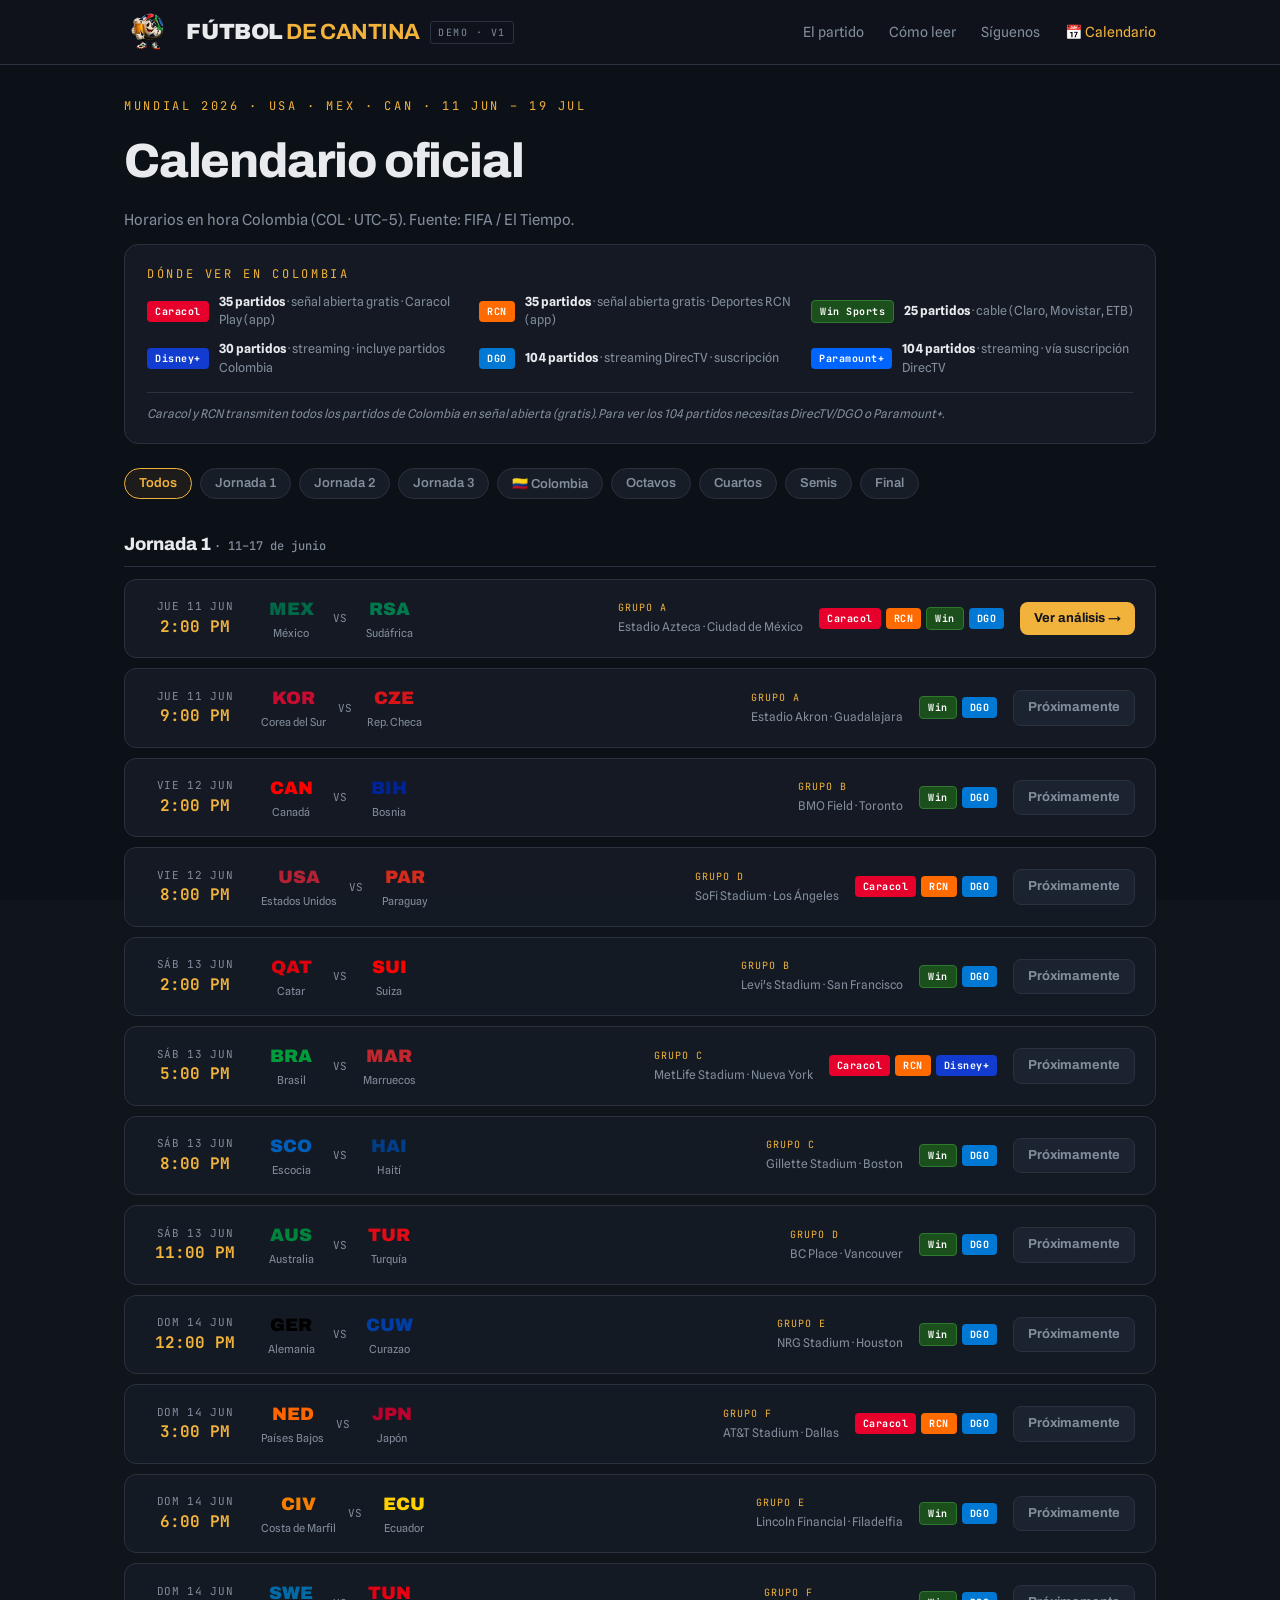
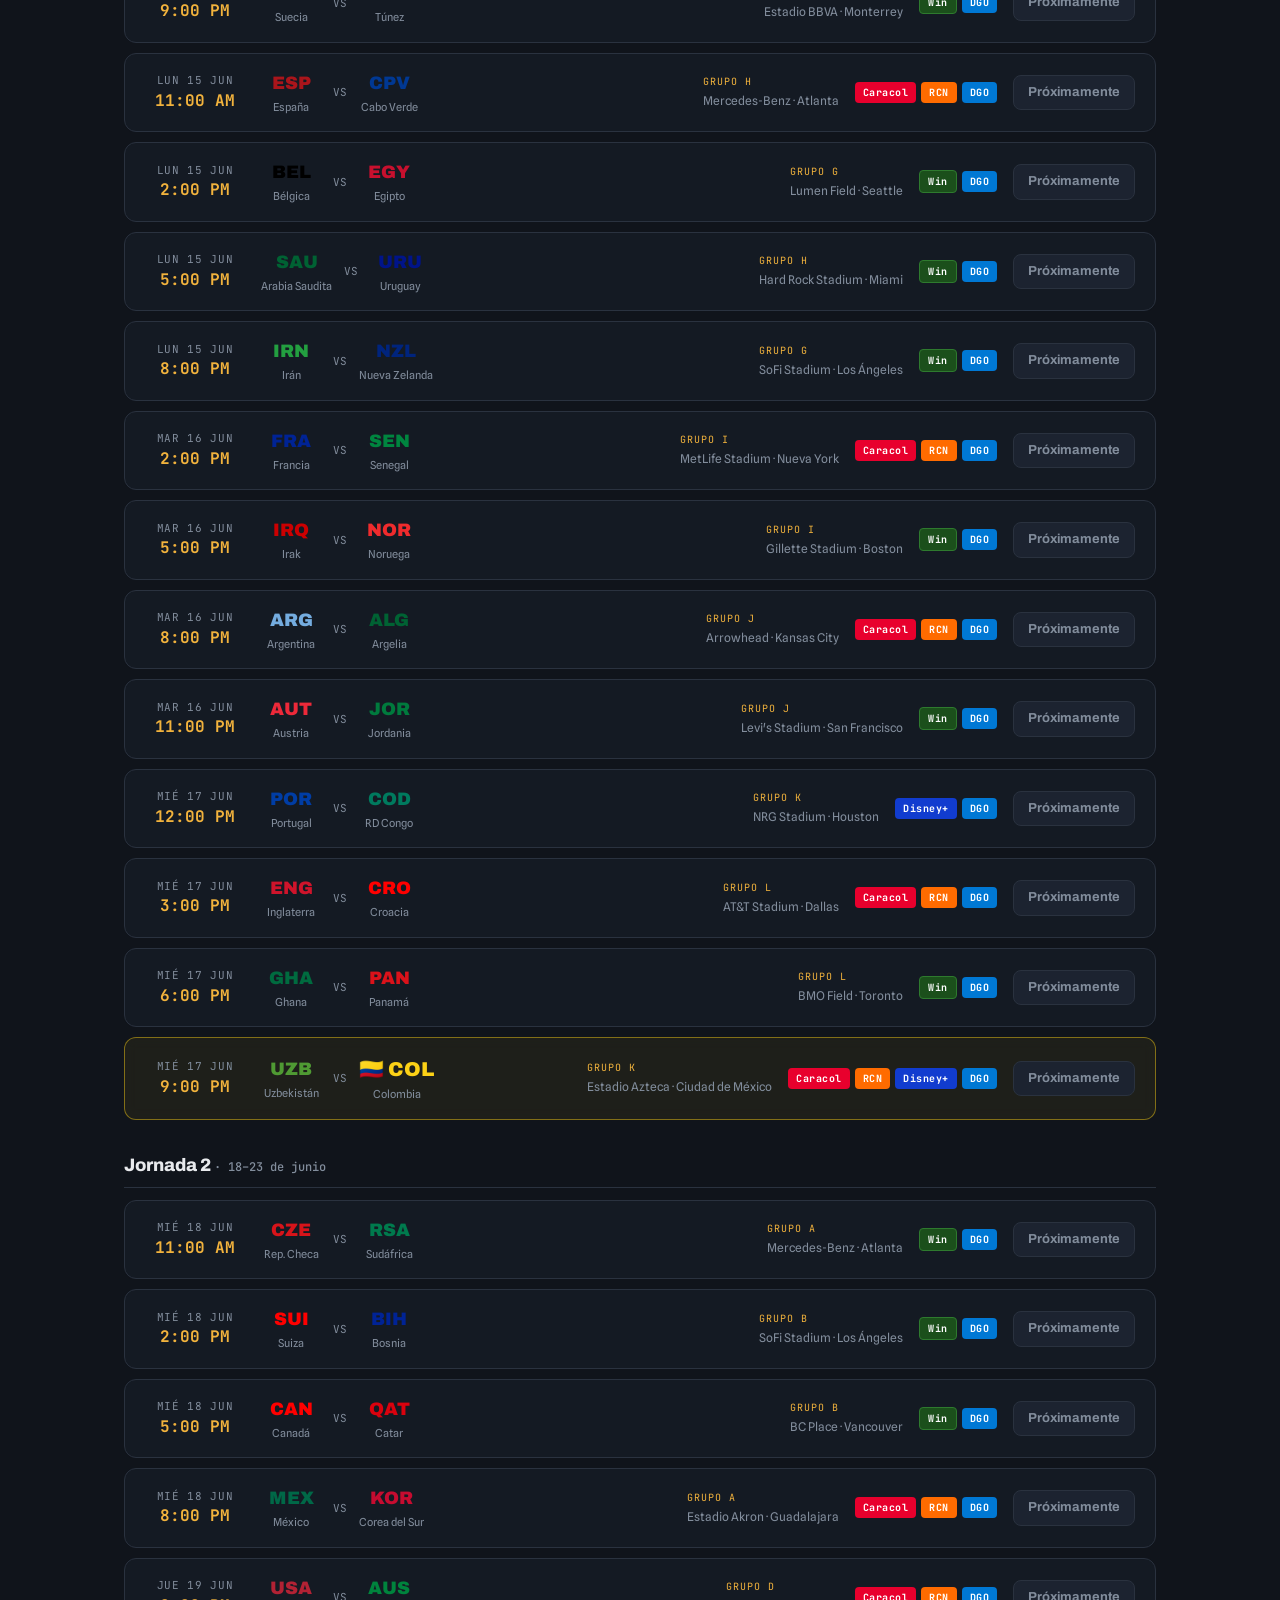
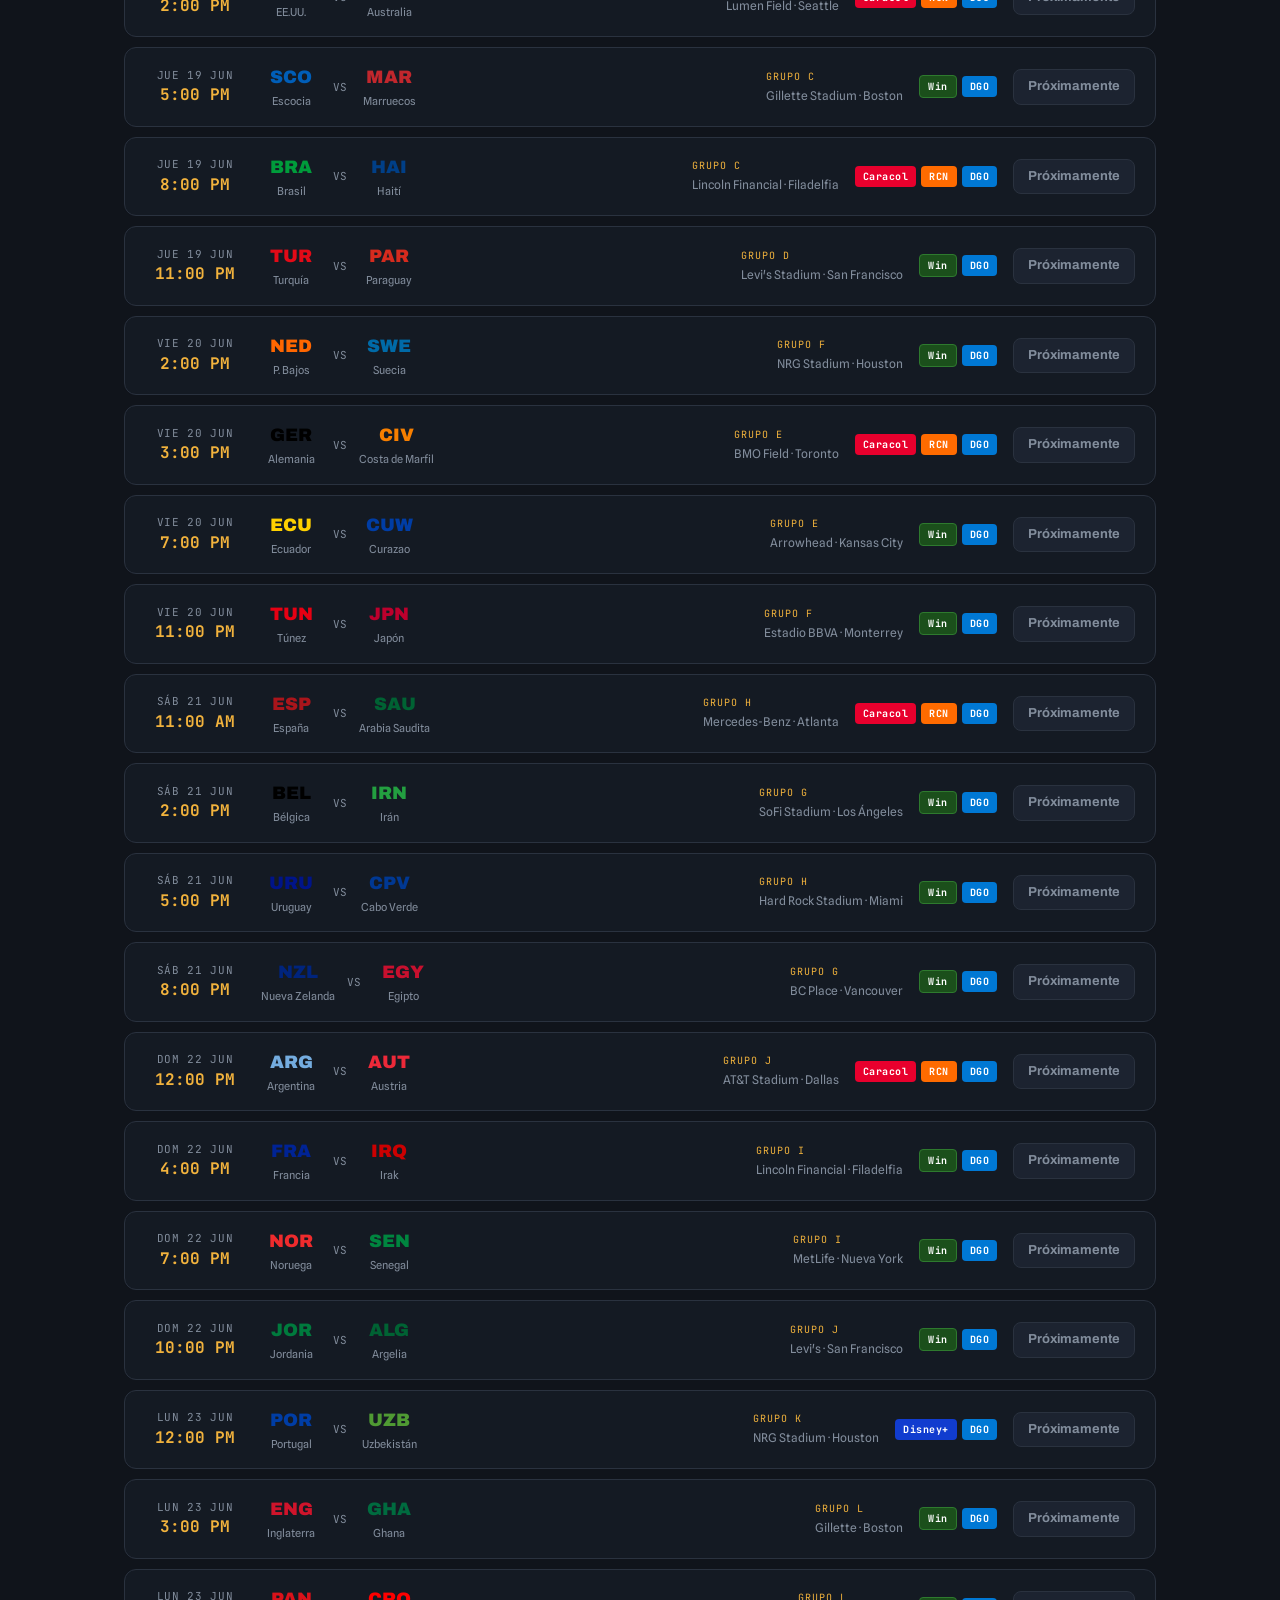
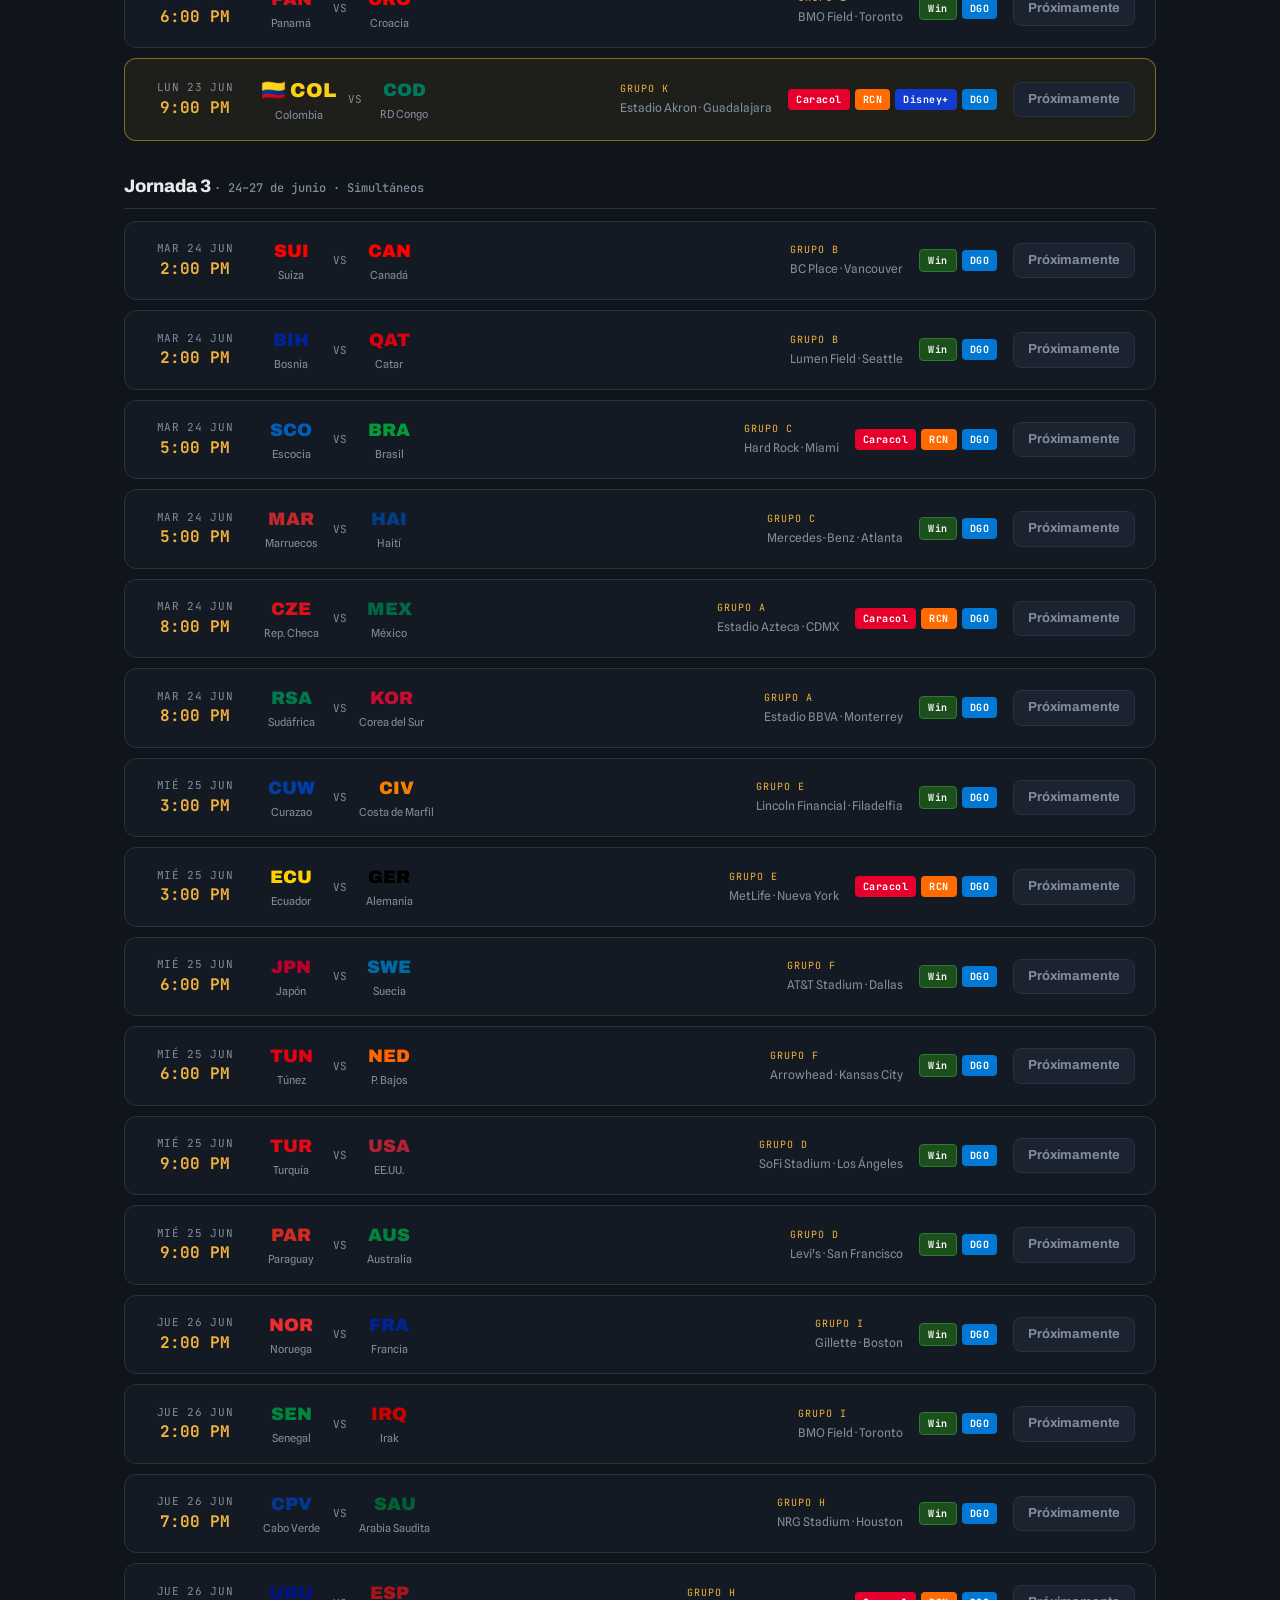
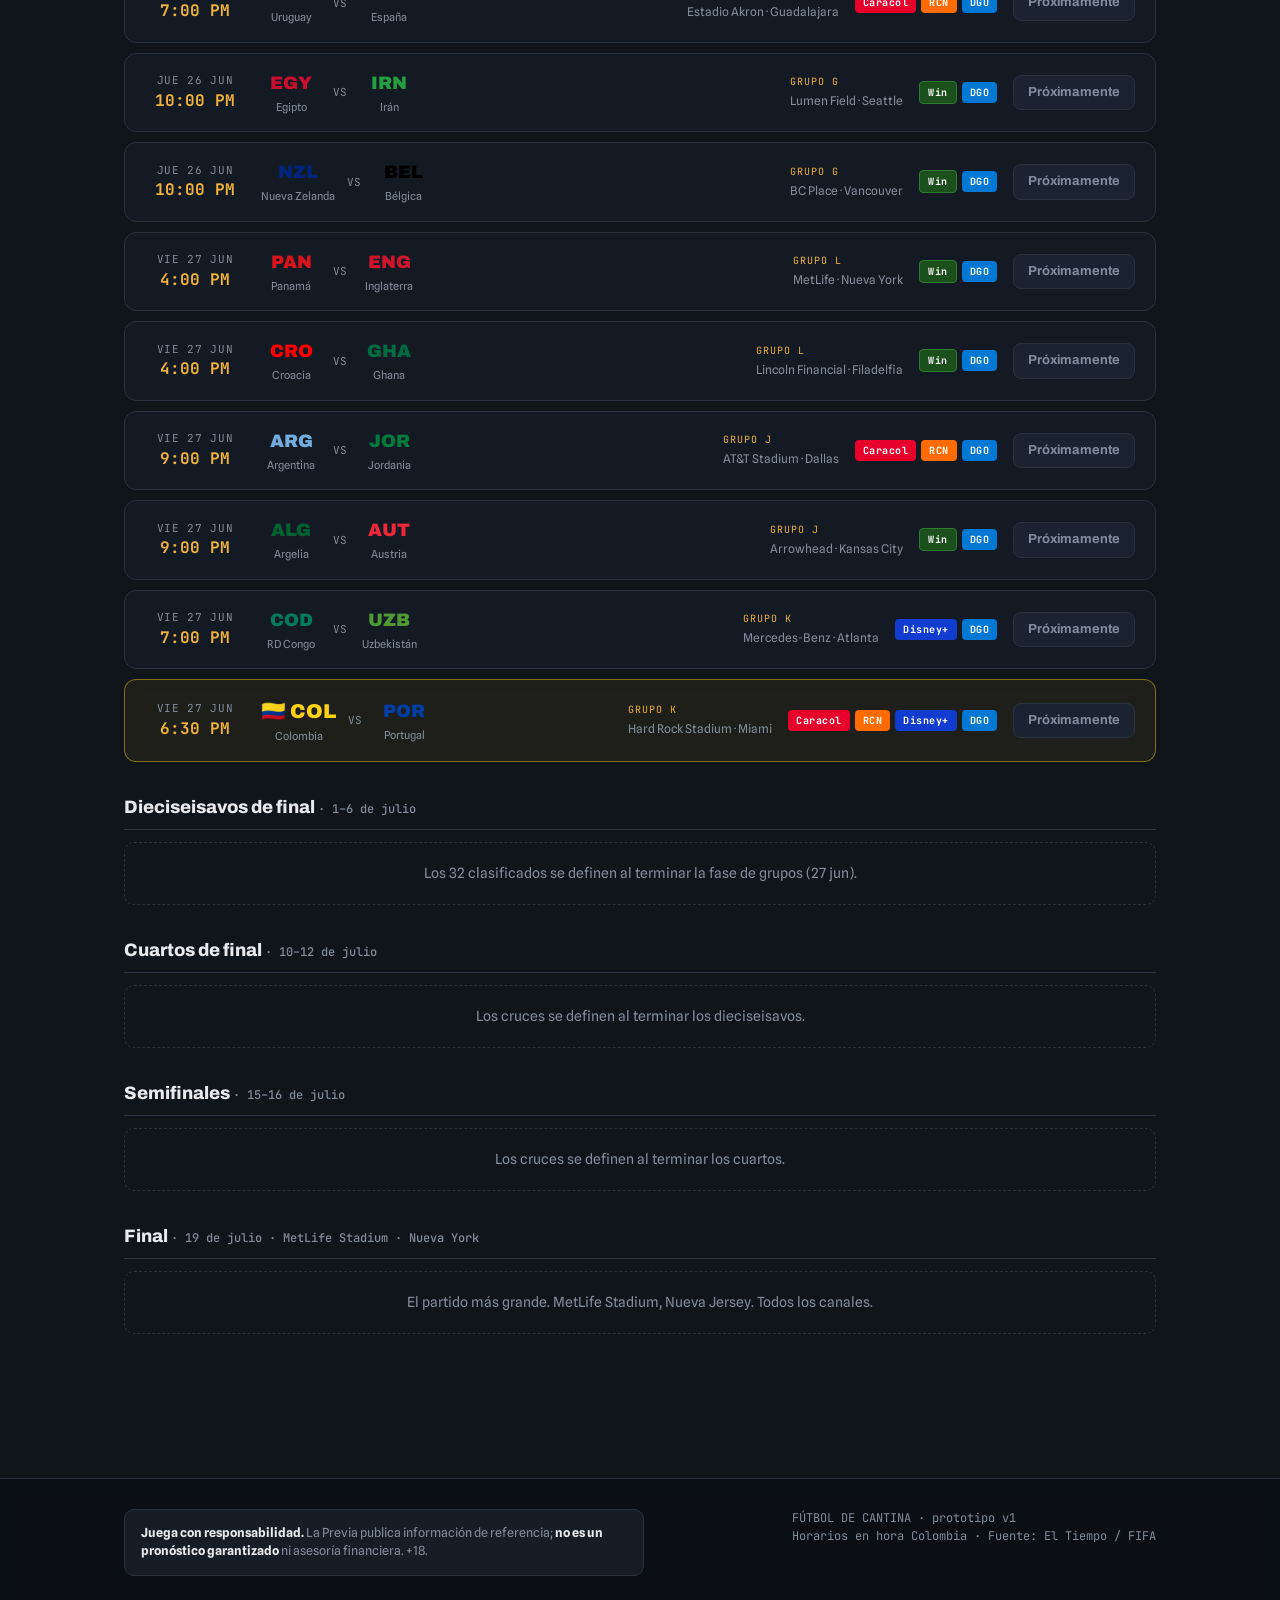
==== partidos.html @ 50e42efe "Calendario 72 partidos reales + canales TV + estadísticas nuevas" ====
<!doctype html>
<html lang="es">
<head>
  <meta charset="utf-8">
  <meta name="viewport" content="width=device-width, initial-scale=1">
  <title>Calendario — Fútbol de Cantina · Mundial 2026</title>
  <link rel="preconnect" href="https://fonts.googleapis.com">
  <link rel="preconnect" href="https://fonts.gstatic.com" crossorigin>
  <link href="https://fonts.googleapis.com/css2?family=Archivo:ital,wght@0,400;0,600;0,800;0,900&family=Spline+Sans:wght@400;500;600&family=JetBrains+Mono:wght@500;700&display=swap" rel="stylesheet">
  <link rel="stylesheet" href="style.css">
</head>
<body>

<div class="video-bg">
  <video autoplay muted loop playsinline>
    <source src="15552725_3840_2160_30fps.mp4" type="video/mp4">
  </video>
</div>

<header>
  <div class="wrap bar">
    <div class="brand">
      <img src="Logo.png" alt="Logo Fútbol de Cantina" class="logo-img">
      <span class="logo">FÚTBOL <b>DE CANTINA</b></span>
      <span class="tag-demo">demo · v1</span>
    </div>
    <nav>
      <a href="index.html#partido">El partido</a>
      <a href="index.html#leer">Cómo leer</a>
      <a href="index.html#lista">Síguenos</a>
      <a href="partidos.html" style="color:var(--amber)">📅 Calendario</a>
    </nav>
  </div>
</header>

<main class="wrap">
  <section style="padding: 32px 0 80px">
    <div class="eyebrow">Mundial 2026 · USA · MEX · CAN · 11 Jun – 19 Jul</div>
    <h1 class="cal-title">Calendario oficial</h1>
    <p class="lede" style="margin-bottom:12px">Horarios en hora Colombia (COL · UTC−5). Fuente: FIFA / El Tiempo.</p>

    <!-- Canales de transmisión en Colombia -->
    <div class="canales-resumen">
      <div class="eyebrow" style="margin-bottom:10px">Dónde ver en Colombia</div>
      <div class="canales-grid">
        <div class="canal-info">
          <span class="canal caracol">Caracol</span>
          <span class="canal-info-txt"><b>35 partidos</b> · señal abierta gratis · Caracol Play (app)</span>
        </div>
        <div class="canal-info">
          <span class="canal rcn">RCN</span>
          <span class="canal-info-txt"><b>35 partidos</b> · señal abierta gratis · Deportes RCN (app)</span>
        </div>
        <div class="canal-info">
          <span class="canal win">Win Sports</span>
          <span class="canal-info-txt"><b>25 partidos</b> · cable (Claro, Movistar, ETB)</span>
        </div>
        <div class="canal-info">
          <span class="canal disney">Disney+</span>
          <span class="canal-info-txt"><b>30 partidos</b> · streaming · incluye partidos Colombia</span>
        </div>
        <div class="canal-info">
          <span class="canal dtgo">DGO</span>
          <span class="canal-info-txt"><b>104 partidos</b> · streaming DirecTV · suscripción</span>
        </div>
        <div class="canal-info">
          <span class="canal paramount">Paramount+</span>
          <span class="canal-info-txt"><b>104 partidos</b> · streaming · vía suscripción DirecTV</span>
        </div>
      </div>
      <p class="canales-nota">Caracol y RCN transmiten todos los partidos de Colombia en señal abierta (gratis). Para ver los 104 partidos necesitas DirecTV/DGO o Paramount+.</p>
    </div>

    <!-- Filtros -->
    <div class="cal-filtros" role="group" aria-label="Filtrar por jornada">
      <button class="filtro activo" data-fase="todos">Todos</button>
      <button class="filtro" data-fase="j1">Jornada 1</button>
      <button class="filtro" data-fase="j2">Jornada 2</button>
      <button class="filtro" data-fase="j3">Jornada 3</button>
      <button class="filtro" data-fase="colombia">🇨🇴 Colombia</button>
      <button class="filtro" data-fase="octavos">Octavos</button>
      <button class="filtro" data-fase="cuartos">Cuartos</button>
      <button class="filtro" data-fase="semis">Semis</button>
      <button class="filtro" data-fase="final">Final</button>
    </div>

    <!-- ══════════════════════════════
         JORNADA 1 · 11–17 JUN
    ══════════════════════════════ -->
    <div class="fase-titulo">Jornada 1 <span class="fase-fecha">· 11–17 de junio</span></div>
    <div class="partidos-lista">

      <div class="partido-card" data-fase="j1">
        <div class="p-fecha"><div class="p-dia">JUE 11 JUN</div><div class="p-hora">2:00 PM</div></div>
        <div class="p-match">
          <div class="p-equipo"><span class="p-sigla" style="color:#006847">MEX</span><span class="p-nombre">México</span></div>
          <div class="p-vs">VS</div>
          <div class="p-equipo"><span class="p-sigla" style="color:#007A4D">RSA</span><span class="p-nombre">Sudáfrica</span></div>
        </div>
        <div class="p-info"><div class="p-grupo">Grupo A</div><div class="p-estadio">Estadio Azteca · Ciudad de México</div></div>
        <div class="p-canales"><span class="canal caracol">Caracol</span><span class="canal rcn">RCN</span><span class="canal win">Win</span><span class="canal dtgo">DGO</span></div>
        <a class="p-analisis" href="index.html">Ver análisis →</a>
      </div>

      <div class="partido-card" data-fase="j1">
        <div class="p-fecha"><div class="p-dia">JUE 11 JUN</div><div class="p-hora">9:00 PM</div></div>
        <div class="p-match">
          <div class="p-equipo"><span class="p-sigla" style="color:#C60C30">KOR</span><span class="p-nombre">Corea del Sur</span></div>
          <div class="p-vs">VS</div>
          <div class="p-equipo"><span class="p-sigla" style="color:#D7141A">CZE</span><span class="p-nombre">Rep. Checa</span></div>
        </div>
        <div class="p-info"><div class="p-grupo">Grupo A</div><div class="p-estadio">Estadio Akron · Guadalajara</div></div>
        <div class="p-canales"><span class="canal win">Win</span><span class="canal dtgo">DGO</span></div>
        <a class="p-analisis proximamente" href="#">Próximamente</a>
      </div>

      <div class="partido-card" data-fase="j1">
        <div class="p-fecha"><div class="p-dia">VIE 12 JUN</div><div class="p-hora">2:00 PM</div></div>
        <div class="p-match">
          <div class="p-equipo"><span class="p-sigla" style="color:#FF0000">CAN</span><span class="p-nombre">Canadá</span></div>
          <div class="p-vs">VS</div>
          <div class="p-equipo"><span class="p-sigla" style="color:#002395">BIH</span><span class="p-nombre">Bosnia</span></div>
        </div>
        <div class="p-info"><div class="p-grupo">Grupo B</div><div class="p-estadio">BMO Field · Toronto</div></div>
        <div class="p-canales"><span class="canal win">Win</span><span class="canal dtgo">DGO</span></div>
        <a class="p-analisis proximamente" href="#">Próximamente</a>
      </div>

      <div class="partido-card" data-fase="j1">
        <div class="p-fecha"><div class="p-dia">VIE 12 JUN</div><div class="p-hora">8:00 PM</div></div>
        <div class="p-match">
          <div class="p-equipo"><span class="p-sigla" style="color:#B22234">USA</span><span class="p-nombre">Estados Unidos</span></div>
          <div class="p-vs">VS</div>
          <div class="p-equipo"><span class="p-sigla" style="color:#D52B1E">PAR</span><span class="p-nombre">Paraguay</span></div>
        </div>
        <div class="p-info"><div class="p-grupo">Grupo D</div><div class="p-estadio">SoFi Stadium · Los Ángeles</div></div>
        <div class="p-canales"><span class="canal caracol">Caracol</span><span class="canal rcn">RCN</span><span class="canal dtgo">DGO</span></div>
        <a class="p-analisis proximamente" href="#">Próximamente</a>
      </div>

      <div class="partido-card" data-fase="j1">
        <div class="p-fecha"><div class="p-dia">SÁB 13 JUN</div><div class="p-hora">2:00 PM</div></div>
        <div class="p-match">
          <div class="p-equipo"><span class="p-sigla" style="color:#DA020E">QAT</span><span class="p-nombre">Catar</span></div>
          <div class="p-vs">VS</div>
          <div class="p-equipo"><span class="p-sigla" style="color:#FF0000">SUI</span><span class="p-nombre">Suiza</span></div>
        </div>
        <div class="p-info"><div class="p-grupo">Grupo B</div><div class="p-estadio">Levi's Stadium · San Francisco</div></div>
        <div class="p-canales"><span class="canal win">Win</span><span class="canal dtgo">DGO</span></div>
        <a class="p-analisis proximamente" href="#">Próximamente</a>
      </div>

      <div class="partido-card" data-fase="j1">
        <div class="p-fecha"><div class="p-dia">SÁB 13 JUN</div><div class="p-hora">5:00 PM</div></div>
        <div class="p-match">
          <div class="p-equipo"><span class="p-sigla" style="color:#009C3B">BRA</span><span class="p-nombre">Brasil</span></div>
          <div class="p-vs">VS</div>
          <div class="p-equipo"><span class="p-sigla" style="color:#C1272D">MAR</span><span class="p-nombre">Marruecos</span></div>
        </div>
        <div class="p-info"><div class="p-grupo">Grupo C</div><div class="p-estadio">MetLife Stadium · Nueva York</div></div>
        <div class="p-canales"><span class="canal caracol">Caracol</span><span class="canal rcn">RCN</span><span class="canal disney">Disney+</span></div>
        <a class="p-analisis proximamente" href="#">Próximamente</a>
      </div>

      <div class="partido-card" data-fase="j1">
        <div class="p-fecha"><div class="p-dia">SÁB 13 JUN</div><div class="p-hora">8:00 PM</div></div>
        <div class="p-match">
          <div class="p-equipo"><span class="p-sigla" style="color:#005EB8">SCO</span><span class="p-nombre">Escocia</span></div>
          <div class="p-vs">VS</div>
          <div class="p-equipo"><span class="p-sigla" style="color:#003F87">HAI</span><span class="p-nombre">Haití</span></div>
        </div>
        <div class="p-info"><div class="p-grupo">Grupo C</div><div class="p-estadio">Gillette Stadium · Boston</div></div>
        <div class="p-canales"><span class="canal win">Win</span><span class="canal dtgo">DGO</span></div>
        <a class="p-analisis proximamente" href="#">Próximamente</a>
      </div>

      <div class="partido-card" data-fase="j1">
        <div class="p-fecha"><div class="p-dia">SÁB 13 JUN</div><div class="p-hora">11:00 PM</div></div>
        <div class="p-match">
          <div class="p-equipo"><span class="p-sigla" style="color:#00843D">AUS</span><span class="p-nombre">Australia</span></div>
          <div class="p-vs">VS</div>
          <div class="p-equipo"><span class="p-sigla" style="color:#E30A17">TUR</span><span class="p-nombre">Turquía</span></div>
        </div>
        <div class="p-info"><div class="p-grupo">Grupo D</div><div class="p-estadio">BC Place · Vancouver</div></div>
        <div class="p-canales"><span class="canal win">Win</span><span class="canal dtgo">DGO</span></div>
        <a class="p-analisis proximamente" href="#">Próximamente</a>
      </div>

      <div class="partido-card" data-fase="j1">
        <div class="p-fecha"><div class="p-dia">DOM 14 JUN</div><div class="p-hora">12:00 PM</div></div>
        <div class="p-match">
          <div class="p-equipo"><span class="p-sigla" style="color:#000000">GER</span><span class="p-nombre">Alemania</span></div>
          <div class="p-vs">VS</div>
          <div class="p-equipo"><span class="p-sigla" style="color:#003DA5">CUW</span><span class="p-nombre">Curazao</span></div>
        </div>
        <div class="p-info"><div class="p-grupo">Grupo E</div><div class="p-estadio">NRG Stadium · Houston</div></div>
        <div class="p-canales"><span class="canal win">Win</span><span class="canal dtgo">DGO</span></div>
        <a class="p-analisis proximamente" href="#">Próximamente</a>
      </div>

      <div class="partido-card" data-fase="j1">
        <div class="p-fecha"><div class="p-dia">DOM 14 JUN</div><div class="p-hora">3:00 PM</div></div>
        <div class="p-match">
          <div class="p-equipo"><span class="p-sigla" style="color:#FF6600">NED</span><span class="p-nombre">Países Bajos</span></div>
          <div class="p-vs">VS</div>
          <div class="p-equipo"><span class="p-sigla" style="color:#BC002D">JPN</span><span class="p-nombre">Japón</span></div>
        </div>
        <div class="p-info"><div class="p-grupo">Grupo F</div><div class="p-estadio">AT&T Stadium · Dallas</div></div>
        <div class="p-canales"><span class="canal caracol">Caracol</span><span class="canal rcn">RCN</span><span class="canal dtgo">DGO</span></div>
        <a class="p-analisis proximamente" href="#">Próximamente</a>
      </div>

      <div class="partido-card" data-fase="j1">
        <div class="p-fecha"><div class="p-dia">DOM 14 JUN</div><div class="p-hora">6:00 PM</div></div>
        <div class="p-match">
          <div class="p-equipo"><span class="p-sigla" style="color:#F77F00">CIV</span><span class="p-nombre">Costa de Marfil</span></div>
          <div class="p-vs">VS</div>
          <div class="p-equipo"><span class="p-sigla" style="color:#FFD100">ECU</span><span class="p-nombre">Ecuador</span></div>
        </div>
        <div class="p-info"><div class="p-grupo">Grupo E</div><div class="p-estadio">Lincoln Financial · Filadelfia</div></div>
        <div class="p-canales"><span class="canal win">Win</span><span class="canal dtgo">DGO</span></div>
        <a class="p-analisis proximamente" href="#">Próximamente</a>
      </div>

      <div class="partido-card" data-fase="j1">
        <div class="p-fecha"><div class="p-dia">DOM 14 JUN</div><div class="p-hora">9:00 PM</div></div>
        <div class="p-match">
          <div class="p-equipo"><span class="p-sigla" style="color:#006AA7">SWE</span><span class="p-nombre">Suecia</span></div>
          <div class="p-vs">VS</div>
          <div class="p-equipo"><span class="p-sigla" style="color:#E70013">TUN</span><span class="p-nombre">Túnez</span></div>
        </div>
        <div class="p-info"><div class="p-grupo">Grupo F</div><div class="p-estadio">Estadio BBVA · Monterrey</div></div>
        <div class="p-canales"><span class="canal win">Win</span><span class="canal dtgo">DGO</span></div>
        <a class="p-analisis proximamente" href="#">Próximamente</a>
      </div>

      <div class="partido-card" data-fase="j1">
        <div class="p-fecha"><div class="p-dia">LUN 15 JUN</div><div class="p-hora">11:00 AM</div></div>
        <div class="p-match">
          <div class="p-equipo"><span class="p-sigla" style="color:#AA151B">ESP</span><span class="p-nombre">España</span></div>
          <div class="p-vs">VS</div>
          <div class="p-equipo"><span class="p-sigla" style="color:#003893">CPV</span><span class="p-nombre">Cabo Verde</span></div>
        </div>
        <div class="p-info"><div class="p-grupo">Grupo H</div><div class="p-estadio">Mercedes-Benz · Atlanta</div></div>
        <div class="p-canales"><span class="canal caracol">Caracol</span><span class="canal rcn">RCN</span><span class="canal dtgo">DGO</span></div>
        <a class="p-analisis proximamente" href="#">Próximamente</a>
      </div>

      <div class="partido-card" data-fase="j1">
        <div class="p-fecha"><div class="p-dia">LUN 15 JUN</div><div class="p-hora">2:00 PM</div></div>
        <div class="p-match">
          <div class="p-equipo"><span class="p-sigla" style="color:#000000">BEL</span><span class="p-nombre">Bélgica</span></div>
          <div class="p-vs">VS</div>
          <div class="p-equipo"><span class="p-sigla" style="color:#C8102E">EGY</span><span class="p-nombre">Egipto</span></div>
        </div>
        <div class="p-info"><div class="p-grupo">Grupo G</div><div class="p-estadio">Lumen Field · Seattle</div></div>
        <div class="p-canales"><span class="canal win">Win</span><span class="canal dtgo">DGO</span></div>
        <a class="p-analisis proximamente" href="#">Próximamente</a>
      </div>

      <div class="partido-card" data-fase="j1">
        <div class="p-fecha"><div class="p-dia">LUN 15 JUN</div><div class="p-hora">5:00 PM</div></div>
        <div class="p-match">
          <div class="p-equipo"><span class="p-sigla" style="color:#006233">SAU</span><span class="p-nombre">Arabia Saudita</span></div>
          <div class="p-vs">VS</div>
          <div class="p-equipo"><span class="p-sigla" style="color:#001489">URU</span><span class="p-nombre">Uruguay</span></div>
        </div>
        <div class="p-info"><div class="p-grupo">Grupo H</div><div class="p-estadio">Hard Rock Stadium · Miami</div></div>
        <div class="p-canales"><span class="canal win">Win</span><span class="canal dtgo">DGO</span></div>
        <a class="p-analisis proximamente" href="#">Próximamente</a>
      </div>

      <div class="partido-card" data-fase="j1">
        <div class="p-fecha"><div class="p-dia">LUN 15 JUN</div><div class="p-hora">8:00 PM</div></div>
        <div class="p-match">
          <div class="p-equipo"><span class="p-sigla" style="color:#239F40">IRN</span><span class="p-nombre">Irán</span></div>
          <div class="p-vs">VS</div>
          <div class="p-equipo"><span class="p-sigla" style="color:#00247D">NZL</span><span class="p-nombre">Nueva Zelanda</span></div>
        </div>
        <div class="p-info"><div class="p-grupo">Grupo G</div><div class="p-estadio">SoFi Stadium · Los Ángeles</div></div>
        <div class="p-canales"><span class="canal win">Win</span><span class="canal dtgo">DGO</span></div>
        <a class="p-analisis proximamente" href="#">Próximamente</a>
      </div>

      <div class="partido-card" data-fase="j1">
        <div class="p-fecha"><div class="p-dia">MAR 16 JUN</div><div class="p-hora">2:00 PM</div></div>
        <div class="p-match">
          <div class="p-equipo"><span class="p-sigla" style="color:#002395">FRA</span><span class="p-nombre">Francia</span></div>
          <div class="p-vs">VS</div>
          <div class="p-equipo"><span class="p-sigla" style="color:#00853F">SEN</span><span class="p-nombre">Senegal</span></div>
        </div>
        <div class="p-info"><div class="p-grupo">Grupo I</div><div class="p-estadio">MetLife Stadium · Nueva York</div></div>
        <div class="p-canales"><span class="canal caracol">Caracol</span><span class="canal rcn">RCN</span><span class="canal dtgo">DGO</span></div>
        <a class="p-analisis proximamente" href="#">Próximamente</a>
      </div>

      <div class="partido-card" data-fase="j1">
        <div class="p-fecha"><div class="p-dia">MAR 16 JUN</div><div class="p-hora">5:00 PM</div></div>
        <div class="p-match">
          <div class="p-equipo"><span class="p-sigla" style="color:#CC0001">IRQ</span><span class="p-nombre">Irak</span></div>
          <div class="p-vs">VS</div>
          <div class="p-equipo"><span class="p-sigla" style="color:#EF2B2D">NOR</span><span class="p-nombre">Noruega</span></div>
        </div>
        <div class="p-info"><div class="p-grupo">Grupo I</div><div class="p-estadio">Gillette Stadium · Boston</div></div>
        <div class="p-canales"><span class="canal win">Win</span><span class="canal dtgo">DGO</span></div>
        <a class="p-analisis proximamente" href="#">Próximamente</a>
      </div>

      <div class="partido-card" data-fase="j1">
        <div class="p-fecha"><div class="p-dia">MAR 16 JUN</div><div class="p-hora">8:00 PM</div></div>
        <div class="p-match">
          <div class="p-equipo"><span class="p-sigla" style="color:#74ACDF">ARG</span><span class="p-nombre">Argentina</span></div>
          <div class="p-vs">VS</div>
          <div class="p-equipo"><span class="p-sigla" style="color:#006233">ALG</span><span class="p-nombre">Argelia</span></div>
        </div>
        <div class="p-info"><div class="p-grupo">Grupo J</div><div class="p-estadio">Arrowhead · Kansas City</div></div>
        <div class="p-canales"><span class="canal caracol">Caracol</span><span class="canal rcn">RCN</span><span class="canal dtgo">DGO</span></div>
        <a class="p-analisis proximamente" href="#">Próximamente</a>
      </div>

      <div class="partido-card" data-fase="j1">
        <div class="p-fecha"><div class="p-dia">MAR 16 JUN</div><div class="p-hora">11:00 PM</div></div>
        <div class="p-match">
          <div class="p-equipo"><span class="p-sigla" style="color:#ED2939">AUT</span><span class="p-nombre">Austria</span></div>
          <div class="p-vs">VS</div>
          <div class="p-equipo"><span class="p-sigla" style="color:#007A3D">JOR</span><span class="p-nombre">Jordania</span></div>
        </div>
        <div class="p-info"><div class="p-grupo">Grupo J</div><div class="p-estadio">Levi's Stadium · San Francisco</div></div>
        <div class="p-canales"><span class="canal win">Win</span><span class="canal dtgo">DGO</span></div>
        <a class="p-analisis proximamente" href="#">Próximamente</a>
      </div>

      <div class="partido-card" data-fase="j1">
        <div class="p-fecha"><div class="p-dia">MIÉ 17 JUN</div><div class="p-hora">12:00 PM</div></div>
        <div class="p-match">
          <div class="p-equipo"><span class="p-sigla" style="color:#003DA5">POR</span><span class="p-nombre">Portugal</span></div>
          <div class="p-vs">VS</div>
          <div class="p-equipo"><span class="p-sigla" style="color:#007A5E">COD</span><span class="p-nombre">RD Congo</span></div>
        </div>
        <div class="p-info"><div class="p-grupo">Grupo K</div><div class="p-estadio">NRG Stadium · Houston</div></div>
        <div class="p-canales"><span class="canal disney">Disney+</span><span class="canal dtgo">DGO</span></div>
        <a class="p-analisis proximamente" href="#">Próximamente</a>
      </div>

      <div class="partido-card" data-fase="j1">
        <div class="p-fecha"><div class="p-dia">MIÉ 17 JUN</div><div class="p-hora">3:00 PM</div></div>
        <div class="p-match">
          <div class="p-equipo"><span class="p-sigla" style="color:#CF142B">ENG</span><span class="p-nombre">Inglaterra</span></div>
          <div class="p-vs">VS</div>
          <div class="p-equipo"><span class="p-sigla" style="color:#FF0000">CRO</span><span class="p-nombre">Croacia</span></div>
        </div>
        <div class="p-info"><div class="p-grupo">Grupo L</div><div class="p-estadio">AT&T Stadium · Dallas</div></div>
        <div class="p-canales"><span class="canal caracol">Caracol</span><span class="canal rcn">RCN</span><span class="canal dtgo">DGO</span></div>
        <a class="p-analisis proximamente" href="#">Próximamente</a>
      </div>

      <div class="partido-card" data-fase="j1">
        <div class="p-fecha"><div class="p-dia">MIÉ 17 JUN</div><div class="p-hora">6:00 PM</div></div>
        <div class="p-match">
          <div class="p-equipo"><span class="p-sigla" style="color:#006B3F">GHA</span><span class="p-nombre">Ghana</span></div>
          <div class="p-vs">VS</div>
          <div class="p-equipo"><span class="p-sigla" style="color:#DA121A">PAN</span><span class="p-nombre">Panamá</span></div>
        </div>
        <div class="p-info"><div class="p-grupo">Grupo L</div><div class="p-estadio">BMO Field · Toronto</div></div>
        <div class="p-canales"><span class="canal win">Win</span><span class="canal dtgo">DGO</span></div>
        <a class="p-analisis proximamente" href="#">Próximamente</a>
      </div>

      <!-- COLOMBIA J1 -->
      <div class="partido-card partido-colombia" data-fase="j1 colombia">
        <div class="p-fecha"><div class="p-dia">MIÉ 17 JUN</div><div class="p-hora">9:00 PM</div></div>
        <div class="p-match">
          <div class="p-equipo"><span class="p-sigla" style="color:#4F9A33">UZB</span><span class="p-nombre">Uzbekistán</span></div>
          <div class="p-vs">VS</div>
          <div class="p-equipo col-equipo"><span class="p-sigla" style="color:#FCD116">🇨🇴 COL</span><span class="p-nombre">Colombia</span></div>
        </div>
        <div class="p-info"><div class="p-grupo">Grupo K</div><div class="p-estadio">Estadio Azteca · Ciudad de México</div></div>
        <div class="p-canales"><span class="canal caracol">Caracol</span><span class="canal rcn">RCN</span><span class="canal disney">Disney+</span><span class="canal dtgo">DGO</span></div>
        <a class="p-analisis proximamente" href="#">Próximamente</a>
      </div>

    </div><!-- /jornada 1 -->

    <!-- ══════════════════════════════
         JORNADA 2 · 18–23 JUN
    ══════════════════════════════ -->
    <div class="fase-titulo">Jornada 2 <span class="fase-fecha">· 18–23 de junio</span></div>
    <div class="partidos-lista">

      <div class="partido-card" data-fase="j2"><div class="p-fecha"><div class="p-dia">MIÉ 18 JUN</div><div class="p-hora">11:00 AM</div></div><div class="p-match"><div class="p-equipo"><span class="p-sigla" style="color:#D7141A">CZE</span><span class="p-nombre">Rep. Checa</span></div><div class="p-vs">VS</div><div class="p-equipo"><span class="p-sigla" style="color:#007A4D">RSA</span><span class="p-nombre">Sudáfrica</span></div></div><div class="p-info"><div class="p-grupo">Grupo A</div><div class="p-estadio">Mercedes-Benz · Atlanta</div></div><div class="p-canales"><span class="canal win">Win</span><span class="canal dtgo">DGO</span></div><a class="p-analisis proximamente" href="#">Próximamente</a></div>

      <div class="partido-card" data-fase="j2"><div class="p-fecha"><div class="p-dia">MIÉ 18 JUN</div><div class="p-hora">2:00 PM</div></div><div class="p-match"><div class="p-equipo"><span class="p-sigla" style="color:#FF0000">SUI</span><span class="p-nombre">Suiza</span></div><div class="p-vs">VS</div><div class="p-equipo"><span class="p-sigla" style="color:#002395">BIH</span><span class="p-nombre">Bosnia</span></div></div><div class="p-info"><div class="p-grupo">Grupo B</div><div class="p-estadio">SoFi Stadium · Los Ángeles</div></div><div class="p-canales"><span class="canal win">Win</span><span class="canal dtgo">DGO</span></div><a class="p-analisis proximamente" href="#">Próximamente</a></div>

      <div class="partido-card" data-fase="j2"><div class="p-fecha"><div class="p-dia">MIÉ 18 JUN</div><div class="p-hora">5:00 PM</div></div><div class="p-match"><div class="p-equipo"><span class="p-sigla" style="color:#FF0000">CAN</span><span class="p-nombre">Canadá</span></div><div class="p-vs">VS</div><div class="p-equipo"><span class="p-sigla" style="color:#DA020E">QAT</span><span class="p-nombre">Catar</span></div></div><div class="p-info"><div class="p-grupo">Grupo B</div><div class="p-estadio">BC Place · Vancouver</div></div><div class="p-canales"><span class="canal win">Win</span><span class="canal dtgo">DGO</span></div><a class="p-analisis proximamente" href="#">Próximamente</a></div>

      <div class="partido-card" data-fase="j2"><div class="p-fecha"><div class="p-dia">MIÉ 18 JUN</div><div class="p-hora">8:00 PM</div></div><div class="p-match"><div class="p-equipo"><span class="p-sigla" style="color:#006847">MEX</span><span class="p-nombre">México</span></div><div class="p-vs">VS</div><div class="p-equipo"><span class="p-sigla" style="color:#C60C30">KOR</span><span class="p-nombre">Corea del Sur</span></div></div><div class="p-info"><div class="p-grupo">Grupo A</div><div class="p-estadio">Estadio Akron · Guadalajara</div></div><div class="p-canales"><span class="canal caracol">Caracol</span><span class="canal rcn">RCN</span><span class="canal dtgo">DGO</span></div><a class="p-analisis proximamente" href="#">Próximamente</a></div>

      <div class="partido-card" data-fase="j2"><div class="p-fecha"><div class="p-dia">JUE 19 JUN</div><div class="p-hora">2:00 PM</div></div><div class="p-match"><div class="p-equipo"><span class="p-sigla" style="color:#B22234">USA</span><span class="p-nombre">EE.UU.</span></div><div class="p-vs">VS</div><div class="p-equipo"><span class="p-sigla" style="color:#00843D">AUS</span><span class="p-nombre">Australia</span></div></div><div class="p-info"><div class="p-grupo">Grupo D</div><div class="p-estadio">Lumen Field · Seattle</div></div><div class="p-canales"><span class="canal caracol">Caracol</span><span class="canal rcn">RCN</span><span class="canal dtgo">DGO</span></div><a class="p-analisis proximamente" href="#">Próximamente</a></div>

      <div class="partido-card" data-fase="j2"><div class="p-fecha"><div class="p-dia">JUE 19 JUN</div><div class="p-hora">5:00 PM</div></div><div class="p-match"><div class="p-equipo"><span class="p-sigla" style="color:#005EB8">SCO</span><span class="p-nombre">Escocia</span></div><div class="p-vs">VS</div><div class="p-equipo"><span class="p-sigla" style="color:#C1272D">MAR</span><span class="p-nombre">Marruecos</span></div></div><div class="p-info"><div class="p-grupo">Grupo C</div><div class="p-estadio">Gillette Stadium · Boston</div></div><div class="p-canales"><span class="canal win">Win</span><span class="canal dtgo">DGO</span></div><a class="p-analisis proximamente" href="#">Próximamente</a></div>

      <div class="partido-card" data-fase="j2"><div class="p-fecha"><div class="p-dia">JUE 19 JUN</div><div class="p-hora">8:00 PM</div></div><div class="p-match"><div class="p-equipo"><span class="p-sigla" style="color:#009C3B">BRA</span><span class="p-nombre">Brasil</span></div><div class="p-vs">VS</div><div class="p-equipo"><span class="p-sigla" style="color:#003F87">HAI</span><span class="p-nombre">Haití</span></div></div><div class="p-info"><div class="p-grupo">Grupo C</div><div class="p-estadio">Lincoln Financial · Filadelfia</div></div><div class="p-canales"><span class="canal caracol">Caracol</span><span class="canal rcn">RCN</span><span class="canal dtgo">DGO</span></div><a class="p-analisis proximamente" href="#">Próximamente</a></div>

      <div class="partido-card" data-fase="j2"><div class="p-fecha"><div class="p-dia">JUE 19 JUN</div><div class="p-hora">11:00 PM</div></div><div class="p-match"><div class="p-equipo"><span class="p-sigla" style="color:#E30A17">TUR</span><span class="p-nombre">Turquía</span></div><div class="p-vs">VS</div><div class="p-equipo"><span class="p-sigla" style="color:#D52B1E">PAR</span><span class="p-nombre">Paraguay</span></div></div><div class="p-info"><div class="p-grupo">Grupo D</div><div class="p-estadio">Levi's Stadium · San Francisco</div></div><div class="p-canales"><span class="canal win">Win</span><span class="canal dtgo">DGO</span></div><a class="p-analisis proximamente" href="#">Próximamente</a></div>

      <div class="partido-card" data-fase="j2"><div class="p-fecha"><div class="p-dia">VIE 20 JUN</div><div class="p-hora">2:00 PM</div></div><div class="p-match"><div class="p-equipo"><span class="p-sigla" style="color:#FF6600">NED</span><span class="p-nombre">P. Bajos</span></div><div class="p-vs">VS</div><div class="p-equipo"><span class="p-sigla" style="color:#006AA7">SWE</span><span class="p-nombre">Suecia</span></div></div><div class="p-info"><div class="p-grupo">Grupo F</div><div class="p-estadio">NRG Stadium · Houston</div></div><div class="p-canales"><span class="canal win">Win</span><span class="canal dtgo">DGO</span></div><a class="p-analisis proximamente" href="#">Próximamente</a></div>

      <div class="partido-card" data-fase="j2"><div class="p-fecha"><div class="p-dia">VIE 20 JUN</div><div class="p-hora">3:00 PM</div></div><div class="p-match"><div class="p-equipo"><span class="p-sigla" style="color:#000000">GER</span><span class="p-nombre">Alemania</span></div><div class="p-vs">VS</div><div class="p-equipo"><span class="p-sigla" style="color:#F77F00">CIV</span><span class="p-nombre">Costa de Marfil</span></div></div><div class="p-info"><div class="p-grupo">Grupo E</div><div class="p-estadio">BMO Field · Toronto</div></div><div class="p-canales"><span class="canal caracol">Caracol</span><span class="canal rcn">RCN</span><span class="canal dtgo">DGO</span></div><a class="p-analisis proximamente" href="#">Próximamente</a></div>

      <div class="partido-card" data-fase="j2"><div class="p-fecha"><div class="p-dia">VIE 20 JUN</div><div class="p-hora">7:00 PM</div></div><div class="p-match"><div class="p-equipo"><span class="p-sigla" style="color:#FFD100">ECU</span><span class="p-nombre">Ecuador</span></div><div class="p-vs">VS</div><div class="p-equipo"><span class="p-sigla" style="color:#003DA5">CUW</span><span class="p-nombre">Curazao</span></div></div><div class="p-info"><div class="p-grupo">Grupo E</div><div class="p-estadio">Arrowhead · Kansas City</div></div><div class="p-canales"><span class="canal win">Win</span><span class="canal dtgo">DGO</span></div><a class="p-analisis proximamente" href="#">Próximamente</a></div>

      <div class="partido-card" data-fase="j2"><div class="p-fecha"><div class="p-dia">VIE 20 JUN</div><div class="p-hora">11:00 PM</div></div><div class="p-match"><div class="p-equipo"><span class="p-sigla" style="color:#E70013">TUN</span><span class="p-nombre">Túnez</span></div><div class="p-vs">VS</div><div class="p-equipo"><span class="p-sigla" style="color:#BC002D">JPN</span><span class="p-nombre">Japón</span></div></div><div class="p-info"><div class="p-grupo">Grupo F</div><div class="p-estadio">Estadio BBVA · Monterrey</div></div><div class="p-canales"><span class="canal win">Win</span><span class="canal dtgo">DGO</span></div><a class="p-analisis proximamente" href="#">Próximamente</a></div>

      <div class="partido-card" data-fase="j2"><div class="p-fecha"><div class="p-dia">SÁB 21 JUN</div><div class="p-hora">11:00 AM</div></div><div class="p-match"><div class="p-equipo"><span class="p-sigla" style="color:#AA151B">ESP</span><span class="p-nombre">España</span></div><div class="p-vs">VS</div><div class="p-equipo"><span class="p-sigla" style="color:#006233">SAU</span><span class="p-nombre">Arabia Saudita</span></div></div><div class="p-info"><div class="p-grupo">Grupo H</div><div class="p-estadio">Mercedes-Benz · Atlanta</div></div><div class="p-canales"><span class="canal caracol">Caracol</span><span class="canal rcn">RCN</span><span class="canal dtgo">DGO</span></div><a class="p-analisis proximamente" href="#">Próximamente</a></div>

      <div class="partido-card" data-fase="j2"><div class="p-fecha"><div class="p-dia">SÁB 21 JUN</div><div class="p-hora">2:00 PM</div></div><div class="p-match"><div class="p-equipo"><span class="p-sigla" style="color:#000000">BEL</span><span class="p-nombre">Bélgica</span></div><div class="p-vs">VS</div><div class="p-equipo"><span class="p-sigla" style="color:#239F40">IRN</span><span class="p-nombre">Irán</span></div></div><div class="p-info"><div class="p-grupo">Grupo G</div><div class="p-estadio">SoFi Stadium · Los Ángeles</div></div><div class="p-canales"><span class="canal win">Win</span><span class="canal dtgo">DGO</span></div><a class="p-analisis proximamente" href="#">Próximamente</a></div>

      <div class="partido-card" data-fase="j2"><div class="p-fecha"><div class="p-dia">SÁB 21 JUN</div><div class="p-hora">5:00 PM</div></div><div class="p-match"><div class="p-equipo"><span class="p-sigla" style="color:#001489">URU</span><span class="p-nombre">Uruguay</span></div><div class="p-vs">VS</div><div class="p-equipo"><span class="p-sigla" style="color:#003893">CPV</span><span class="p-nombre">Cabo Verde</span></div></div><div class="p-info"><div class="p-grupo">Grupo H</div><div class="p-estadio">Hard Rock Stadium · Miami</div></div><div class="p-canales"><span class="canal win">Win</span><span class="canal dtgo">DGO</span></div><a class="p-analisis proximamente" href="#">Próximamente</a></div>

      <div class="partido-card" data-fase="j2"><div class="p-fecha"><div class="p-dia">SÁB 21 JUN</div><div class="p-hora">8:00 PM</div></div><div class="p-match"><div class="p-equipo"><span class="p-sigla" style="color:#00247D">NZL</span><span class="p-nombre">Nueva Zelanda</span></div><div class="p-vs">VS</div><div class="p-equipo"><span class="p-sigla" style="color:#C8102E">EGY</span><span class="p-nombre">Egipto</span></div></div><div class="p-info"><div class="p-grupo">Grupo G</div><div class="p-estadio">BC Place · Vancouver</div></div><div class="p-canales"><span class="canal win">Win</span><span class="canal dtgo">DGO</span></div><a class="p-analisis proximamente" href="#">Próximamente</a></div>

      <div class="partido-card" data-fase="j2"><div class="p-fecha"><div class="p-dia">DOM 22 JUN</div><div class="p-hora">12:00 PM</div></div><div class="p-match"><div class="p-equipo"><span class="p-sigla" style="color:#74ACDF">ARG</span><span class="p-nombre">Argentina</span></div><div class="p-vs">VS</div><div class="p-equipo"><span class="p-sigla" style="color:#ED2939">AUT</span><span class="p-nombre">Austria</span></div></div><div class="p-info"><div class="p-grupo">Grupo J</div><div class="p-estadio">AT&T Stadium · Dallas</div></div><div class="p-canales"><span class="canal caracol">Caracol</span><span class="canal rcn">RCN</span><span class="canal dtgo">DGO</span></div><a class="p-analisis proximamente" href="#">Próximamente</a></div>

      <div class="partido-card" data-fase="j2"><div class="p-fecha"><div class="p-dia">DOM 22 JUN</div><div class="p-hora">4:00 PM</div></div><div class="p-match"><div class="p-equipo"><span class="p-sigla" style="color:#002395">FRA</span><span class="p-nombre">Francia</span></div><div class="p-vs">VS</div><div class="p-equipo"><span class="p-sigla" style="color:#CC0001">IRQ</span><span class="p-nombre">Irak</span></div></div><div class="p-info"><div class="p-grupo">Grupo I</div><div class="p-estadio">Lincoln Financial · Filadelfia</div></div><div class="p-canales"><span class="canal win">Win</span><span class="canal dtgo">DGO</span></div><a class="p-analisis proximamente" href="#">Próximamente</a></div>

      <div class="partido-card" data-fase="j2"><div class="p-fecha"><div class="p-dia">DOM 22 JUN</div><div class="p-hora">7:00 PM</div></div><div class="p-match"><div class="p-equipo"><span class="p-sigla" style="color:#EF2B2D">NOR</span><span class="p-nombre">Noruega</span></div><div class="p-vs">VS</div><div class="p-equipo"><span class="p-sigla" style="color:#00853F">SEN</span><span class="p-nombre">Senegal</span></div></div><div class="p-info"><div class="p-grupo">Grupo I</div><div class="p-estadio">MetLife · Nueva York</div></div><div class="p-canales"><span class="canal win">Win</span><span class="canal dtgo">DGO</span></div><a class="p-analisis proximamente" href="#">Próximamente</a></div>

      <div class="partido-card" data-fase="j2"><div class="p-fecha"><div class="p-dia">DOM 22 JUN</div><div class="p-hora">10:00 PM</div></div><div class="p-match"><div class="p-equipo"><span class="p-sigla" style="color:#007A3D">JOR</span><span class="p-nombre">Jordania</span></div><div class="p-vs">VS</div><div class="p-equipo"><span class="p-sigla" style="color:#006233">ALG</span><span class="p-nombre">Argelia</span></div></div><div class="p-info"><div class="p-grupo">Grupo J</div><div class="p-estadio">Levi's · San Francisco</div></div><div class="p-canales"><span class="canal win">Win</span><span class="canal dtgo">DGO</span></div><a class="p-analisis proximamente" href="#">Próximamente</a></div>

      <div class="partido-card" data-fase="j2"><div class="p-fecha"><div class="p-dia">LUN 23 JUN</div><div class="p-hora">12:00 PM</div></div><div class="p-match"><div class="p-equipo"><span class="p-sigla" style="color:#003DA5">POR</span><span class="p-nombre">Portugal</span></div><div class="p-vs">VS</div><div class="p-equipo"><span class="p-sigla" style="color:#4F9A33">UZB</span><span class="p-nombre">Uzbekistán</span></div></div><div class="p-info"><div class="p-grupo">Grupo K</div><div class="p-estadio">NRG Stadium · Houston</div></div><div class="p-canales"><span class="canal disney">Disney+</span><span class="canal dtgo">DGO</span></div><a class="p-analisis proximamente" href="#">Próximamente</a></div>

      <div class="partido-card" data-fase="j2"><div class="p-fecha"><div class="p-dia">LUN 23 JUN</div><div class="p-hora">3:00 PM</div></div><div class="p-match"><div class="p-equipo"><span class="p-sigla" style="color:#CF142B">ENG</span><span class="p-nombre">Inglaterra</span></div><div class="p-vs">VS</div><div class="p-equipo"><span class="p-sigla" style="color:#006B3F">GHA</span><span class="p-nombre">Ghana</span></div></div><div class="p-info"><div class="p-grupo">Grupo L</div><div class="p-estadio">Gillette · Boston</div></div><div class="p-canales"><span class="canal win">Win</span><span class="canal dtgo">DGO</span></div><a class="p-analisis proximamente" href="#">Próximamente</a></div>

      <div class="partido-card" data-fase="j2"><div class="p-fecha"><div class="p-dia">LUN 23 JUN</div><div class="p-hora">6:00 PM</div></div><div class="p-match"><div class="p-equipo"><span class="p-sigla" style="color:#DA121A">PAN</span><span class="p-nombre">Panamá</span></div><div class="p-vs">VS</div><div class="p-equipo"><span class="p-sigla" style="color:#FF0000">CRO</span><span class="p-nombre">Croacia</span></div></div><div class="p-info"><div class="p-grupo">Grupo L</div><div class="p-estadio">BMO Field · Toronto</div></div><div class="p-canales"><span class="canal win">Win</span><span class="canal dtgo">DGO</span></div><a class="p-analisis proximamente" href="#">Próximamente</a></div>

      <!-- COLOMBIA J2 -->
      <div class="partido-card partido-colombia" data-fase="j2 colombia">
        <div class="p-fecha"><div class="p-dia">LUN 23 JUN</div><div class="p-hora">9:00 PM</div></div>
        <div class="p-match">
          <div class="p-equipo col-equipo"><span class="p-sigla" style="color:#FCD116">🇨🇴 COL</span><span class="p-nombre">Colombia</span></div>
          <div class="p-vs">VS</div>
          <div class="p-equipo"><span class="p-sigla" style="color:#007A5E">COD</span><span class="p-nombre">RD Congo</span></div>
        </div>
        <div class="p-info"><div class="p-grupo">Grupo K</div><div class="p-estadio">Estadio Akron · Guadalajara</div></div>
        <div class="p-canales"><span class="canal caracol">Caracol</span><span class="canal rcn">RCN</span><span class="canal disney">Disney+</span><span class="canal dtgo">DGO</span></div>
        <a class="p-analisis proximamente" href="#">Próximamente</a>
      </div>

    </div><!-- /jornada 2 -->

    <!-- ══════════════════════════════
         JORNADA 3 · 24–27 JUN
    ══════════════════════════════ -->
    <div class="fase-titulo">Jornada 3 <span class="fase-fecha">· 24–27 de junio · Simultáneos</span></div>
    <div class="partidos-lista">

      <div class="partido-card" data-fase="j3"><div class="p-fecha"><div class="p-dia">MAR 24 JUN</div><div class="p-hora">2:00 PM</div></div><div class="p-match"><div class="p-equipo"><span class="p-sigla" style="color:#FF0000">SUI</span><span class="p-nombre">Suiza</span></div><div class="p-vs">VS</div><div class="p-equipo"><span class="p-sigla" style="color:#FF0000">CAN</span><span class="p-nombre">Canadá</span></div></div><div class="p-info"><div class="p-grupo">Grupo B</div><div class="p-estadio">BC Place · Vancouver</div></div><div class="p-canales"><span class="canal win">Win</span><span class="canal dtgo">DGO</span></div><a class="p-analisis proximamente" href="#">Próximamente</a></div>

      <div class="partido-card" data-fase="j3"><div class="p-fecha"><div class="p-dia">MAR 24 JUN</div><div class="p-hora">2:00 PM</div></div><div class="p-match"><div class="p-equipo"><span class="p-sigla" style="color:#002395">BIH</span><span class="p-nombre">Bosnia</span></div><div class="p-vs">VS</div><div class="p-equipo"><span class="p-sigla" style="color:#DA020E">QAT</span><span class="p-nombre">Catar</span></div></div><div class="p-info"><div class="p-grupo">Grupo B</div><div class="p-estadio">Lumen Field · Seattle</div></div><div class="p-canales"><span class="canal win">Win</span><span class="canal dtgo">DGO</span></div><a class="p-analisis proximamente" href="#">Próximamente</a></div>

      <div class="partido-card" data-fase="j3"><div class="p-fecha"><div class="p-dia">MAR 24 JUN</div><div class="p-hora">5:00 PM</div></div><div class="p-match"><div class="p-equipo"><span class="p-sigla" style="color:#005EB8">SCO</span><span class="p-nombre">Escocia</span></div><div class="p-vs">VS</div><div class="p-equipo"><span class="p-sigla" style="color:#009C3B">BRA</span><span class="p-nombre">Brasil</span></div></div><div class="p-info"><div class="p-grupo">Grupo C</div><div class="p-estadio">Hard Rock · Miami</div></div><div class="p-canales"><span class="canal caracol">Caracol</span><span class="canal rcn">RCN</span><span class="canal dtgo">DGO</span></div><a class="p-analisis proximamente" href="#">Próximamente</a></div>

      <div class="partido-card" data-fase="j3"><div class="p-fecha"><div class="p-dia">MAR 24 JUN</div><div class="p-hora">5:00 PM</div></div><div class="p-match"><div class="p-equipo"><span class="p-sigla" style="color:#C1272D">MAR</span><span class="p-nombre">Marruecos</span></div><div class="p-vs">VS</div><div class="p-equipo"><span class="p-sigla" style="color:#003F87">HAI</span><span class="p-nombre">Haití</span></div></div><div class="p-info"><div class="p-grupo">Grupo C</div><div class="p-estadio">Mercedes-Benz · Atlanta</div></div><div class="p-canales"><span class="canal win">Win</span><span class="canal dtgo">DGO</span></div><a class="p-analisis proximamente" href="#">Próximamente</a></div>

      <div class="partido-card" data-fase="j3"><div class="p-fecha"><div class="p-dia">MAR 24 JUN</div><div class="p-hora">8:00 PM</div></div><div class="p-match"><div class="p-equipo"><span class="p-sigla" style="color:#D7141A">CZE</span><span class="p-nombre">Rep. Checa</span></div><div class="p-vs">VS</div><div class="p-equipo"><span class="p-sigla" style="color:#006847">MEX</span><span class="p-nombre">México</span></div></div><div class="p-info"><div class="p-grupo">Grupo A</div><div class="p-estadio">Estadio Azteca · CDMX</div></div><div class="p-canales"><span class="canal caracol">Caracol</span><span class="canal rcn">RCN</span><span class="canal dtgo">DGO</span></div><a class="p-analisis proximamente" href="#">Próximamente</a></div>

      <div class="partido-card" data-fase="j3"><div class="p-fecha"><div class="p-dia">MAR 24 JUN</div><div class="p-hora">8:00 PM</div></div><div class="p-match"><div class="p-equipo"><span class="p-sigla" style="color:#007A4D">RSA</span><span class="p-nombre">Sudáfrica</span></div><div class="p-vs">VS</div><div class="p-equipo"><span class="p-sigla" style="color:#C60C30">KOR</span><span class="p-nombre">Corea del Sur</span></div></div><div class="p-info"><div class="p-grupo">Grupo A</div><div class="p-estadio">Estadio BBVA · Monterrey</div></div><div class="p-canales"><span class="canal win">Win</span><span class="canal dtgo">DGO</span></div><a class="p-analisis proximamente" href="#">Próximamente</a></div>

      <div class="partido-card" data-fase="j3"><div class="p-fecha"><div class="p-dia">MIÉ 25 JUN</div><div class="p-hora">3:00 PM</div></div><div class="p-match"><div class="p-equipo"><span class="p-sigla" style="color:#003DA5">CUW</span><span class="p-nombre">Curazao</span></div><div class="p-vs">VS</div><div class="p-equipo"><span class="p-sigla" style="color:#F77F00">CIV</span><span class="p-nombre">Costa de Marfil</span></div></div><div class="p-info"><div class="p-grupo">Grupo E</div><div class="p-estadio">Lincoln Financial · Filadelfia</div></div><div class="p-canales"><span class="canal win">Win</span><span class="canal dtgo">DGO</span></div><a class="p-analisis proximamente" href="#">Próximamente</a></div>

      <div class="partido-card" data-fase="j3"><div class="p-fecha"><div class="p-dia">MIÉ 25 JUN</div><div class="p-hora">3:00 PM</div></div><div class="p-match"><div class="p-equipo"><span class="p-sigla" style="color:#FFD100">ECU</span><span class="p-nombre">Ecuador</span></div><div class="p-vs">VS</div><div class="p-equipo"><span class="p-sigla" style="color:#000000">GER</span><span class="p-nombre">Alemania</span></div></div><div class="p-info"><div class="p-grupo">Grupo E</div><div class="p-estadio">MetLife · Nueva York</div></div><div class="p-canales"><span class="canal caracol">Caracol</span><span class="canal rcn">RCN</span><span class="canal dtgo">DGO</span></div><a class="p-analisis proximamente" href="#">Próximamente</a></div>

      <div class="partido-card" data-fase="j3"><div class="p-fecha"><div class="p-dia">MIÉ 25 JUN</div><div class="p-hora">6:00 PM</div></div><div class="p-match"><div class="p-equipo"><span class="p-sigla" style="color:#BC002D">JPN</span><span class="p-nombre">Japón</span></div><div class="p-vs">VS</div><div class="p-equipo"><span class="p-sigla" style="color:#006AA7">SWE</span><span class="p-nombre">Suecia</span></div></div><div class="p-info"><div class="p-grupo">Grupo F</div><div class="p-estadio">AT&T Stadium · Dallas</div></div><div class="p-canales"><span class="canal win">Win</span><span class="canal dtgo">DGO</span></div><a class="p-analisis proximamente" href="#">Próximamente</a></div>

      <div class="partido-card" data-fase="j3"><div class="p-fecha"><div class="p-dia">MIÉ 25 JUN</div><div class="p-hora">6:00 PM</div></div><div class="p-match"><div class="p-equipo"><span class="p-sigla" style="color:#E70013">TUN</span><span class="p-nombre">Túnez</span></div><div class="p-vs">VS</div><div class="p-equipo"><span class="p-sigla" style="color:#FF6600">NED</span><span class="p-nombre">P. Bajos</span></div></div><div class="p-info"><div class="p-grupo">Grupo F</div><div class="p-estadio">Arrowhead · Kansas City</div></div><div class="p-canales"><span class="canal win">Win</span><span class="canal dtgo">DGO</span></div><a class="p-analisis proximamente" href="#">Próximamente</a></div>

      <div class="partido-card" data-fase="j3"><div class="p-fecha"><div class="p-dia">MIÉ 25 JUN</div><div class="p-hora">9:00 PM</div></div><div class="p-match"><div class="p-equipo"><span class="p-sigla" style="color:#E30A17">TUR</span><span class="p-nombre">Turquía</span></div><div class="p-vs">VS</div><div class="p-equipo"><span class="p-sigla" style="color:#B22234">USA</span><span class="p-nombre">EE.UU.</span></div></div><div class="p-info"><div class="p-grupo">Grupo D</div><div class="p-estadio">SoFi Stadium · Los Ángeles</div></div><div class="p-canales"><span class="canal win">Win</span><span class="canal dtgo">DGO</span></div><a class="p-analisis proximamente" href="#">Próximamente</a></div>

      <div class="partido-card" data-fase="j3"><div class="p-fecha"><div class="p-dia">MIÉ 25 JUN</div><div class="p-hora">9:00 PM</div></div><div class="p-match"><div class="p-equipo"><span class="p-sigla" style="color:#D52B1E">PAR</span><span class="p-nombre">Paraguay</span></div><div class="p-vs">VS</div><div class="p-equipo"><span class="p-sigla" style="color:#00843D">AUS</span><span class="p-nombre">Australia</span></div></div><div class="p-info"><div class="p-grupo">Grupo D</div><div class="p-estadio">Levi's · San Francisco</div></div><div class="p-canales"><span class="canal win">Win</span><span class="canal dtgo">DGO</span></div><a class="p-analisis proximamente" href="#">Próximamente</a></div>

      <div class="partido-card" data-fase="j3"><div class="p-fecha"><div class="p-dia">JUE 26 JUN</div><div class="p-hora">2:00 PM</div></div><div class="p-match"><div class="p-equipo"><span class="p-sigla" style="color:#EF2B2D">NOR</span><span class="p-nombre">Noruega</span></div><div class="p-vs">VS</div><div class="p-equipo"><span class="p-sigla" style="color:#002395">FRA</span><span class="p-nombre">Francia</span></div></div><div class="p-info"><div class="p-grupo">Grupo I</div><div class="p-estadio">Gillette · Boston</div></div><div class="p-canales"><span class="canal win">Win</span><span class="canal dtgo">DGO</span></div><a class="p-analisis proximamente" href="#">Próximamente</a></div>

      <div class="partido-card" data-fase="j3"><div class="p-fecha"><div class="p-dia">JUE 26 JUN</div><div class="p-hora">2:00 PM</div></div><div class="p-match"><div class="p-equipo"><span class="p-sigla" style="color:#00853F">SEN</span><span class="p-nombre">Senegal</span></div><div class="p-vs">VS</div><div class="p-equipo"><span class="p-sigla" style="color:#CC0001">IRQ</span><span class="p-nombre">Irak</span></div></div><div class="p-info"><div class="p-grupo">Grupo I</div><div class="p-estadio">BMO Field · Toronto</div></div><div class="p-canales"><span class="canal win">Win</span><span class="canal dtgo">DGO</span></div><a class="p-analisis proximamente" href="#">Próximamente</a></div>

      <div class="partido-card" data-fase="j3"><div class="p-fecha"><div class="p-dia">JUE 26 JUN</div><div class="p-hora">7:00 PM</div></div><div class="p-match"><div class="p-equipo"><span class="p-sigla" style="color:#003893">CPV</span><span class="p-nombre">Cabo Verde</span></div><div class="p-vs">VS</div><div class="p-equipo"><span class="p-sigla" style="color:#006233">SAU</span><span class="p-nombre">Arabia Saudita</span></div></div><div class="p-info"><div class="p-grupo">Grupo H</div><div class="p-estadio">NRG Stadium · Houston</div></div><div class="p-canales"><span class="canal win">Win</span><span class="canal dtgo">DGO</span></div><a class="p-analisis proximamente" href="#">Próximamente</a></div>

      <div class="partido-card" data-fase="j3"><div class="p-fecha"><div class="p-dia">JUE 26 JUN</div><div class="p-hora">7:00 PM</div></div><div class="p-match"><div class="p-equipo"><span class="p-sigla" style="color:#001489">URU</span><span class="p-nombre">Uruguay</span></div><div class="p-vs">VS</div><div class="p-equipo"><span class="p-sigla" style="color:#AA151B">ESP</span><span class="p-nombre">España</span></div></div><div class="p-info"><div class="p-grupo">Grupo H</div><div class="p-estadio">Estadio Akron · Guadalajara</div></div><div class="p-canales"><span class="canal caracol">Caracol</span><span class="canal rcn">RCN</span><span class="canal dtgo">DGO</span></div><a class="p-analisis proximamente" href="#">Próximamente</a></div>

      <div class="partido-card" data-fase="j3"><div class="p-fecha"><div class="p-dia">JUE 26 JUN</div><div class="p-hora">10:00 PM</div></div><div class="p-match"><div class="p-equipo"><span class="p-sigla" style="color:#C8102E">EGY</span><span class="p-nombre">Egipto</span></div><div class="p-vs">VS</div><div class="p-equipo"><span class="p-sigla" style="color:#239F40">IRN</span><span class="p-nombre">Irán</span></div></div><div class="p-info"><div class="p-grupo">Grupo G</div><div class="p-estadio">Lumen Field · Seattle</div></div><div class="p-canales"><span class="canal win">Win</span><span class="canal dtgo">DGO</span></div><a class="p-analisis proximamente" href="#">Próximamente</a></div>

      <div class="partido-card" data-fase="j3"><div class="p-fecha"><div class="p-dia">JUE 26 JUN</div><div class="p-hora">10:00 PM</div></div><div class="p-match"><div class="p-equipo"><span class="p-sigla" style="color:#00247D">NZL</span><span class="p-nombre">Nueva Zelanda</span></div><div class="p-vs">VS</div><div class="p-equipo"><span class="p-sigla" style="color:#000000">BEL</span><span class="p-nombre">Bélgica</span></div></div><div class="p-info"><div class="p-grupo">Grupo G</div><div class="p-estadio">BC Place · Vancouver</div></div><div class="p-canales"><span class="canal win">Win</span><span class="canal dtgo">DGO</span></div><a class="p-analisis proximamente" href="#">Próximamente</a></div>

      <div class="partido-card" data-fase="j3"><div class="p-fecha"><div class="p-dia">VIE 27 JUN</div><div class="p-hora">4:00 PM</div></div><div class="p-match"><div class="p-equipo"><span class="p-sigla" style="color:#DA121A">PAN</span><span class="p-nombre">Panamá</span></div><div class="p-vs">VS</div><div class="p-equipo"><span class="p-sigla" style="color:#CF142B">ENG</span><span class="p-nombre">Inglaterra</span></div></div><div class="p-info"><div class="p-grupo">Grupo L</div><div class="p-estadio">MetLife · Nueva York</div></div><div class="p-canales"><span class="canal win">Win</span><span class="canal dtgo">DGO</span></div><a class="p-analisis proximamente" href="#">Próximamente</a></div>

      <div class="partido-card" data-fase="j3"><div class="p-fecha"><div class="p-dia">VIE 27 JUN</div><div class="p-hora">4:00 PM</div></div><div class="p-match"><div class="p-equipo"><span class="p-sigla" style="color:#FF0000">CRO</span><span class="p-nombre">Croacia</span></div><div class="p-vs">VS</div><div class="p-equipo"><span class="p-sigla" style="color:#006B3F">GHA</span><span class="p-nombre">Ghana</span></div></div><div class="p-info"><div class="p-grupo">Grupo L</div><div class="p-estadio">Lincoln Financial · Filadelfia</div></div><div class="p-canales"><span class="canal win">Win</span><span class="canal dtgo">DGO</span></div><a class="p-analisis proximamente" href="#">Próximamente</a></div>

      <div class="partido-card" data-fase="j3"><div class="p-fecha"><div class="p-dia">VIE 27 JUN</div><div class="p-hora">9:00 PM</div></div><div class="p-match"><div class="p-equipo"><span class="p-sigla" style="color:#74ACDF">ARG</span><span class="p-nombre">Argentina</span></div><div class="p-vs">VS</div><div class="p-equipo"><span class="p-sigla" style="color:#007A3D">JOR</span><span class="p-nombre">Jordania</span></div></div><div class="p-info"><div class="p-grupo">Grupo J</div><div class="p-estadio">AT&T Stadium · Dallas</div></div><div class="p-canales"><span class="canal caracol">Caracol</span><span class="canal rcn">RCN</span><span class="canal dtgo">DGO</span></div><a class="p-analisis proximamente" href="#">Próximamente</a></div>

      <div class="partido-card" data-fase="j3"><div class="p-fecha"><div class="p-dia">VIE 27 JUN</div><div class="p-hora">9:00 PM</div></div><div class="p-match"><div class="p-equipo"><span class="p-sigla" style="color:#006233">ALG</span><span class="p-nombre">Argelia</span></div><div class="p-vs">VS</div><div class="p-equipo"><span class="p-sigla" style="color:#ED2939">AUT</span><span class="p-nombre">Austria</span></div></div><div class="p-info"><div class="p-grupo">Grupo J</div><div class="p-estadio">Arrowhead · Kansas City</div></div><div class="p-canales"><span class="canal win">Win</span><span class="canal dtgo">DGO</span></div><a class="p-analisis proximamente" href="#">Próximamente</a></div>

      <div class="partido-card" data-fase="j3"><div class="p-fecha"><div class="p-dia">VIE 27 JUN</div><div class="p-hora">7:00 PM</div></div><div class="p-match"><div class="p-equipo"><span class="p-sigla" style="color:#007A5E">COD</span><span class="p-nombre">RD Congo</span></div><div class="p-vs">VS</div><div class="p-equipo"><span class="p-sigla" style="color:#4F9A33">UZB</span><span class="p-nombre">Uzbekistán</span></div></div><div class="p-info"><div class="p-grupo">Grupo K</div><div class="p-estadio">Mercedes-Benz · Atlanta</div></div><div class="p-canales"><span class="canal disney">Disney+</span><span class="canal dtgo">DGO</span></div><a class="p-analisis proximamente" href="#">Próximamente</a></div>

      <!-- COLOMBIA J3 -->
      <div class="partido-card partido-colombia" data-fase="j3 colombia">
        <div class="p-fecha"><div class="p-dia">VIE 27 JUN</div><div class="p-hora">6:30 PM</div></div>
        <div class="p-match">
          <div class="p-equipo col-equipo"><span class="p-sigla" style="color:#FCD116">🇨🇴 COL</span><span class="p-nombre">Colombia</span></div>
          <div class="p-vs">VS</div>
          <div class="p-equipo"><span class="p-sigla" style="color:#003DA5">POR</span><span class="p-nombre">Portugal</span></div>
        </div>
        <div class="p-info"><div class="p-grupo">Grupo K</div><div class="p-estadio">Hard Rock Stadium · Miami</div></div>
        <div class="p-canales"><span class="canal caracol">Caracol</span><span class="canal rcn">RCN</span><span class="canal disney">Disney+</span><span class="canal dtgo">DGO</span></div>
        <a class="p-analisis proximamente" href="#">Próximamente</a>
      </div>

    </div><!-- /jornada 3 -->

    <!-- Fases eliminatorias -->
    <div class="fase-titulo" data-fase="octavos">Dieciseisavos de final <span class="fase-fecha">· 1–6 de julio</span></div>
    <div class="fase-placeholder" data-fase="octavos">Los 32 clasificados se definen al terminar la fase de grupos (27 jun).</div>

    <div class="fase-titulo" data-fase="cuartos">Cuartos de final <span class="fase-fecha">· 10–12 de julio</span></div>
    <div class="fase-placeholder" data-fase="cuartos">Los cruces se definen al terminar los dieciseisavos.</div>

    <div class="fase-titulo" data-fase="semis">Semifinales <span class="fase-fecha">· 15–16 de julio</span></div>
    <div class="fase-placeholder" data-fase="semis">Los cruces se definen al terminar los cuartos.</div>

    <div class="fase-titulo" data-fase="final">Final <span class="fase-fecha">· 19 de julio · MetLife Stadium · Nueva York</span></div>
    <div class="fase-placeholder" data-fase="final">El partido más grande. MetLife Stadium, Nueva Jersey. Todos los canales.</div>

  </section>
</main>

<footer>
  <div class="wrap foot">
    <div class="resp"><b>Juega con responsabilidad.</b> La Previa publica información de referencia; <b>no es un pronóstico garantizado</b> ni asesoría financiera. +18.</div>
    <div class="who">FÚTBOL DE CANTINA · prototipo v1<br>Horarios en hora Colombia · Fuente: El Tiempo / FIFA</div>
  </div>
</footer>

<nav class="bottom-nav" aria-label="Navegación">
  <a href="index.html#partido" class="bnav-item"><span class="bnav-icon">⚽</span><span class="bnav-label">Partido</span></a>
  <a href="index.html#formacion" class="bnav-item"><span class="bnav-icon">👥</span><span class="bnav-label">Formación</span></a>
  <a href="partidos.html" class="bnav-item active"><span class="bnav-icon">📅</span><span class="bnav-label">Calendario</span></a>
  <a href="index.html#lista" class="bnav-item"><span class="bnav-icon">🔔</span><span class="bnav-label">Síguenos</span></a>
</nav>

<script src="main.js"></script>
</body>
</html>
---- style.css ----
/* ── Variables de color y fuente ── */
:root {
  --ink:     #10141B;
  --panel:   #171D27;
  --panel-2: #1C2330;
  --line:    #2A323F;
  --text:    #E8EAED;
  --muted:   #828D9C;
  --amber:   #F2B33D;
  --pos:     #46C28E;
  --neg:     #E5604D;
  --wa:      #25D366;
  --tg:      #2AABEE;
  --maxw:    1080px;
}

*, *::before, *::after { box-sizing: border-box; }
html, body { margin: 0; }

body {
  background: var(--ink);
  color: var(--text);
  font-family: "Spline Sans", system-ui, sans-serif;
  line-height: 1.5;
  -webkit-font-smoothing: antialiased;
}

/* ─────────────────────────────────────
   VIDEO DE FONDO
   Ocupa toda la pantalla detrás de todo.
   Si no hay video (archivo no existe)
   simplemente no muestra nada y el fondo
   oscuro del body actúa como fallback.
───────────────────────────────────── */
.video-bg {
  position: fixed;
  inset: 0;
  z-index: -1;
  overflow: hidden;
}

.video-bg video {
  width: 100%;
  height: 100%;
  object-fit: cover;
  /* Transparencia: 0 = invisible, 1 = opaco.
     0.18 deja ver el video sin que tape las estadísticas. */
  opacity: 0.18;
}

/* Capa oscura adicional encima del video
   para que el texto siempre sea legible */
.video-bg::after {
  content: "";
  position: absolute;
  inset: 0;
  background: rgba(10, 14, 20, 0.55);
}

.wrap { max-width: var(--maxw); margin: 0 auto; padding: 0 24px; }
.mono { font-family: "JetBrains Mono", monospace; font-variant-numeric: tabular-nums; }
.eyebrow {
  font-family: "JetBrains Mono", monospace;
  font-size: 12px;
  letter-spacing: .22em;
  text-transform: uppercase;
  color: var(--amber);
}

/* ─────────────────────────────────────
   HEADER
───────────────────────────────────── */
header {
  border-bottom: 1px solid var(--line);
  background: rgba(16, 20, 27, 0.82);
  backdrop-filter: blur(8px);
  -webkit-backdrop-filter: blur(8px);
}

.bar {
  display: flex;
  align-items: center;
  justify-content: space-between;
  height: 64px;
}

.brand { display: flex; align-items: center; gap: 10px; }

.logo-img {
  height: 42px;
  width: auto;
  object-fit: contain;
  display: block;
}

.logo {
  font-family: "Archivo", sans-serif;
  font-weight: 900;
  font-size: 22px;
  letter-spacing: -.02em;
  text-transform: uppercase;
  line-height: 1;
}
.logo b { color: var(--amber); }

.tag-demo {
  font-family: "JetBrains Mono", monospace;
  font-size: 10px;
  letter-spacing: .15em;
  border: 1px solid var(--line);
  color: var(--muted);
  padding: 3px 7px;
  border-radius: 3px;
  text-transform: uppercase;
}

nav a {
  color: var(--muted);
  text-decoration: none;
  font-size: 14px;
  margin-left: 22px;
}
nav a:hover { color: var(--text); }
nav a:focus-visible { outline: 2px solid var(--amber); outline-offset: 3px; border-radius: 3px; }

@media (max-width: 680px) { nav { display: none; } }

/* ─────────────────────────────────────
   HERO
───────────────────────────────────── */
.hero { padding: 40px 0 6px; }

.hero h1 {
  font-family: "Archivo", sans-serif;
  font-weight: 800;
  letter-spacing: -.025em;
  font-size: clamp(26px, 4.4vw, 44px);
  line-height: 1.03;
  margin: 12px 0 12px;
  max-width: 18ch;
}
.hero h1 em { font-style: normal; color: var(--amber); }

.hero p.lede {
  color: var(--muted);
  font-size: clamp(15px, 2vw, 17px);
  max-width: 56ch;
  margin: 0;
}

/* ─────────────────────────────────────
   DOSSIER DEL PARTIDO
───────────────────────────────────── */
.dossier {
  margin: 26px 0 0;
  border: 1px solid var(--line);
  border-radius: 14px;
  overflow: hidden;
  background: rgba(23, 29, 39, 0.82);
  backdrop-filter: blur(6px);
  -webkit-backdrop-filter: blur(6px);
}

.dossier-top {
  display: flex;
  align-items: center;
  justify-content: space-between;
  flex-wrap: wrap;
  gap: 10px;
  padding: 16px 22px;
  border-bottom: 1px solid var(--line);
  background: var(--panel-2);
}
.dossier-top .meta {
  font-family: "JetBrains Mono", monospace;
  font-size: 12px;
  color: var(--muted);
  letter-spacing: .05em;
}

.demo-pill {
  font-family: "JetBrains Mono", monospace;
  font-size: 10px;
  letter-spacing: .12em;
  text-transform: uppercase;
  color: var(--ink);
  background: var(--amber);
  padding: 4px 9px;
  border-radius: 20px;
  font-weight: 700;
}

.teams {
  display: grid;
  grid-template-columns: 1fr auto 1fr;
  align-items: center;
  gap: 10px;
  padding: 26px 22px 8px;
}
.team { display: flex; flex-direction: column; align-items: center; gap: 6px; }

.crest {
  width: 54px;
  height: 54px;
  border-radius: 50%;
  display: grid;
  place-items: center;
  font-family: "Archivo", sans-serif;
  font-weight: 900;
  font-size: 20px;
  border: 1px solid var(--line);
}
.team .name { font-family: "Archivo", sans-serif; font-weight: 700; font-size: 17px; text-align: center; }
.team .rank  { font-family: "JetBrains Mono", monospace; font-size: 11px; color: var(--muted); }
.vs { font-family: "JetBrains Mono", monospace; color: var(--muted); font-size: 13px; letter-spacing: .1em; }

/* Indicadores */
.ind { padding: 8px 22px 22px; }

.ind-row {
  display: grid;
  grid-template-columns: 1fr 110px 1fr;
  align-items: center;
  gap: 8px;
  padding: 12px 0;
  border-top: 1px solid var(--line);
}
.ind-row:first-child { border-top: none; }

.ind-label {
  grid-column: 2;
  text-align: center;
  font-family: "JetBrains Mono", monospace;
  font-size: 10px;
  letter-spacing: .06em;
  text-transform: uppercase;
  color: var(--muted);
  line-height: 1.4;
  position: relative;
}

/* Botón de ayuda "?" */
.stat-tip {
  display: inline-block;
  width: 14px;
  height: 14px;
  border-radius: 50%;
  border: 1px solid var(--line);
  font-size: 9px;
  text-align: center;
  line-height: 13px;
  color: var(--muted);
  cursor: pointer;
  margin-left: 4px;
  vertical-align: middle;
}
.stat-tip:hover { border-color: var(--amber); color: var(--amber); }

.ind-val {
  font-family: "JetBrains Mono", monospace;
  font-weight: 700;
  font-size: 16px;
}
.ind-sub {
  font-size: 10px;
  color: var(--muted);
  font-family: "JetBrains Mono", monospace;
  margin-top: 1px;
}

.barwrap {
  height: 6px;
  background: var(--line);
  border-radius: 4px;
  overflow: hidden;
  margin-top: 6px;
}
.barwrap.l { transform: scaleX(-1); }

.barwrap .bar {
  height: 100%;
  background: var(--amber);
  border-radius: 4px;
  width: 0;
  transition: width 1s cubic-bezier(.2,.7,.2,1);
  display: block;
}

.cell { min-width: 0; }
.cell.l { text-align: right; }
.ind-val.l { text-align: right; }
.ind-val.r { text-align: left; }
.ind-sub.l { text-align: right; }
.ind-sub.r { text-align: left; }

/* Últimos 5 partidos — V / E / D */
.forma {
  display: flex;
  gap: 4px;
  font-size: 13px;
  font-weight: 700;
}
.cell.l .forma { justify-content: flex-end; }
.cell   .forma { justify-content: flex-start; }

.f-v { color: var(--pos); }
.f-e { color: var(--amber); }
.f-d { color: var(--neg); }

/* ─────────────────────────────────────
   VALOR VS CUOTA
───────────────────────────────────── */
.signature {
  margin: 14px 0 0;
  border: 1px solid var(--line);
  border-radius: 14px;
  background: rgba(23, 29, 39, 0.82);
  backdrop-filter: blur(6px);
  -webkit-backdrop-filter: blur(6px);
  overflow: hidden;
}

.sig-head { padding: 16px 22px; border-bottom: 1px solid var(--line); }
.sig-head h3 { font-family: "Archivo", sans-serif; font-weight: 800; margin: 0 0 4px; font-size: 18px; }
.sig-head p  { margin: 0; color: var(--muted); font-size: 13px; }

.sig-body { padding: 20px 22px 24px; }

.market {
  display: grid;
  grid-template-columns: 1fr 1fr 1fr;
  gap: 14px;
}
@media (max-width: 680px) { .market { grid-template-columns: 1fr; } }

.pick {
  border: 1px solid var(--line);
  border-radius: 11px;
  padding: 14px;
  background: var(--panel-2);
}
.pick .h {
  display: flex;
  justify-content: space-between;
  align-items: baseline;
  margin-bottom: 10px;
}
.pick .opt { font-family: "Archivo", sans-serif; font-weight: 700; font-size: 15px; }
.pick .odd { font-family: "JetBrains Mono", monospace; font-size: 13px; }

.pbar {
  height: 8px;
  background: var(--line);
  border-radius: 5px;
  overflow: hidden;
  margin: 6px 0 10px;
}
.pbar > i {
  display: block;
  height: 100%;
  background: var(--muted);
  width: 0;
  transition: width 1.1s cubic-bezier(.2,.7,.2,1);
}

.pct { font-family: "JetBrains Mono", monospace; font-size: 12px; color: var(--muted); }

.valtag {
  display: inline-block;
  margin-top: 10px;
  font-family: "JetBrains Mono", monospace;
  font-size: 11px;
  letter-spacing: .05em;
  padding: 4px 8px;
  border-radius: 5px;
  text-transform: uppercase;
  font-weight: 700;
}
.valtag.pos { color: var(--pos); background: rgba(70,194,142,.12);  border: 1px solid rgba(70,194,142,.3); }
.valtag.neg { color: var(--neg); background: rgba(229,96,77,.10);   border: 1px solid rgba(229,96,77,.28); }

/* ─────────────────────────────────────
   FORMACIONES
───────────────────────────────────── */
.formacion-sec {
  padding: 60px 0 8px;
}
.sec-title {
  font-family: "Archivo", sans-serif;
  font-weight: 800;
  font-size: clamp(22px, 3.4vw, 30px);
  margin: 10px 0 6px;
  letter-spacing: -.02em;
}
.sec-sub { color: var(--muted); font-size: 14px; margin: 0 0 24px; max-width: 60ch; }

.form-equipo-titulo {
  font-family: "Archivo", sans-serif;
  font-weight: 800;
  font-size: 18px;
  color: var(--amber);
  margin: 24px 0 10px;
  letter-spacing: -.01em;
}

.form-grid {
  display: grid;
  grid-template-columns: 1fr 1fr;
  gap: 20px;
}
@media (max-width: 760px) { .form-grid { grid-template-columns: 1fr; } }

.form-team-card {
  border: 1px solid var(--line);
  border-radius: 14px;
  overflow: hidden;
  background: rgba(23, 29, 39, 0.82);
  backdrop-filter: blur(6px);
  -webkit-backdrop-filter: blur(6px);
}

.form-team-header {
  display: flex;
  align-items: center;
  justify-content: space-between;
  padding: 14px 18px;
  border-bottom: 1px solid var(--line);
  background: var(--panel-2);
}
.form-team-name {
  font-family: "Archivo", sans-serif;
  font-weight: 800;
  font-size: 16px;
}
.form-badge {
  font-family: "JetBrains Mono", monospace;
  font-size: 10px;
  letter-spacing: .08em;
  text-transform: uppercase;
  padding: 3px 8px;
  border-radius: 20px;
  font-weight: 700;
}
.form-badge.probable  { color: var(--amber); background: rgba(242,179,61,.12); border: 1px solid rgba(242,179,61,.3); }
.form-badge.pendiente { color: var(--muted); background: transparent; border: 1px solid var(--line); }
.form-badge.confirmada{ color: var(--pos);   background: rgba(70,194,142,.12); border: 1px solid rgba(70,194,142,.3); }

/* Cancha */
.pitch {
  padding: 18px 12px;
  display: flex;
  flex-direction: column;
  gap: 14px;
  background: linear-gradient(180deg, rgba(34,85,34,.18) 0%, rgba(25,65,25,.08) 100%);
  border-top: none;
}

.pitch-row {
  display: flex;
  justify-content: center;
  gap: 10px;
  flex-wrap: wrap;
}

.jugador {
  display: flex;
  flex-direction: column;
  align-items: center;
  gap: 4px;
  cursor: pointer;
}

.jug-circle {
  width: 40px;
  height: 40px;
  border-radius: 50%;
  border: 2px solid var(--line);
  background: var(--panel-2);
  display: grid;
  place-items: center;
  font-family: "JetBrains Mono", monospace;
  font-size: 12px;
  font-weight: 700;
  transition: border-color .15s, background .15s;
}
.jugador:hover .jug-circle,
.jugador:focus .jug-circle {
  border-color: var(--amber);
  background: rgba(242,179,61,.12);
}
.jugador:focus { outline: none; }
.jugador:focus-visible .jug-circle { outline: 2px solid var(--amber); outline-offset: 2px; }

/* Color del círculo según posición */
.jugador[data-pos="GK"]  .jug-circle { border-color: #F5A623; color: #F5A623; }
.jugador[data-pos="DEF"] .jug-circle { border-color: #4A90D9; color: #4A90D9; }
.jugador[data-pos="MID"] .jug-circle { border-color: var(--pos); color: var(--pos); }
.jugador[data-pos="FWD"] .jug-circle { border-color: var(--neg); color: var(--neg); }

/* Panel "por confirmar" */
.pitch-pendiente {
  min-height: 200px;
  display: flex;
  align-items: center;
  justify-content: center;
}

.pendiente-msg {
  text-align: center;
  padding: 20px;
}

.pendiente-icon {
  font-size: 32px;
  margin-bottom: 12px;
}

.pendiente-txt {
  font-family: "Archivo", sans-serif;
  font-weight: 700;
  font-size: 15px;
  color: var(--text);
  line-height: 1.4;
  margin-bottom: 6px;
}

.pendiente-sub {
  font-family: "JetBrains Mono", monospace;
  font-size: 11px;
  color: var(--muted);
  letter-spacing: .05em;
}

.jug-nombre {
  font-size: 10px;
  color: var(--muted);
  text-align: center;
  max-width: 60px;
  white-space: nowrap;
  overflow: hidden;
  text-overflow: ellipsis;
}

/* Leyenda de colores */
.form-leyenda {
  display: flex;
  gap: 20px;
  flex-wrap: wrap;
  margin-top: 16px;
  padding: 12px 0;
  border-top: 1px solid var(--line);
}
.ley-item {
  display: flex;
  align-items: center;
  gap: 6px;
  font-size: 12px;
  color: var(--muted);
}
.ley-dot {
  width: 12px;
  height: 12px;
  border-radius: 50%;
  border: 2px solid;
}
.ley-dot.gk  { border-color: #F5A623; }
.ley-dot.def { border-color: #4A90D9; }
.ley-dot.mid { border-color: var(--pos); }
.ley-dot.fwd { border-color: var(--neg); }

/* ─────────────────────────────────────
   MODAL DE JUGADOR
───────────────────────────────────── */
.modal-overlay {
  position: fixed;
  inset: 0;
  background: rgba(0,0,0,.65);
  display: grid;
  place-items: center;
  z-index: 100;
  padding: 20px;
}
.modal-overlay[hidden] { display: none; }

.modal-box {
  background: var(--panel);
  border: 1px solid var(--line);
  border-radius: 16px;
  padding: 28px;
  max-width: 340px;
  width: 100%;
  position: relative;
}

.modal-close {
  position: absolute;
  top: 14px;
  right: 14px;
  background: var(--panel-2);
  border: 1px solid var(--line);
  color: var(--muted);
  width: 28px;
  height: 28px;
  border-radius: 50%;
  cursor: pointer;
  font-size: 12px;
  display: grid;
  place-items: center;
}
.modal-close:hover { border-color: var(--amber); color: var(--amber); }

.modal-pos-tag {
  font-family: "JetBrains Mono", monospace;
  font-size: 10px;
  letter-spacing: .12em;
  text-transform: uppercase;
  color: var(--amber);
  margin-bottom: 4px;
}

.modal-nombre {
  font-family: "Archivo", sans-serif;
  font-weight: 800;
  font-size: 22px;
  margin-bottom: 20px;
}

.modal-stats {
  display: flex;
  flex-direction: column;
  gap: 10px;
}

.stat-row {
  display: flex;
  justify-content: space-between;
  align-items: center;
  padding: 8px 0;
  border-top: 1px solid var(--line);
}
.stat-row:first-child { border-top: none; }

.stat-label {
  font-size: 13px;
  color: var(--muted);
}
.stat-valor {
  font-family: "JetBrains Mono", monospace;
  font-weight: 700;
  font-size: 15px;
  color: var(--text);
}

.modal-nota {
  font-size: 11px;
  color: var(--muted);
  font-style: italic;
  margin: 16px 0 0;
  text-align: center;
}

/* ─────────────────────────────────────
   TOOLTIP
───────────────────────────────────── */
.tooltip-box {
  position: fixed;
  z-index: 200;
  background: var(--panel-2);
  border: 1px solid var(--line);
  border-radius: 8px;
  padding: 10px 13px;
  max-width: 220px;
  font-size: 12px;
  color: var(--text);
  line-height: 1.5;
  pointer-events: none;
  box-shadow: 0 8px 24px rgba(0,0,0,.3);
}
.tooltip-box[hidden] { display: none; }

/* ─────────────────────────────────────
   SECCIÓN CÓMO LEER
───────────────────────────────────── */
.read { padding: 60px 0 8px; }

.read h2 {
  font-family: "Archivo", sans-serif;
  font-weight: 800;
  font-size: clamp(22px, 3.4vw, 30px);
  margin: 10px 0 26px;
  letter-spacing: -.02em;
}

.grid4 {
  display: grid;
  grid-template-columns: repeat(2, 1fr);
  gap: 14px;
}
@media (min-width: 780px) { .grid4 { grid-template-columns: repeat(4, 1fr); } }

.card {
  border: 1px solid var(--line);
  border-radius: 12px;
  padding: 18px;
  background: rgba(23, 29, 39, 0.82);
  backdrop-filter: blur(6px);
  -webkit-backdrop-filter: blur(6px);
}
.card .k {
  font-family: "JetBrains Mono", monospace;
  color: var(--amber);
  font-size: 11px;
  letter-spacing: .08em;
  text-transform: uppercase;
  margin-bottom: 8px;
}
.card h4 { font-family: "Archivo", sans-serif; font-weight: 700; margin: 0 0 8px; font-size: 16px; }
.card p  { margin: 0; color: var(--muted); font-size: 13.5px; }
.card p em { font-style: normal; color: var(--text); }

/* ─────────────────────────────────────
   CAPTACIÓN
───────────────────────────────────── */
.capture {
  margin: 60px 0 0;
  border: 1px solid var(--line);
  border-radius: 16px;
  overflow: hidden;
  background: rgba(23, 29, 39, 0.82);
  backdrop-filter: blur(6px);
  -webkit-backdrop-filter: blur(6px);
}

.cap-grid {
  display: grid;
  grid-template-columns: 1.1fr .9fr;
}
@media (max-width: 760px) { .cap-grid { grid-template-columns: 1fr; } }

.cap-left { padding: 34px 28px; }

.cap-left h2 {
  font-family: "Archivo", sans-serif;
  font-weight: 800;
  font-size: clamp(21px, 3vw, 28px);
  margin: 8px 0 10px;
  letter-spacing: -.02em;
}
.cap-left p { color: var(--muted); max-width: 42ch; margin: 0 0 20px; }

.campo-trampa { display: none; }

.form { display: flex; gap: 10px; flex-wrap: wrap; }

.form input {
  flex: 1;
  min-width: 180px;
  background: var(--ink);
  border: 1px solid var(--line);
  color: var(--text);
  padding: 12px 14px;
  border-radius: 9px;
  font-size: 15px;
  font-family: inherit;
}
.form input:focus {
  outline: 2px solid var(--amber);
  outline-offset: 1px;
  border-color: transparent;
}
.form input::placeholder { color: var(--muted); }

.form button {
  background: var(--amber);
  color: var(--ink);
  border: 0;
  padding: 12px 20px;
  border-radius: 9px;
  font-family: "Archivo", sans-serif;
  font-weight: 800;
  font-size: 15px;
  cursor: pointer;
}
.form button:hover  { filter: brightness(1.06); }
.form button:focus-visible { outline: 2px solid var(--text); outline-offset: 2px; }

.ok {
  color: var(--pos);
  font-family: "JetBrains Mono", monospace;
  font-size: 13px;
  margin-top: 8px;
  min-height: 16px;
}

.or {
  display: flex;
  align-items: center;
  gap: 12px;
  color: var(--muted);
  font-size: 12px;
  margin: 20px 0 14px;
  font-family: "JetBrains Mono", monospace;
  text-transform: uppercase;
  letter-spacing: .1em;
}
.or::before, .or::after { content: ""; flex: 1; height: 1px; background: var(--line); }

.chans { display: flex; gap: 10px; flex-wrap: wrap; }

.chan {
  display: inline-flex;
  align-items: center;
  gap: 8px;
  border: 1px solid var(--line);
  background: var(--ink);
  color: var(--text);
  text-decoration: none;
  padding: 11px 16px;
  border-radius: 9px;
  font-weight: 600;
  font-size: 14px;
  cursor: pointer;
}
.chan:hover { border-color: var(--muted); }
.chan:focus-visible { outline: 2px solid var(--amber); outline-offset: 2px; border-radius: 9px; }

.dot { width: 9px; height: 9px; border-radius: 50%; }
.dot.wa { background: var(--wa); }
.dot.tg { background: var(--tg); }

.cap-right {
  background: var(--panel-2);
  border-left: 1px solid var(--line);
  padding: 28px;
  display: flex;
  flex-direction: column;
  justify-content: center;
}
@media (max-width: 760px) {
  .cap-right { border-left: 0; border-top: 1px solid var(--line); }
}

.preview-label {
  font-family: "JetBrains Mono", monospace;
  font-size: 11px;
  color: var(--muted);
  letter-spacing: .08em;
  text-transform: uppercase;
  margin-bottom: 12px;
}

.bubble {
  background: #0E2A22;
  border: 1px solid #1E5141;
  border-radius: 14px 14px 14px 4px;
  padding: 14px 15px;
  max-width: 330px;
  box-shadow: 0 8px 24px rgba(0,0,0,.25);
}
.bubble .head { font-family: "Archivo", sans-serif; font-weight: 700; font-size: 13px; color: var(--wa); margin-bottom: 7px; }
.bubble p     { margin: 0 0 8px; font-size: 13.5px; line-height: 1.45; }
.bubble .link { color: var(--tg); font-size: 13px; word-break: break-all; }
.bubble .legal{ color: var(--muted); font-size: 11px; font-style: italic; margin: 8px 0 0; }
.bubble .time { font-family: "JetBrains Mono", monospace; font-size: 10px; color: #6f8f82; text-align: right; margin-top: 6px; }

/* ─────────────────────────────────────
   FOOTER
───────────────────────────────────── */
footer {
  margin-top: 56px;
  border-top: 1px solid var(--line);
  padding: 30px 0 50px;
  background: rgba(10, 14, 20, 0.75);
  backdrop-filter: blur(8px);
  -webkit-backdrop-filter: blur(8px);
}

.foot {
  display: flex;
  flex-wrap: wrap;
  gap: 18px;
  justify-content: space-between;
  align-items: flex-start;
}

.resp {
  border: 1px solid var(--line);
  border-radius: 10px;
  padding: 14px 16px;
  max-width: 520px;
  font-size: 12.5px;
  color: var(--muted);
  background: var(--panel);
}
.resp b { color: var(--text); }

.who {
  font-size: 12px;
  color: var(--muted);
  font-family: "JetBrains Mono", monospace;
}

/* ─────────────────────────────────────
   CALENDARIO DE PARTIDOS
───────────────────────────────────── */
.cal-title {
  font-family: "Archivo", sans-serif;
  font-weight: 800;
  font-size: clamp(28px, 5vw, 48px);
  letter-spacing: -.025em;
  margin: 10px 0 12px;
}

.demo-aviso {
  display: inline-block;
  background: rgba(242,179,61,.1);
  border: 1px solid rgba(242,179,61,.3);
  color: var(--amber);
  font-family: "JetBrains Mono", monospace;
  font-size: 11px;
  padding: 6px 12px;
  border-radius: 6px;
  margin: 12px 0 28px;
}

/* Filtros */
.cal-filtros {
  display: flex;
  gap: 8px;
  flex-wrap: wrap;
  margin-bottom: 28px;
}

.filtro {
  background: var(--panel);
  border: 1px solid var(--line);
  color: var(--muted);
  padding: 7px 14px;
  border-radius: 20px;
  font-size: 13px;
  font-family: "Archivo", sans-serif;
  font-weight: 600;
  cursor: pointer;
  transition: border-color .15s, color .15s;
}
.filtro:hover  { border-color: var(--muted); color: var(--text); }
.filtro.activo { border-color: var(--amber); color: var(--amber); background: rgba(242,179,61,.08); }
.filtro:focus-visible { outline: 2px solid var(--amber); outline-offset: 2px; }

/* Título de fase */
.fase-titulo {
  font-family: "Archivo", sans-serif;
  font-weight: 800;
  font-size: 18px;
  margin: 32px 0 12px;
  padding-bottom: 8px;
  border-bottom: 1px solid var(--line);
  color: var(--text);
}
.fase-fecha {
  font-family: "JetBrains Mono", monospace;
  font-weight: 500;
  font-size: 12px;
  color: var(--muted);
}

.fase-placeholder {
  border: 1px dashed var(--line);
  border-radius: 10px;
  padding: 20px;
  color: var(--muted);
  font-size: 14px;
  text-align: center;
  margin-bottom: 8px;
}

/* Cards de partido */
.partidos-lista {
  display: flex;
  flex-direction: column;
  gap: 10px;
}

.partido-card {
  display: grid;
  grid-template-columns: 100px 1fr auto auto auto;
  align-items: center;
  gap: 16px;
  background: rgba(23, 29, 39, 0.82);
  backdrop-filter: blur(6px);
  -webkit-backdrop-filter: blur(6px);
  border: 1px solid var(--line);
  border-radius: 12px;
  padding: 16px 20px;
  transition: border-color .15s;
}
.partido-card:hover { border-color: var(--muted); }

@media (max-width: 760px) {
  .partido-card {
    grid-template-columns: 1fr;
    gap: 10px;
  }
}

.p-fecha { text-align: center; }
.p-dia  {
  font-family: "JetBrains Mono", monospace;
  font-size: 11px;
  color: var(--muted);
  letter-spacing: .06em;
  text-transform: uppercase;
}
.p-hora {
  font-family: "JetBrains Mono", monospace;
  font-size: 16px;
  font-weight: 700;
  color: var(--amber);
}

.p-match {
  display: flex;
  align-items: center;
  gap: 12px;
}
.p-equipo {
  display: flex;
  flex-direction: column;
  align-items: center;
  gap: 2px;
  min-width: 60px;
}
.p-equipo.visitante { align-items: center; }

.p-sigla {
  font-family: "Archivo", sans-serif;
  font-weight: 900;
  font-size: 18px;
}
.p-nombre {
  font-size: 11px;
  color: var(--muted);
  text-align: center;
}
.p-vs {
  font-family: "JetBrains Mono", monospace;
  color: var(--muted);
  font-size: 11px;
}

.p-info { }
.p-grupo {
  font-family: "JetBrains Mono", monospace;
  font-size: 10px;
  letter-spacing: .1em;
  text-transform: uppercase;
  color: var(--amber);
  margin-bottom: 3px;
}
.p-estadio { font-size: 12px; color: var(--muted); }

/* Badges de canal */
.p-canales {
  display: flex;
  flex-wrap: wrap;
  gap: 5px;
  align-items: center;
}

.canal {
  font-family: "JetBrains Mono", monospace;
  font-size: 10px;
  font-weight: 700;
  letter-spacing: .05em;
  padding: 3px 8px;
  border-radius: 4px;
  white-space: nowrap;
}
.canal.espn    { background: #CC0000; color: #fff; }
.canal.disney  { background: #113CCF; color: #fff; }
.canal.dtgo    { background: #0078D4; color: #fff; }
.canal.caracol { background: #E8002D; color: #fff; }
.canal.rcn     { background: #FF6B00; color: #fff; }
.canal.win     { background: #1B4F1B; color: #fff; border: 1px solid #2e7a2e; }

.p-analisis {
  display: inline-block;
  background: var(--amber);
  color: var(--ink);
  text-decoration: none;
  padding: 7px 14px;
  border-radius: 8px;
  font-family: "Archivo", sans-serif;
  font-weight: 700;
  font-size: 13px;
  white-space: nowrap;
}
.p-analisis:hover { filter: brightness(1.08); }
.p-analisis.proximamente {
  background: var(--panel-2);
  color: var(--muted);
  border: 1px solid var(--line);
  cursor: default;
}
.p-analisis:focus-visible { outline: 2px solid var(--text); outline-offset: 2px; }

/* Leyenda de canales */
.canal-leyenda {
  margin-top: 48px;
  padding: 24px;
  background: rgba(23, 29, 39, 0.82);
  backdrop-filter: blur(6px);
  -webkit-backdrop-filter: blur(6px);
  border: 1px solid var(--line);
  border-radius: 14px;
}
.canal-ley-grid {
  display: grid;
  grid-template-columns: repeat(auto-fill, minmax(280px, 1fr));
  gap: 12px;
}
.canal-ley-item {
  display: flex;
  align-items: center;
  gap: 10px;
}
.canal-ley-desc {
  font-size: 12.5px;
  color: var(--muted);
}

/* ─────────────────────────────────────
   CANALES RESUMEN (partidos.html)
───────────────────────────────────── */
.lede {
  color: var(--muted);
  font-size: clamp(13px, 1.8vw, 15px);
  max-width: 66ch;
  margin: 0 0 20px;
}

.canales-resumen {
  background: rgba(23, 29, 39, 0.82);
  backdrop-filter: blur(6px);
  -webkit-backdrop-filter: blur(6px);
  border: 1px solid var(--line);
  border-radius: 14px;
  padding: 20px 22px;
  margin-bottom: 24px;
}

.canales-grid {
  display: grid;
  grid-template-columns: repeat(auto-fill, minmax(280px, 1fr));
  gap: 10px;
  margin-bottom: 14px;
}

.canal-info {
  display: flex;
  align-items: center;
  gap: 10px;
}

.canal-info-txt {
  font-size: 12.5px;
  color: var(--muted);
}
.canal-info-txt b { color: var(--text); }

.canales-nota {
  font-size: 12px;
  color: var(--muted);
  font-style: italic;
  margin: 0;
  border-top: 1px solid var(--line);
  padding-top: 12px;
}

/* Canal Paramount+ */
.canal.paramount { background: #0064FF; color: #fff; }

/* Partido destacado de Colombia */
.partido-colombia {
  border-color: rgba(252, 209, 22, 0.45);
  background: rgba(252, 209, 22, 0.06);
}
.partido-colombia:hover { border-color: var(--amber); }

.col-equipo .p-sigla { font-size: 20px; }

/* ─────────────────────────────────────
   ACCESIBILIDAD
───────────────────────────────────── */
@media (prefers-reduced-motion: reduce) {
  .barwrap .bar,
  .pbar > i { transition: none; }
}

/* ═════════════════════════════════════
   MÓVIL — todo lo que sigue es para
   pantallas pequeñas (< 680px).
   El sitio está pensado principalmente
   para usar desde el celular.
═════════════════════════════════════ */

/* ── Barra de navegación inferior ──
   Fija en la parte de abajo, siempre
   visible, fácil de tocar con el pulgar.
   Solo aparece en móvil. */
.bottom-nav {
  display: none; /* oculta en desktop */
}

@media (max-width: 680px) {

  /* Espacio para que el contenido no
     quede tapado por la barra inferior */
  body { padding-bottom: 72px; }

  /* ── Barra inferior ── */
  .bottom-nav {
    display: flex;
    position: fixed;
    bottom: 0; left: 0; right: 0;
    z-index: 50;
    background: rgba(16, 20, 27, 0.96);
    backdrop-filter: blur(12px);
    -webkit-backdrop-filter: blur(12px);
    border-top: 1px solid var(--line);
    height: 64px;
    padding-bottom: env(safe-area-inset-bottom); /* respeta el notch de iPhone */
  }

  .bnav-item {
    flex: 1;
    display: flex;
    flex-direction: column;
    align-items: center;
    justify-content: center;
    gap: 3px;
    text-decoration: none;
    color: var(--muted);
    min-height: 44px; /* mínimo táctil recomendado */
    transition: color .15s;
  }
  .bnav-item:hover,
  .bnav-item.active { color: var(--amber); }

  .bnav-icon  { font-size: 20px; line-height: 1; }
  .bnav-label { font-size: 10px; font-family: "JetBrains Mono", monospace; letter-spacing: .04em; }

  /* ── Header compacto en móvil ── */
  header .bar { height: 52px; }

  .logo { font-size: 17px; }
  .logo-img { height: 38px; }
  .tag-demo { display: none; }
  header .bar { height: 58px; }

  /* Ocultar nav de escritorio en móvil */
  header nav { display: none; }

  /* ── Hero ── */
  .hero { padding: 24px 0 4px; }
  .hero h1 { font-size: 28px; max-width: 100%; }

  /* ── Dossier — filas de estadísticas ──
     En pantallas angostas el grid de 3
     columnas es muy apretado. Lo convertimos
     a un diseño más legible. */
  .ind { padding: 6px 14px 16px; }

  .ind-row {
    grid-template-columns: 1fr 80px 1fr;
    gap: 5px;
    padding: 10px 0;
  }

  .ind-val { font-size: 14px; }
  .ind-sub { font-size: 9px; }
  .ind-label { font-size: 9px; }

  .forma { gap: 3px; font-size: 12px; }

  /* ── Cuotas — apilan verticalmente ── */
  .market { grid-template-columns: 1fr; gap: 10px; }

  /* ── Formaciones ── */
  .form-grid { grid-template-columns: 1fr; gap: 14px; }

  .jug-circle {
    width: 34px;
    height: 34px;
    font-size: 11px;
  }
  .jug-nombre { font-size: 9px; max-width: 50px; }
  .pitch-row { gap: 6px; }

  /* ── Cards "cómo leer" ── */
  .grid4 { grid-template-columns: 1fr 1fr; gap: 10px; }
  .card { padding: 14px; }
  .card h4 { font-size: 14px; }
  .card p  { font-size: 12.5px; }

  /* ── Captación ── */
  .cap-grid { grid-template-columns: 1fr; }
  .cap-left { padding: 24px 20px; }
  .cap-right { padding: 20px; border-left: 0; border-top: 1px solid var(--line); }

  .form button {
    width: 100%; /* botón ancho completo en móvil */
    min-height: 48px;
    font-size: 16px;
  }
  .form input { min-height: 48px; font-size: 16px; } /* evita zoom automático en iOS */

  .chan {
    width: 100%; /* botones de canal ancho completo */
    justify-content: center;
    min-height: 48px;
  }

  /* ── Footer ── */
  .foot { flex-direction: column; }
  .resp { max-width: 100%; }

  /* ── Calendario ── */
  .partido-card {
    grid-template-columns: 1fr;
    gap: 10px;
    padding: 14px 16px;
  }

  .p-fecha { display: flex; align-items: center; gap: 10px; }
  .p-hora  { font-size: 20px; }

  .p-match { justify-content: center; gap: 16px; }
  .p-sigla { font-size: 22px; }

  .p-canales { gap: 4px; }
  .canal { font-size: 9px; padding: 3px 6px; }

  .p-analisis {
    width: 100%;
    text-align: center;
    padding: 12px;
    min-height: 44px;
    display: flex;
    align-items: center;
    justify-content: center;
  }

  .cal-filtros { gap: 6px; }
  .filtro {
    padding: 8px 12px;
    font-size: 12px;
    min-height: 40px;
  }

  /* ── Modal jugador — ocupa más pantalla en móvil ── */
  .modal-box {
    max-width: 100%;
    margin: 0 16px;
    padding: 24px 20px;
  }

  /* ── Wrap — menos padding lateral en móvil ── */
  .wrap { padding: 0 16px; }

  /* ── Secciones — menos espacio vertical ── */
  .read          { padding: 40px 0 6px; }
  .capture       { margin: 40px 0 0; }
  .formacion-sec { padding: 40px 0 6px; }

} /* fin @media móvil */
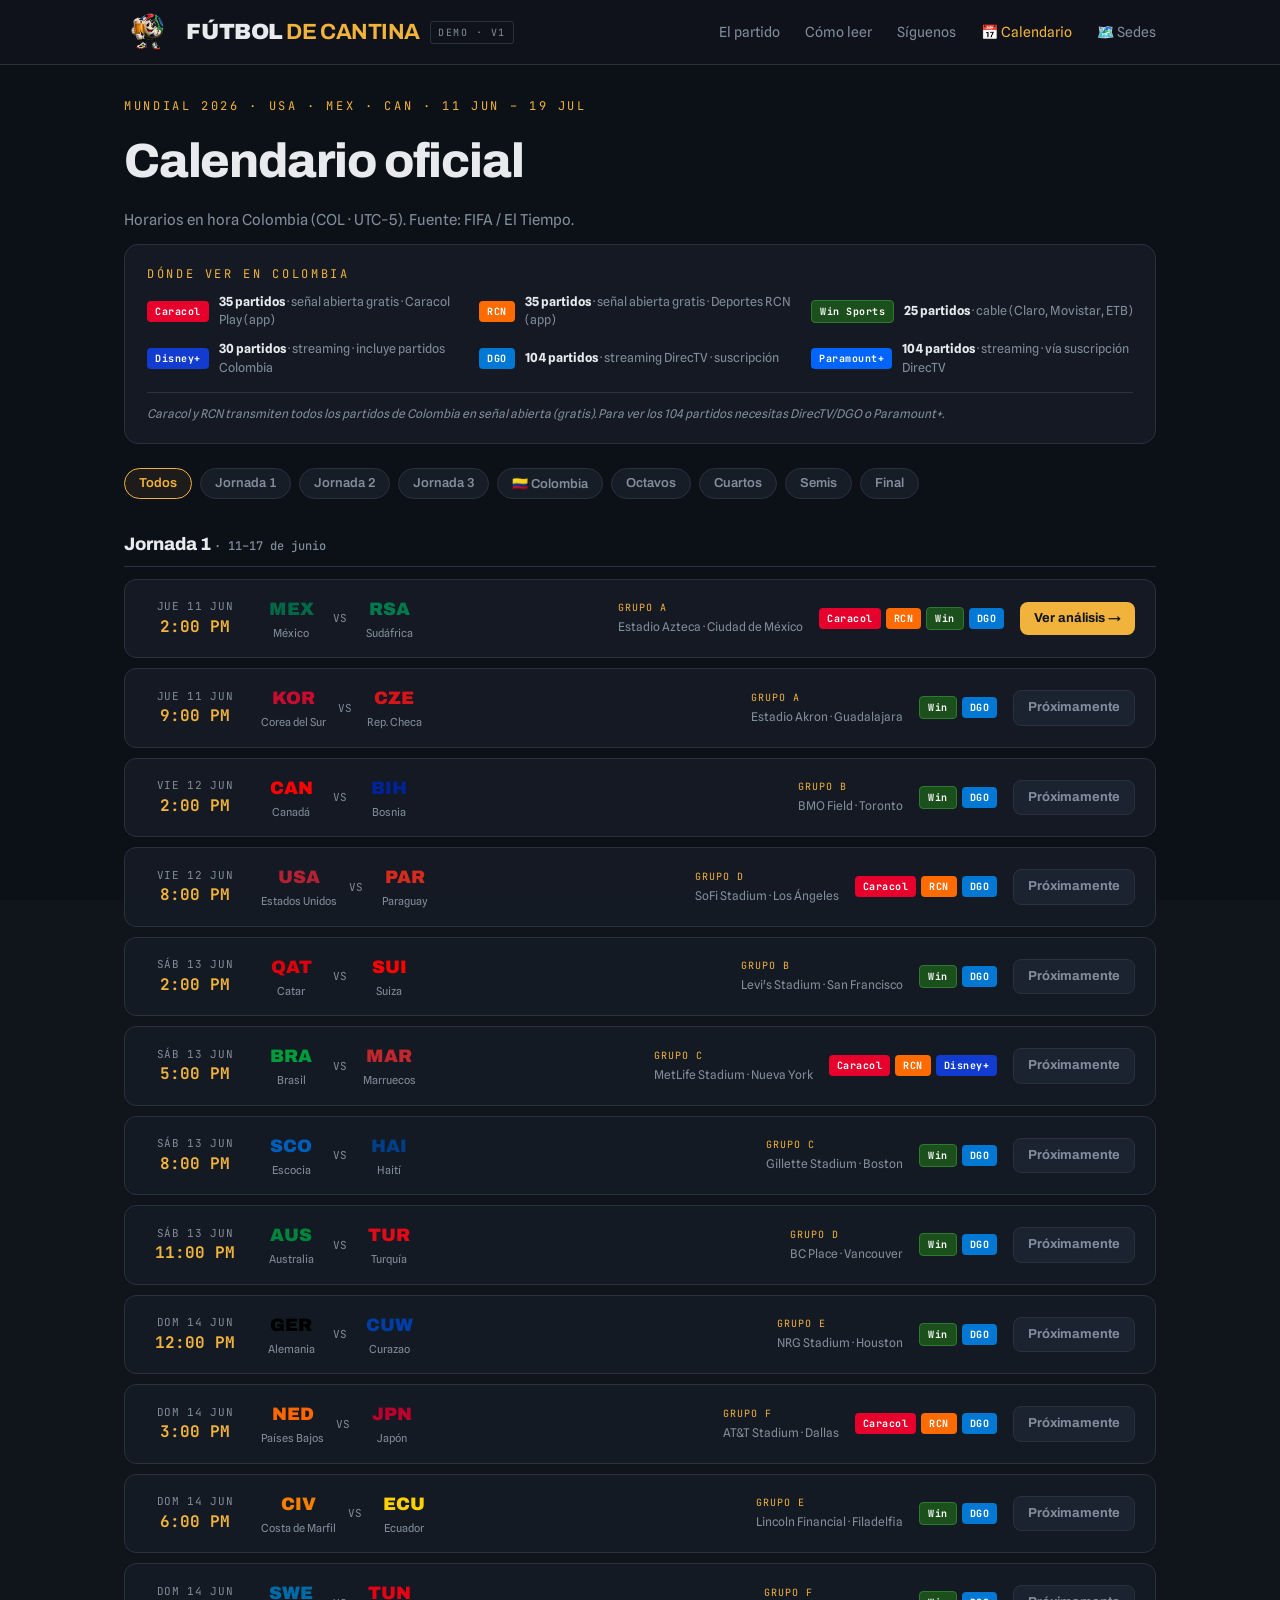
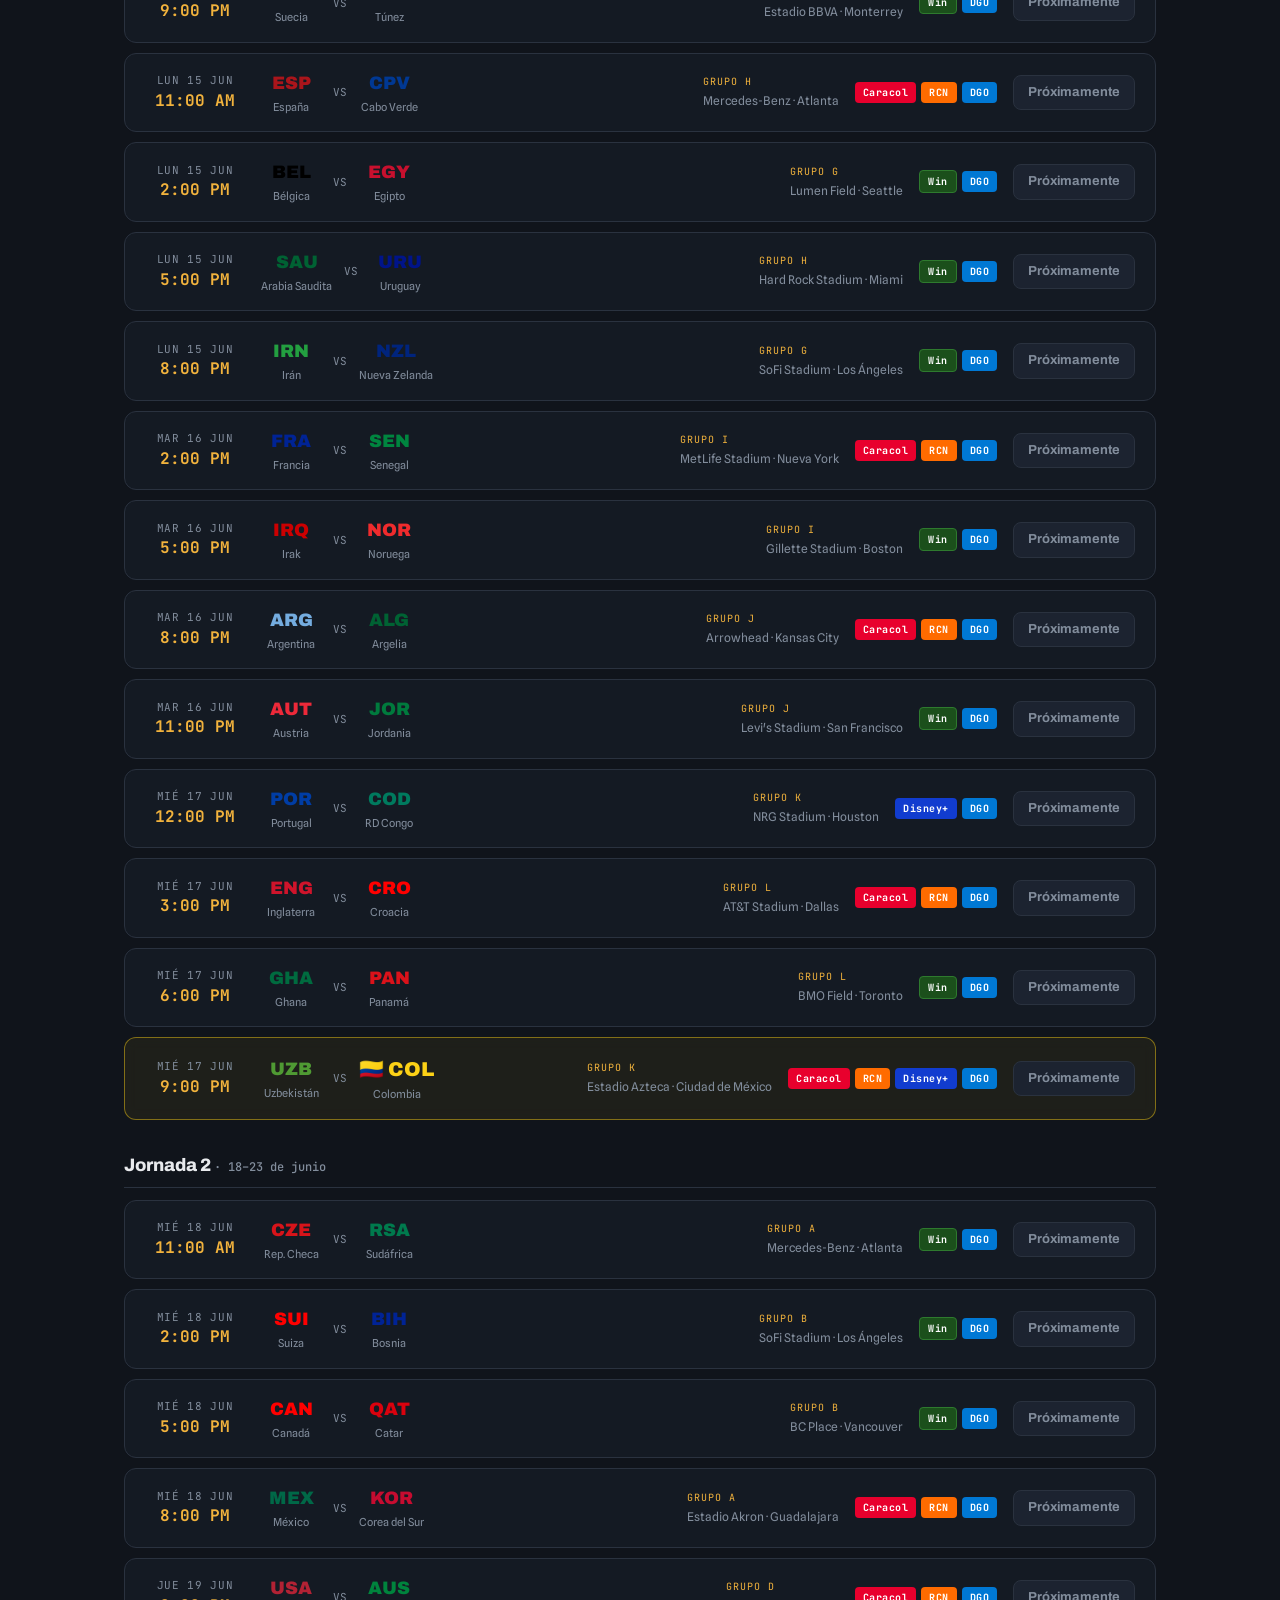
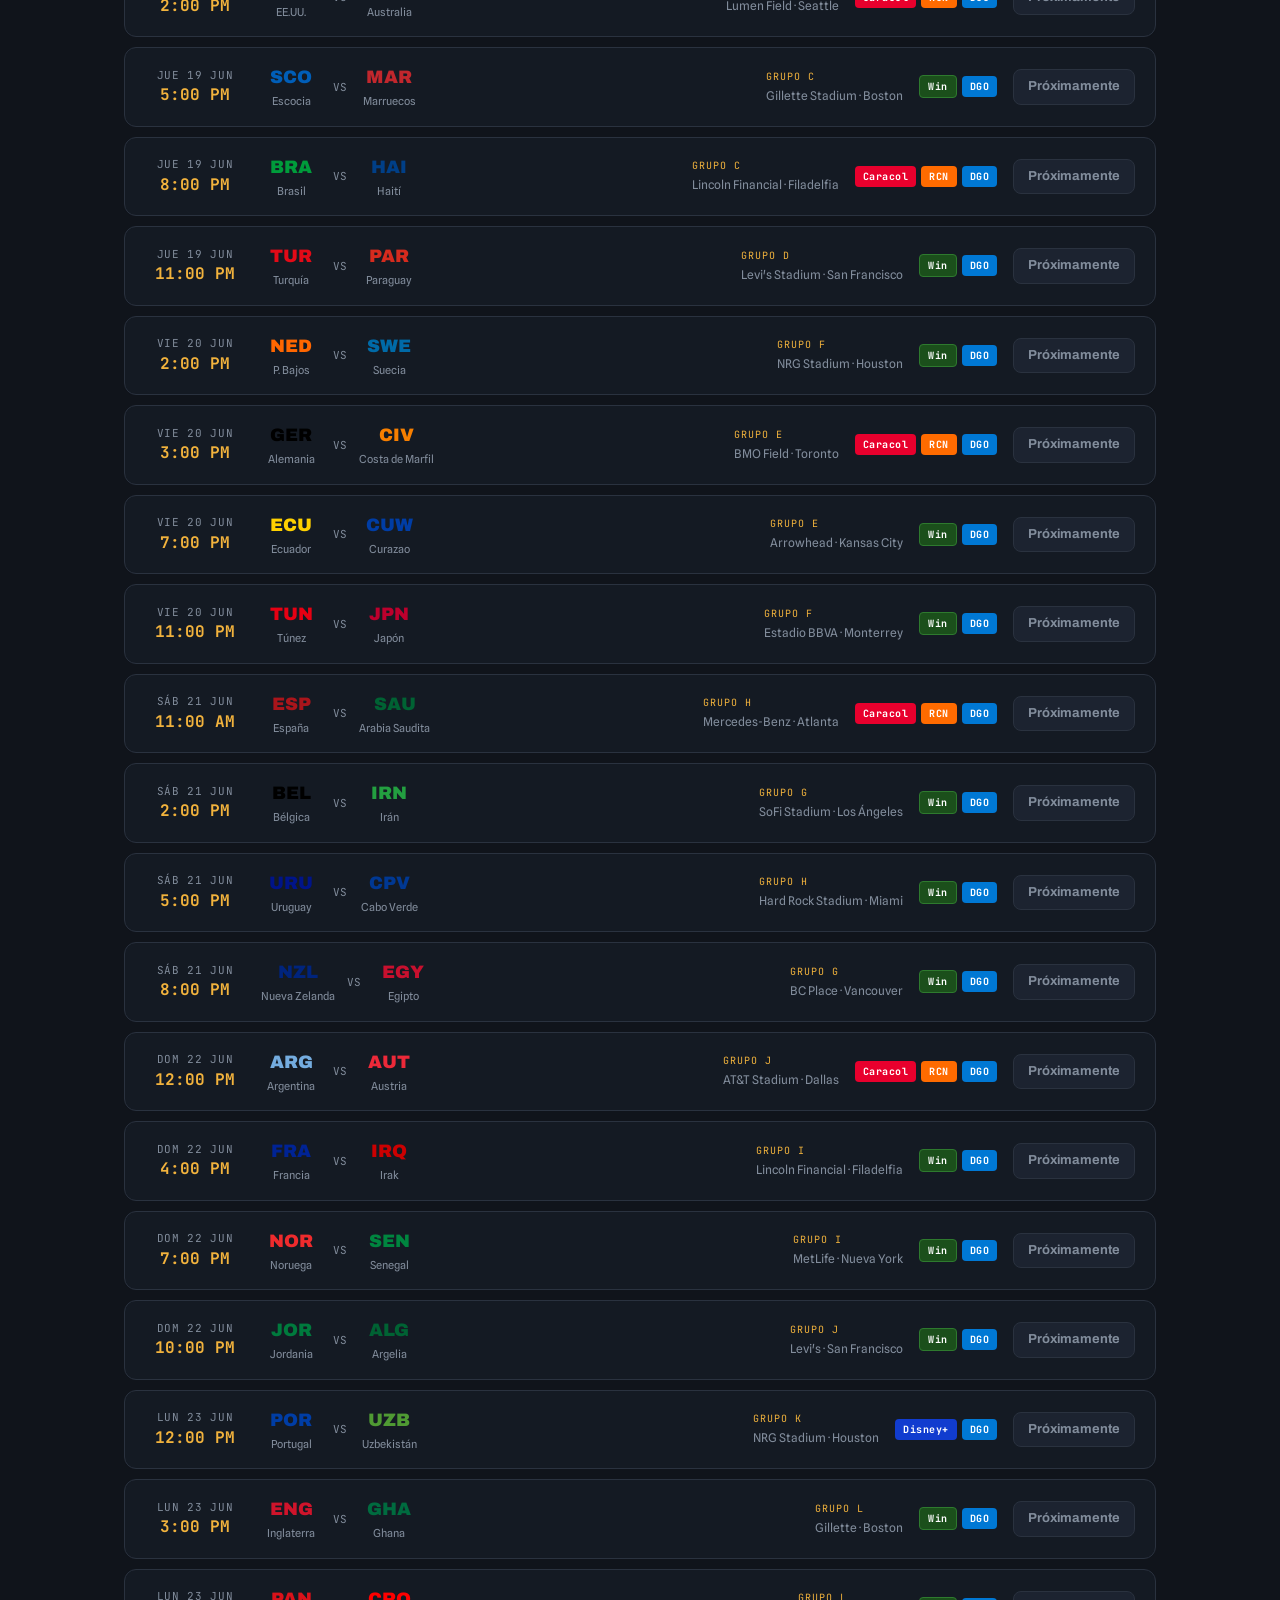
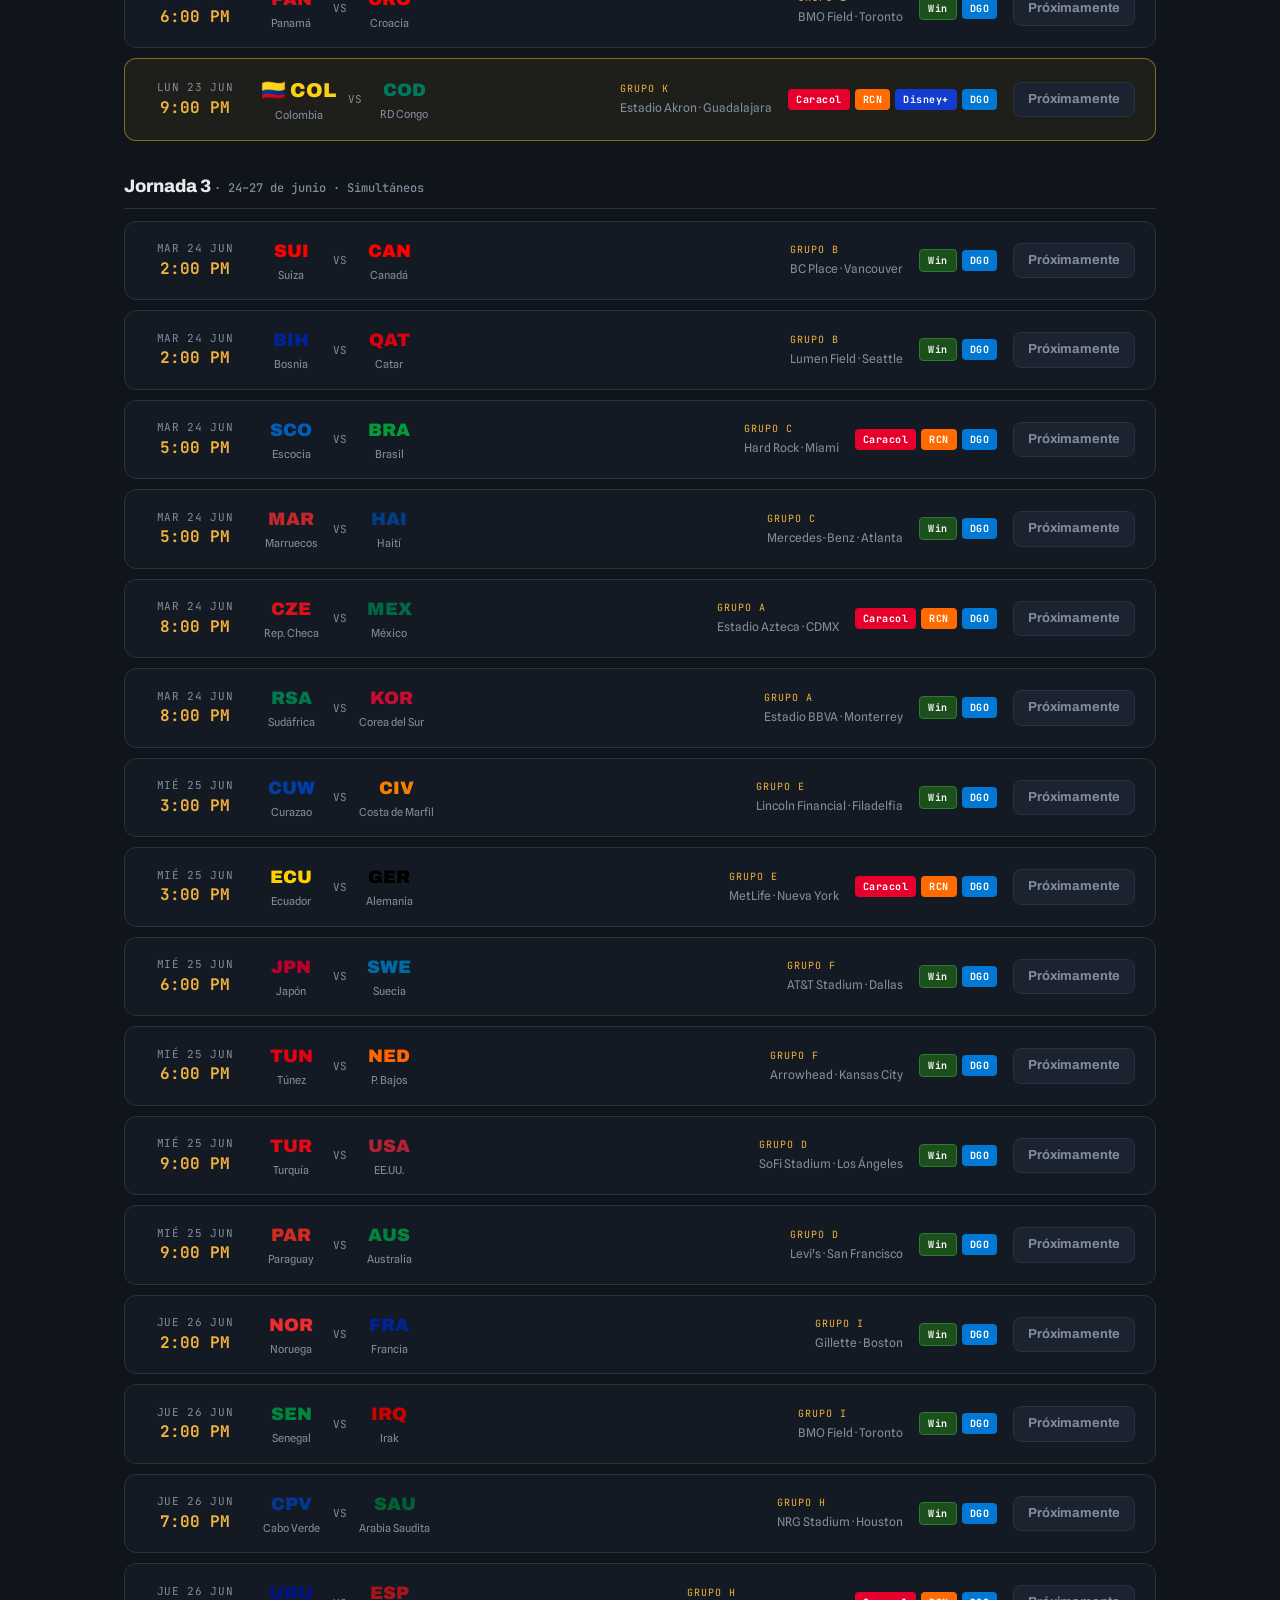
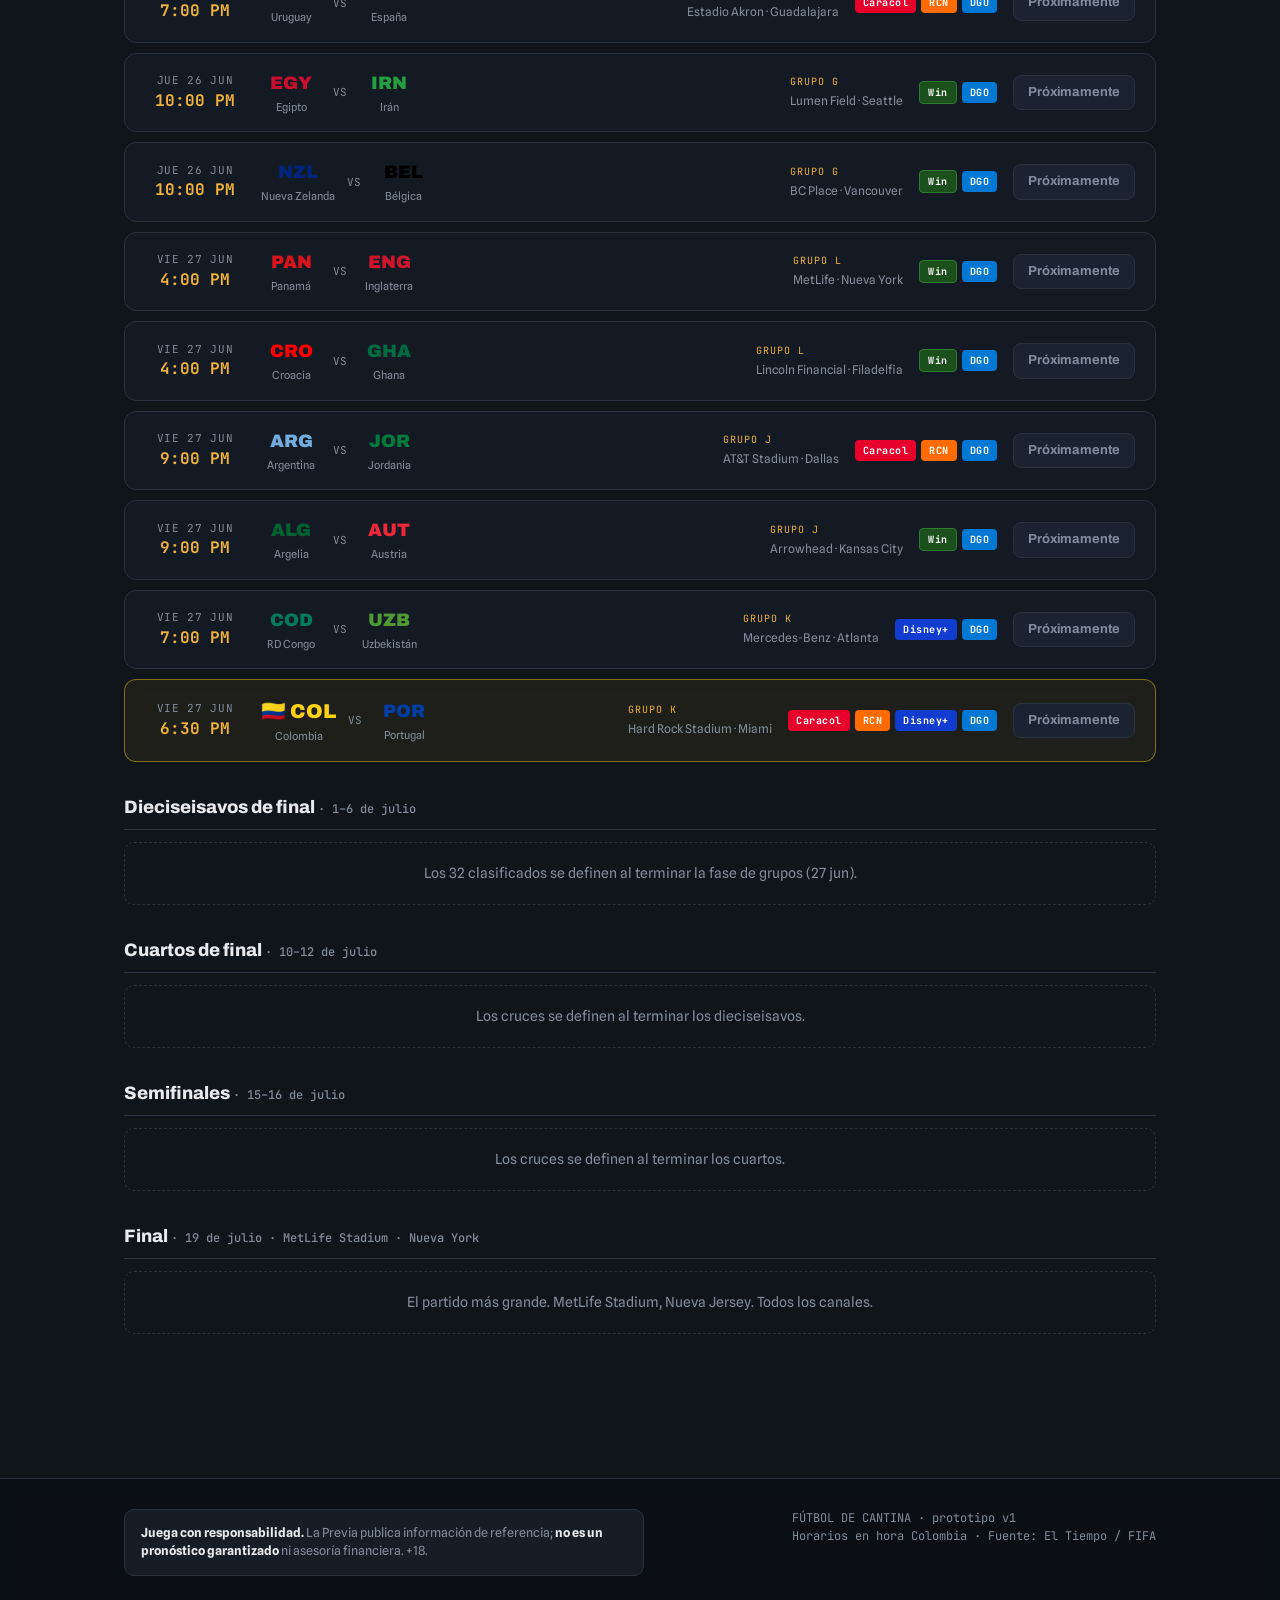
==== commit 41e4b2da: "Agregar link a Sedes en navegación de todas las páginas" ====
--- a/partidos.html
+++ b/partidos.html
@@ -29,6 +29,7 @@
       <a href="index.html#leer">Cómo leer</a>
       <a href="index.html#lista">Síguenos</a>
       <a href="partidos.html" style="color:var(--amber)">📅 Calendario</a>
+      <a href="sedes.html">🗺️ Sedes</a>
     </nav>
   </div>
 </header>
@@ -542,6 +543,7 @@
   <a href="index.html#partido" class="bnav-item"><span class="bnav-icon">⚽</span><span class="bnav-label">Partido</span></a>
   <a href="index.html#formacion" class="bnav-item"><span class="bnav-icon">👥</span><span class="bnav-label">Formación</span></a>
   <a href="partidos.html" class="bnav-item active"><span class="bnav-icon">📅</span><span class="bnav-label">Calendario</span></a>
+  <a href="sedes.html" class="bnav-item"><span class="bnav-icon">🗺️</span><span class="bnav-label">Sedes</span></a>
   <a href="index.html#lista" class="bnav-item"><span class="bnav-icon">🔔</span><span class="bnav-label">Síguenos</span></a>
 </nav>
 
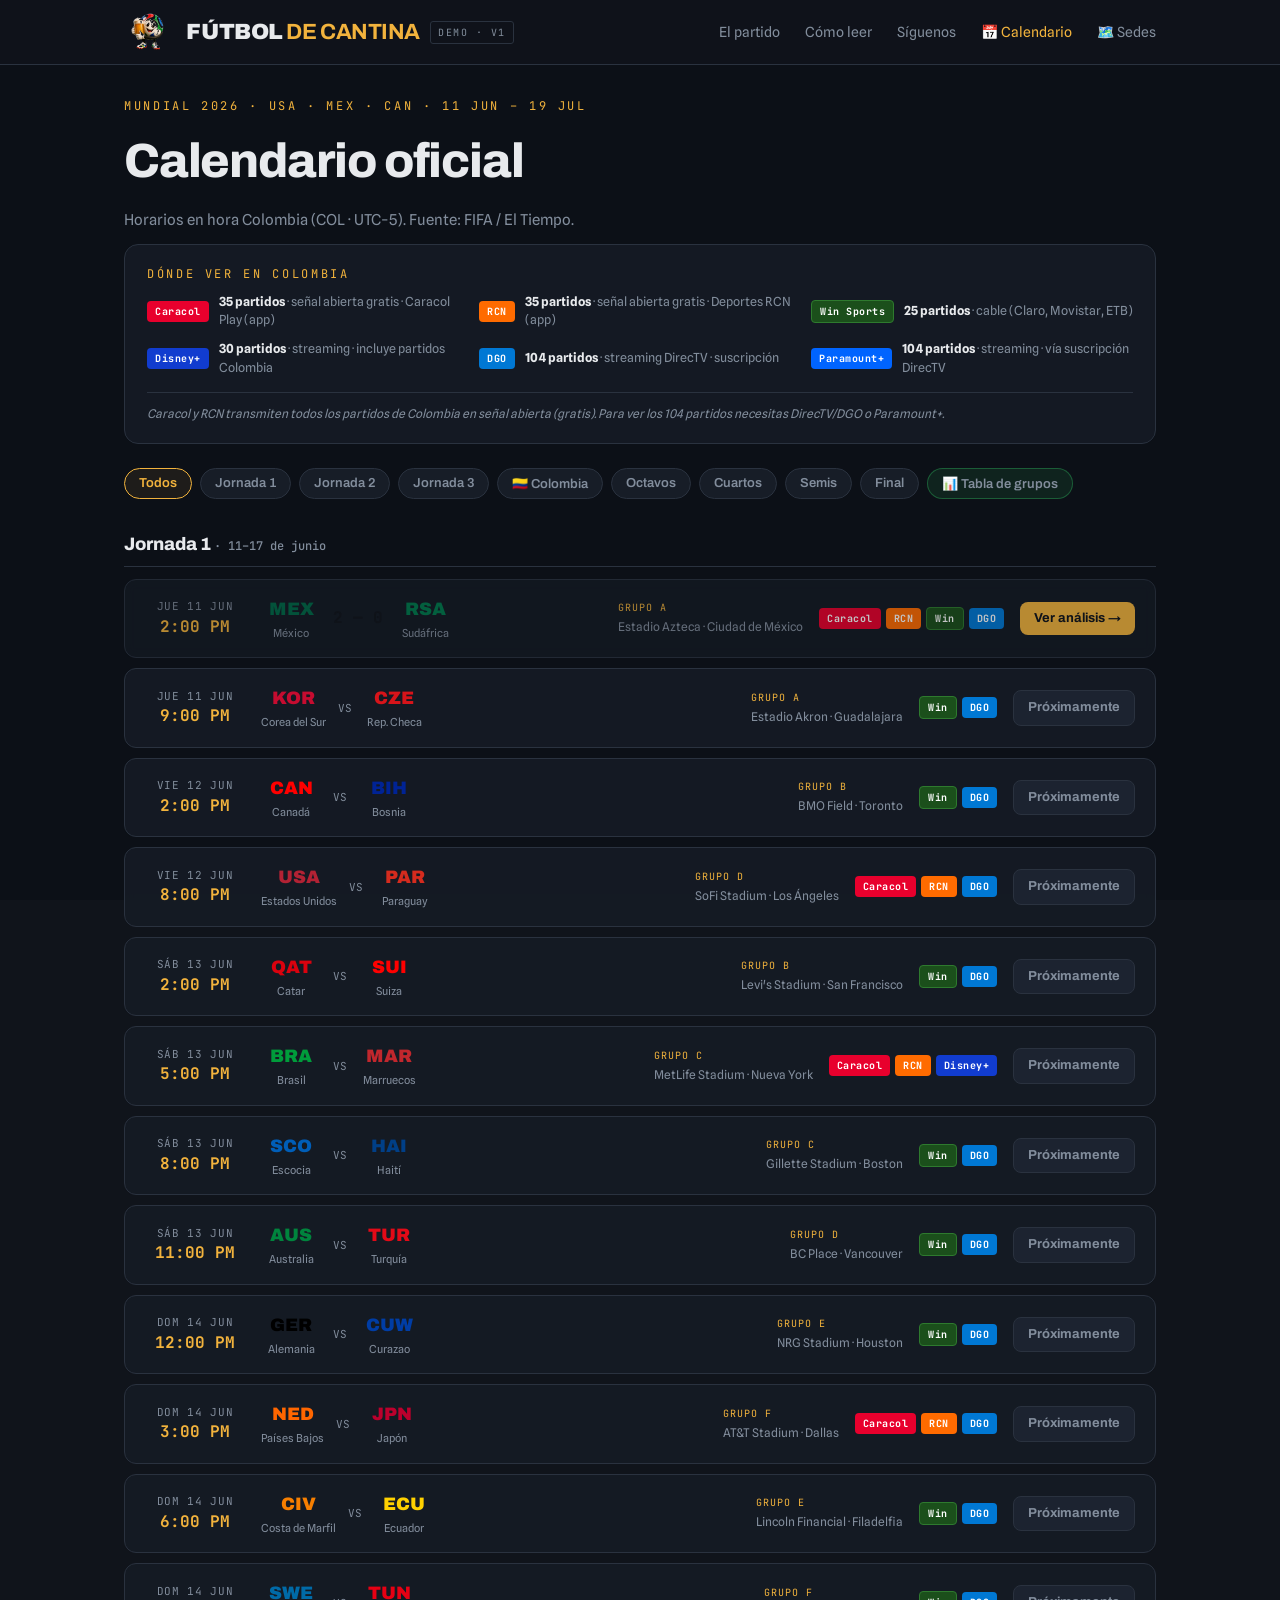
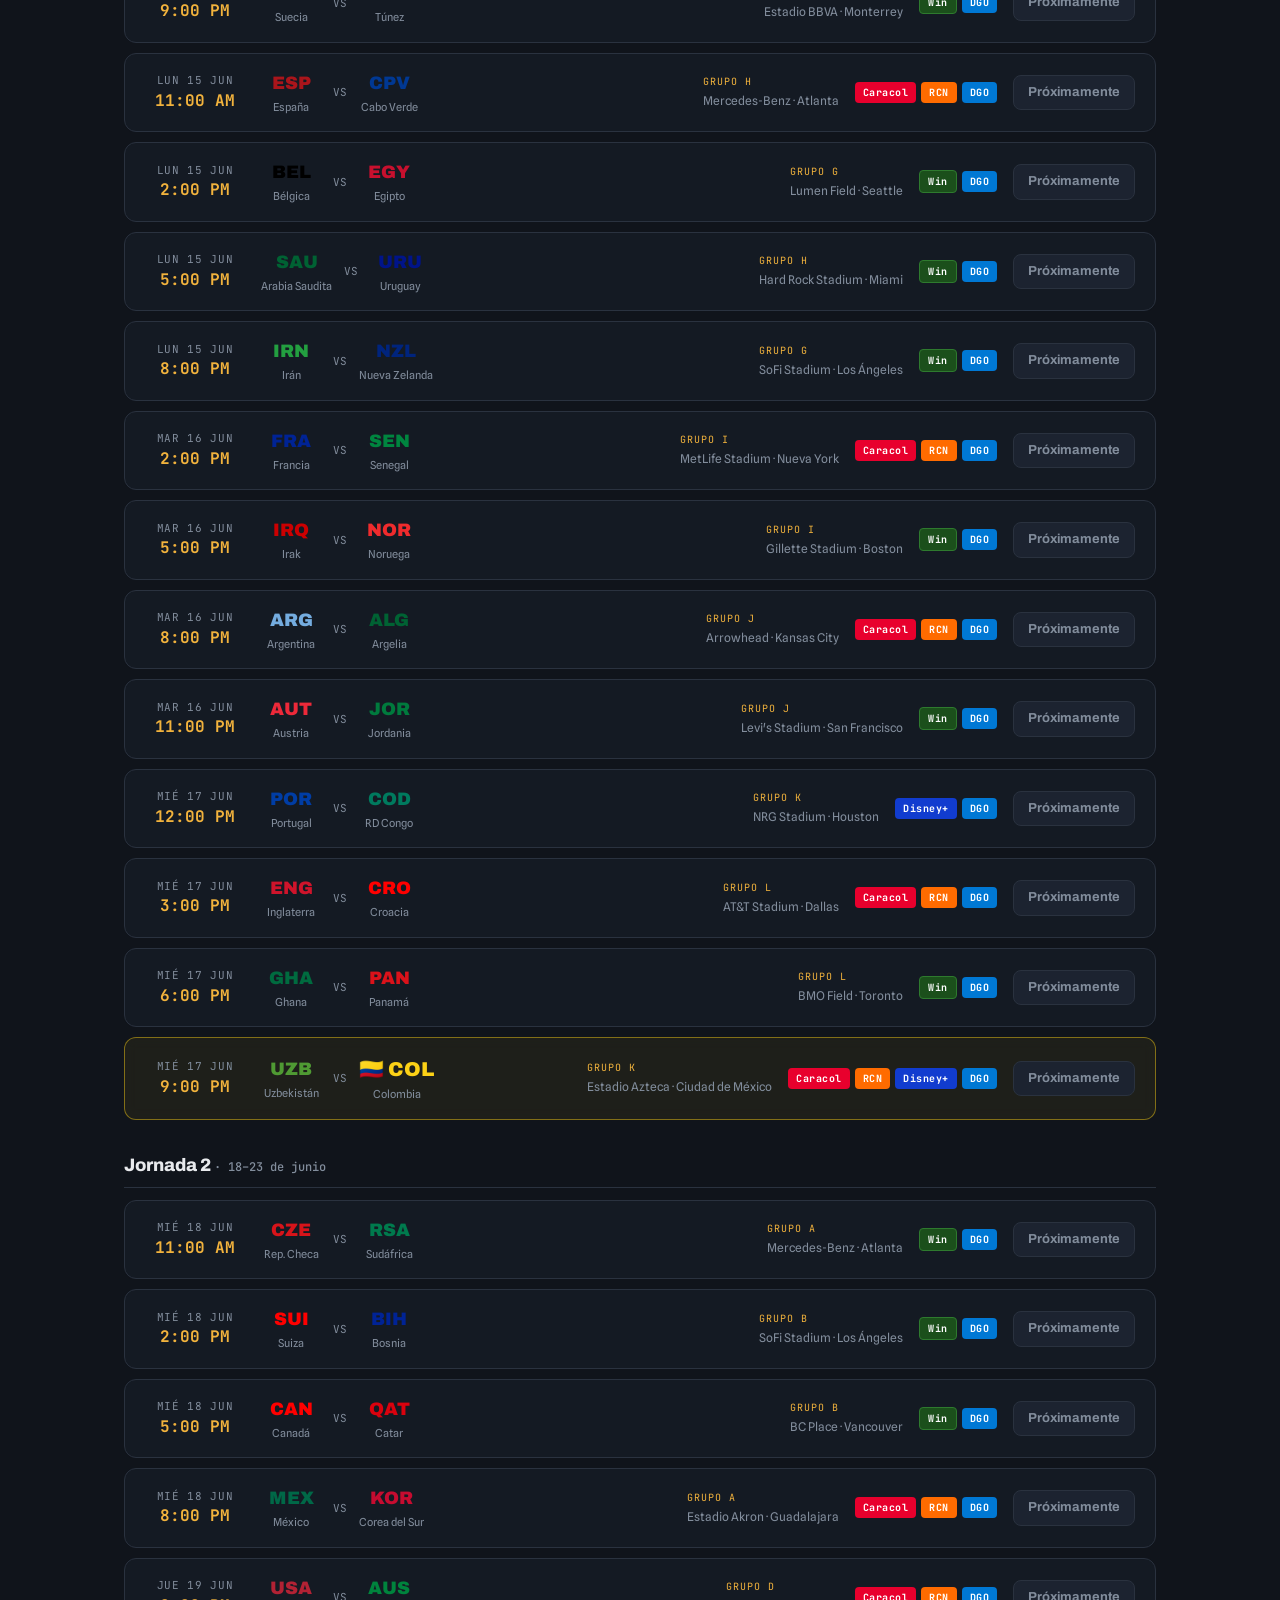
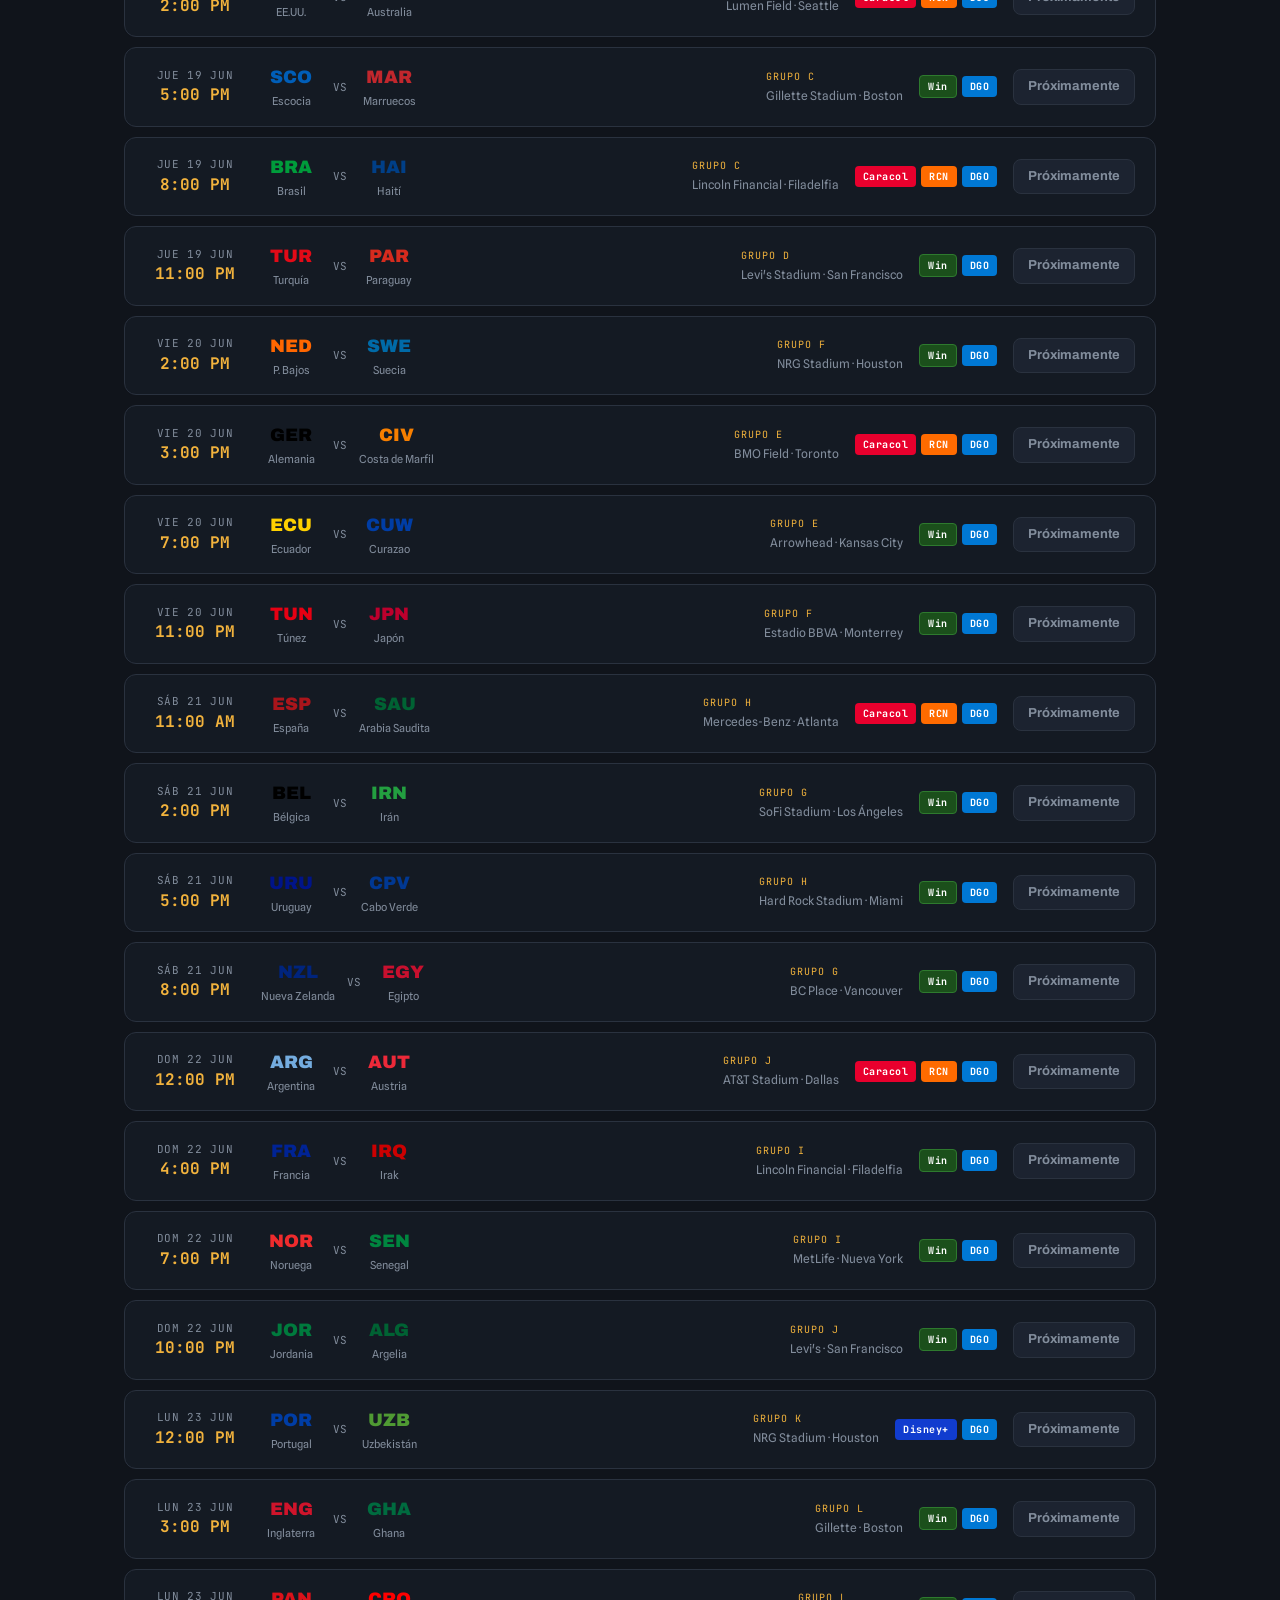
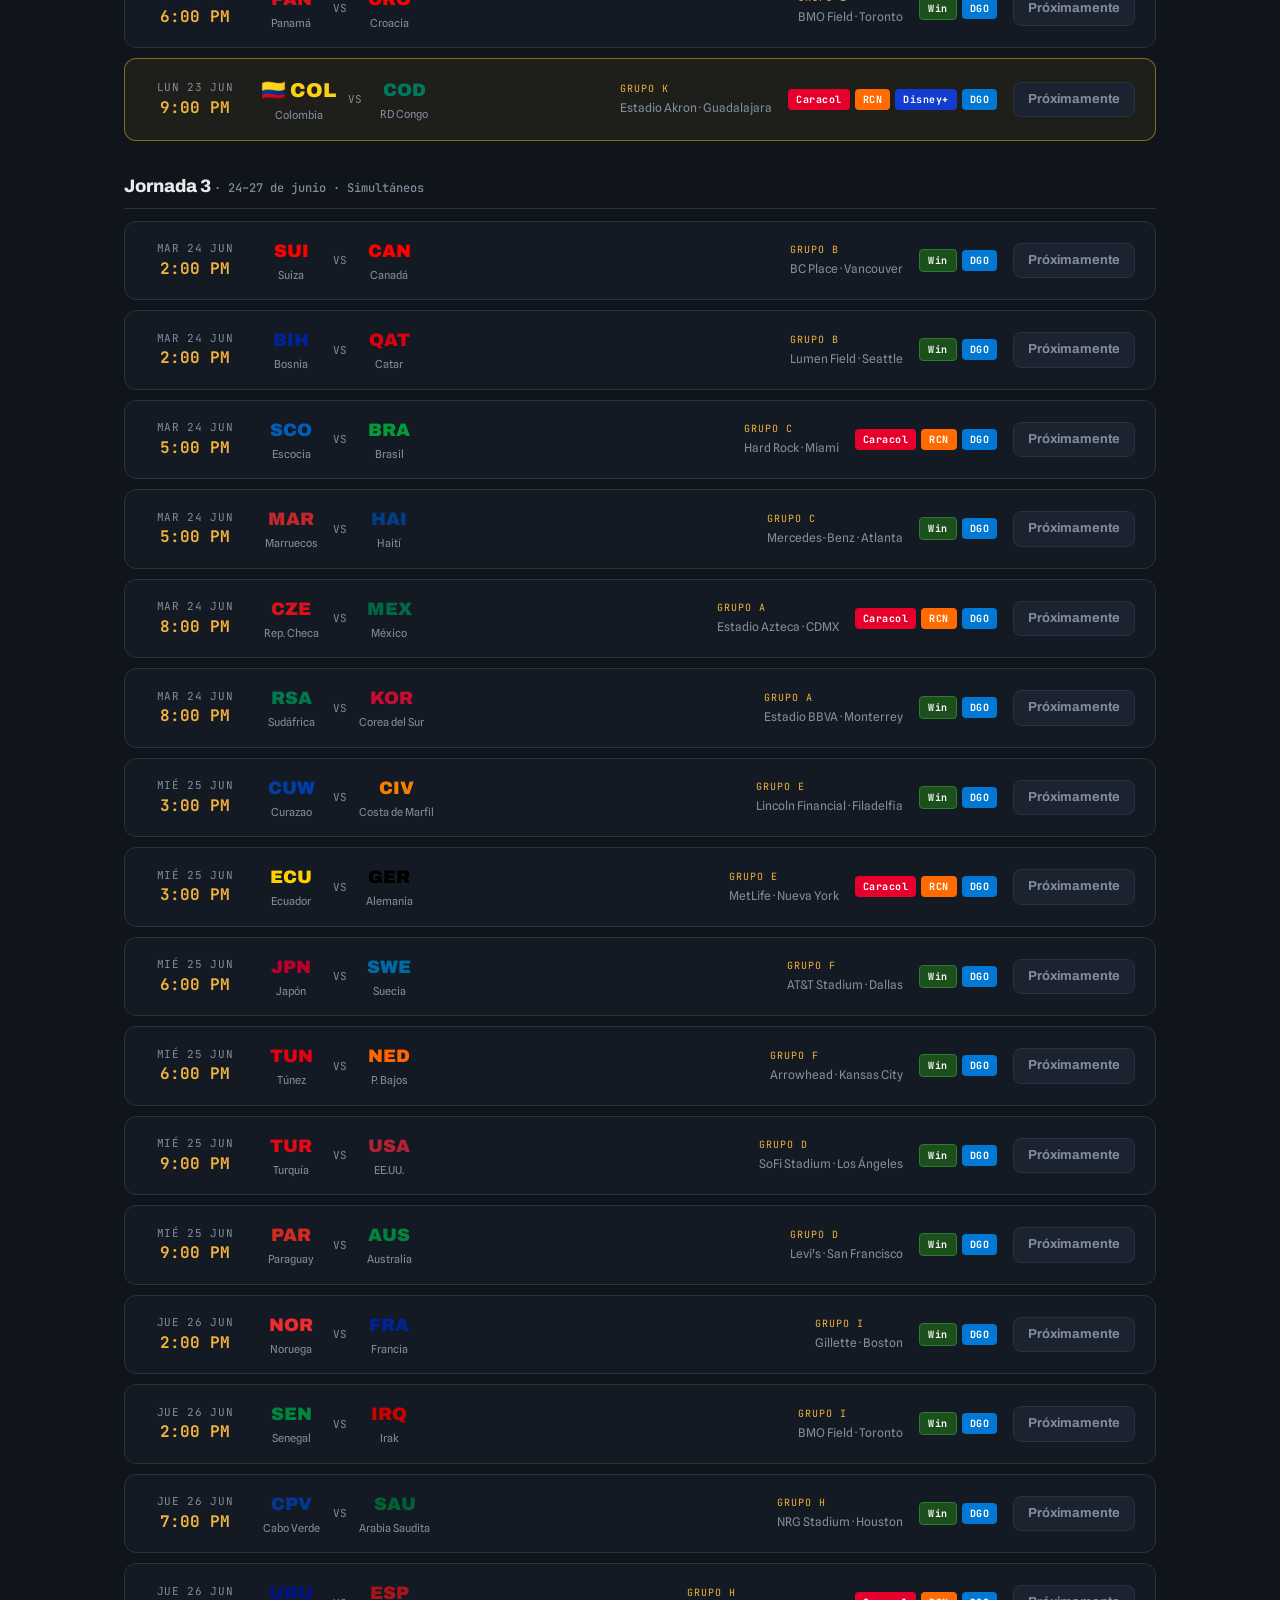
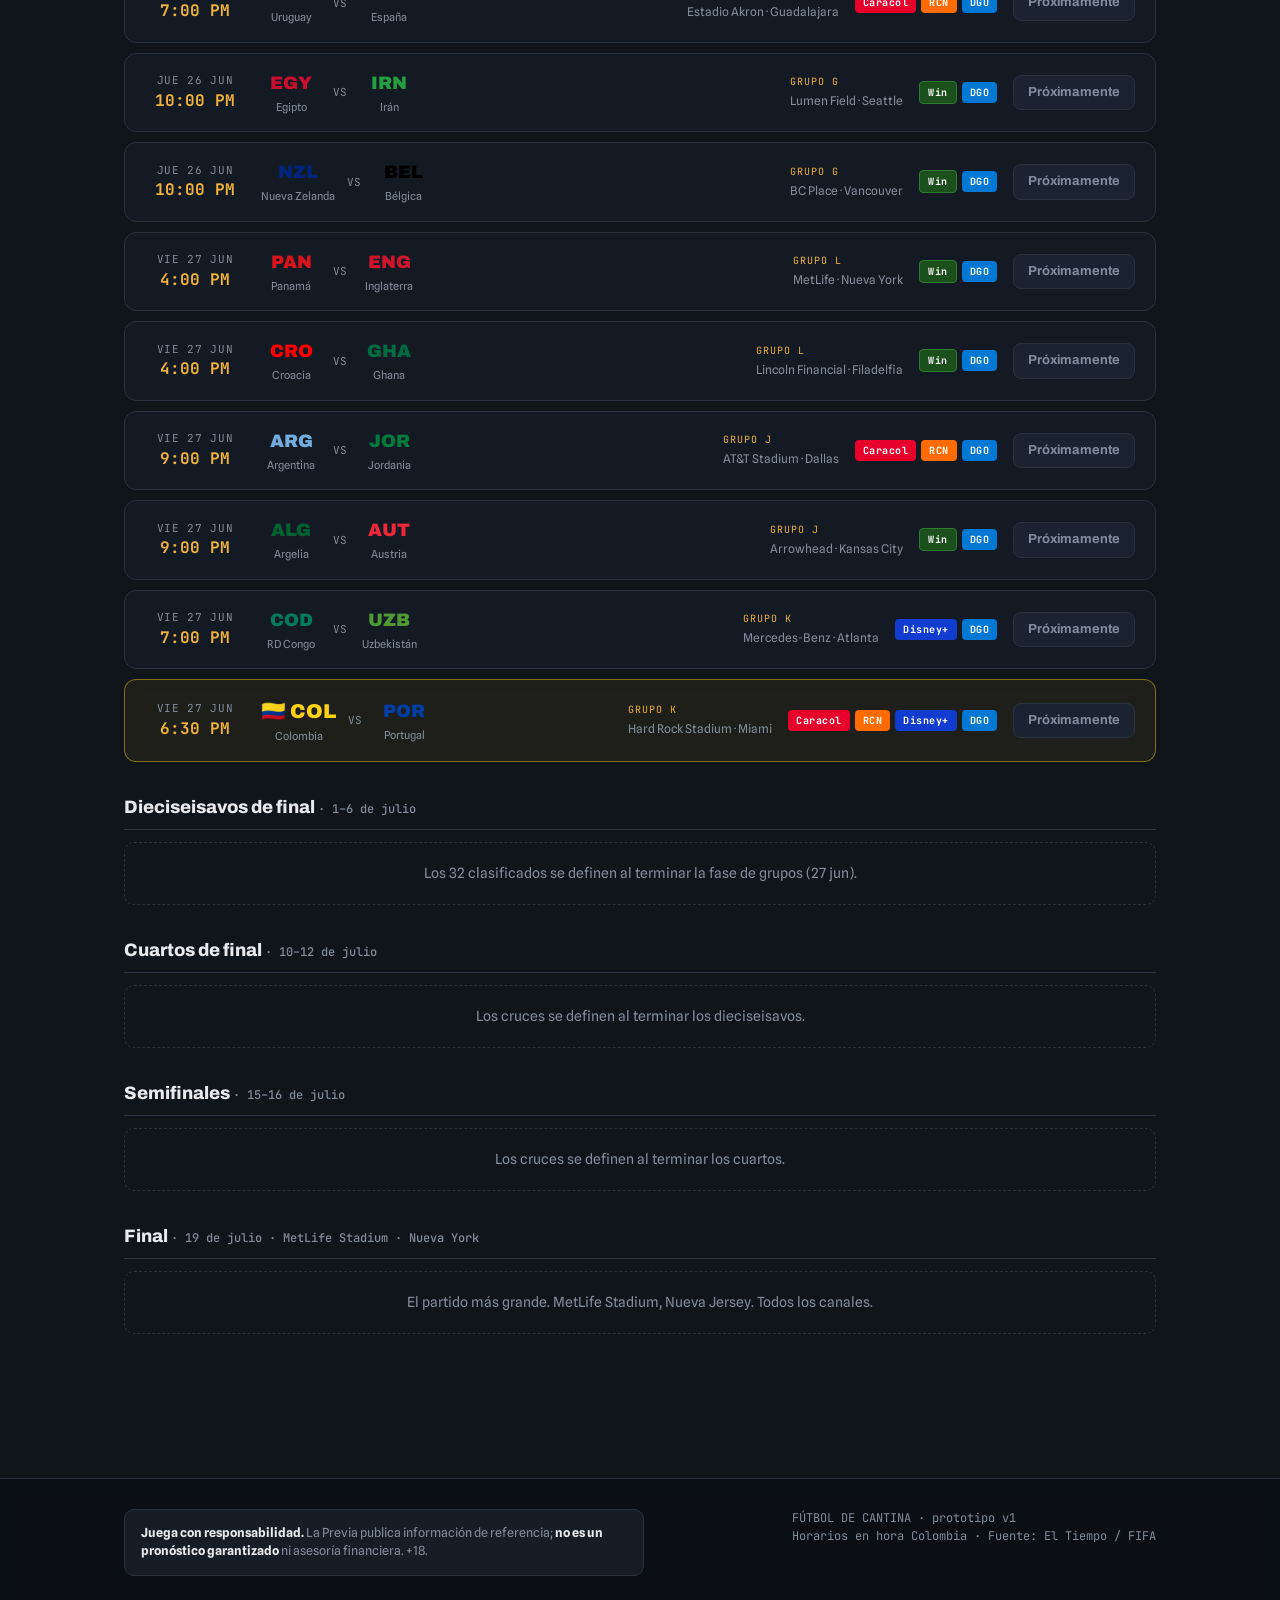
==== commit 1e4a4623: "Marcador 2-0 + stats vivo vs historico + tabla de grupos 12 equipos" ====
--- a/partidos.html
+++ b/partidos.html
@@ -83,6 +83,17 @@
       <button class="filtro" data-fase="cuartos">Cuartos</button>
       <button class="filtro" data-fase="semis">Semis</button>
       <button class="filtro" data-fase="final">Final</button>
+      <button class="filtro filtro-grupos" data-fase="grupos">📊 Tabla de grupos</button>
+    </div>
+
+    <!-- ══════════════════════════════
+         TABLA DE GRUPOS (toggle)
+    ══════════════════════════════ -->
+    <div id="vista-grupos" hidden>
+      <p class="grupos-nota">Top 2 de cada grupo clasifican · Los mejores 8 terceros también avanzan. Se actualiza después de cada partido.</p>
+      <div class="grupos-grid" id="grupos-grid">
+        <!-- renderizado por JS -->
+      </div>
     </div>
 
     <!-- ══════════════════════════════
@@ -548,5 +559,170 @@
 </nav>
 
 <script src="main.js"></script>
+<script>
+/* ══════════════════════════════════════════════════════════════
+   TABLA DE POSICIONES — actualiza manualmente después de c/partido
+   Orden automático: pts → dif. goles → goles a favor
+══════════════════════════════════════════════════════════════ */
+var CLASIFICACION = {
+  A: [
+    { sig:'MEX', nom:'México',        pj:1, pg:1, pe:0, pp:0, gf:2, gc:0, pts:3 },
+    { sig:'RSA', nom:'Sudáfrica',     pj:1, pg:0, pe:0, pp:1, gf:0, gc:2, pts:0 },
+    { sig:'KOR', nom:'Corea del Sur', pj:0, pg:0, pe:0, pp:0, gf:0, gc:0, pts:0 },
+    { sig:'CZE', nom:'Rep. Checa',    pj:0, pg:0, pe:0, pp:0, gf:0, gc:0, pts:0 }
+  ],
+  B: [
+    { sig:'CAN', nom:'Canadá',  pj:0, pg:0, pe:0, pp:0, gf:0, gc:0, pts:0 },
+    { sig:'BIH', nom:'Bosnia',  pj:0, pg:0, pe:0, pp:0, gf:0, gc:0, pts:0 },
+    { sig:'QAT', nom:'Catar',   pj:0, pg:0, pe:0, pp:0, gf:0, gc:0, pts:0 },
+    { sig:'SUI', nom:'Suiza',   pj:0, pg:0, pe:0, pp:0, gf:0, gc:0, pts:0 }
+  ],
+  C: [
+    { sig:'BRA', nom:'Brasil',    pj:0, pg:0, pe:0, pp:0, gf:0, gc:0, pts:0 },
+    { sig:'MAR', nom:'Marruecos', pj:0, pg:0, pe:0, pp:0, gf:0, gc:0, pts:0 },
+    { sig:'SCO', nom:'Escocia',   pj:0, pg:0, pe:0, pp:0, gf:0, gc:0, pts:0 },
+    { sig:'HAI', nom:'Haití',     pj:0, pg:0, pe:0, pp:0, gf:0, gc:0, pts:0 }
+  ],
+  D: [
+    { sig:'USA', nom:'Estados Unidos', pj:0, pg:0, pe:0, pp:0, gf:0, gc:0, pts:0 },
+    { sig:'PAR', nom:'Paraguay',       pj:0, pg:0, pe:0, pp:0, gf:0, gc:0, pts:0 },
+    { sig:'AUS', nom:'Australia',      pj:0, pg:0, pe:0, pp:0, gf:0, gc:0, pts:0 },
+    { sig:'TUR', nom:'Turquía',        pj:0, pg:0, pe:0, pp:0, gf:0, gc:0, pts:0 }
+  ],
+  E: [
+    { sig:'GER', nom:'Alemania',       pj:0, pg:0, pe:0, pp:0, gf:0, gc:0, pts:0 },
+    { sig:'CIV', nom:'Costa de Marfil',pj:0, pg:0, pe:0, pp:0, gf:0, gc:0, pts:0 },
+    { sig:'CUW', nom:'Curazao',        pj:0, pg:0, pe:0, pp:0, gf:0, gc:0, pts:0 },
+    { sig:'ECU', nom:'Ecuador',        pj:0, pg:0, pe:0, pp:0, gf:0, gc:0, pts:0 }
+  ],
+  F: [
+    { sig:'NED', nom:'Países Bajos', pj:0, pg:0, pe:0, pp:0, gf:0, gc:0, pts:0 },
+    { sig:'JPN', nom:'Japón',        pj:0, pg:0, pe:0, pp:0, gf:0, gc:0, pts:0 },
+    { sig:'SWE', nom:'Suecia',       pj:0, pg:0, pe:0, pp:0, gf:0, gc:0, pts:0 },
+    { sig:'TUN', nom:'Túnez',        pj:0, pg:0, pe:0, pp:0, gf:0, gc:0, pts:0 }
+  ],
+  G: [
+    { sig:'BEL', nom:'Bélgica',       pj:0, pg:0, pe:0, pp:0, gf:0, gc:0, pts:0 },
+    { sig:'EGY', nom:'Egipto',        pj:0, pg:0, pe:0, pp:0, gf:0, gc:0, pts:0 },
+    { sig:'IRN', nom:'Irán',          pj:0, pg:0, pe:0, pp:0, gf:0, gc:0, pts:0 },
+    { sig:'NZL', nom:'Nueva Zelanda', pj:0, pg:0, pe:0, pp:0, gf:0, gc:0, pts:0 }
+  ],
+  H: [
+    { sig:'ESP', nom:'España',       pj:0, pg:0, pe:0, pp:0, gf:0, gc:0, pts:0 },
+    { sig:'CPV', nom:'Cabo Verde',   pj:0, pg:0, pe:0, pp:0, gf:0, gc:0, pts:0 },
+    { sig:'SAU', nom:'Arabia Saudita',pj:0,pg:0, pe:0, pp:0, gf:0, gc:0, pts:0 },
+    { sig:'URU', nom:'Uruguay',      pj:0, pg:0, pe:0, pp:0, gf:0, gc:0, pts:0 }
+  ],
+  I: [
+    { sig:'FRA', nom:'Francia', pj:0, pg:0, pe:0, pp:0, gf:0, gc:0, pts:0 },
+    { sig:'SEN', nom:'Senegal', pj:0, pg:0, pe:0, pp:0, gf:0, gc:0, pts:0 },
+    { sig:'IRQ', nom:'Irak',    pj:0, pg:0, pe:0, pp:0, gf:0, gc:0, pts:0 },
+    { sig:'NOR', nom:'Noruega', pj:0, pg:0, pe:0, pp:0, gf:0, gc:0, pts:0 }
+  ],
+  J: [
+    { sig:'ARG', nom:'Argentina', pj:0, pg:0, pe:0, pp:0, gf:0, gc:0, pts:0 },
+    { sig:'ALG', nom:'Argelia',   pj:0, pg:0, pe:0, pp:0, gf:0, gc:0, pts:0 },
+    { sig:'AUT', nom:'Austria',   pj:0, pg:0, pe:0, pp:0, gf:0, gc:0, pts:0 },
+    { sig:'JOR', nom:'Jordania',  pj:0, pg:0, pe:0, pp:0, gf:0, gc:0, pts:0 }
+  ],
+  K: [
+    { sig:'POR', nom:'Portugal',  pj:0, pg:0, pe:0, pp:0, gf:0, gc:0, pts:0 },
+    { sig:'COD', nom:'RD Congo',  pj:0, pg:0, pe:0, pp:0, gf:0, gc:0, pts:0 },
+    { sig:'UZB', nom:'Uzbekistán',pj:0, pg:0, pe:0, pp:0, gf:0, gc:0, pts:0 },
+    { sig:'COL', nom:'Colombia 🇨🇴',pj:0,pg:0,pe:0, pp:0, gf:0, gc:0, pts:0 }
+  ],
+  L: [
+    { sig:'ENG', nom:'Inglaterra', pj:0, pg:0, pe:0, pp:0, gf:0, gc:0, pts:0 },
+    { sig:'CRO', nom:'Croacia',    pj:0, pg:0, pe:0, pp:0, gf:0, gc:0, pts:0 },
+    { sig:'GHA', nom:'Ghana',      pj:0, pg:0, pe:0, pp:0, gf:0, gc:0, pts:0 },
+    { sig:'PAN', nom:'Panamá',     pj:0, pg:0, pe:0, pp:0, gf:0, gc:0, pts:0 }
+  ]
+};
+
+function ordenarGrupo(arr) {
+  return arr.slice().sort(function(a, b) {
+    if (b.pts !== a.pts) return b.pts - a.pts;
+    var da = a.gf - a.gc, db = b.gf - b.gc;
+    if (db !== da) return db - da;
+    return b.gf - a.gf;
+  });
+}
+
+function renderGrupos() {
+  var grid = document.getElementById('grupos-grid');
+  if (!grid) return;
+  grid.innerHTML = '';
+  Object.keys(CLASIFICACION).forEach(function(letra) {
+    var equipos = ordenarGrupo(CLASIFICACION[letra]);
+    var div = document.createElement('div');
+    div.className = 'grupo-tabla';
+    var html = '<div class="grupo-titulo">GRUPO ' + letra + '</div>'
+      + '<table class="tabla-pos"><thead><tr>'
+      + '<th class="th-eq">Equipo</th><th>PJ</th><th>PG</th><th>PE</th><th>PP</th>'
+      + '<th>GF</th><th>GC</th><th>DG</th><th class="th-pts">Pts</th>'
+      + '</tr></thead><tbody>';
+    equipos.forEach(function(eq, i) {
+      var cls = i < 2 ? 'clasifica' : '';
+      if (eq.sig === 'COL') cls += ' fila-col';
+      html += '<tr class="' + cls.trim() + '">'
+        + '<td class="td-eq"><span class="eq-sig">' + eq.sig + '</span><span class="eq-nom">' + eq.nom + '</span></td>'
+        + '<td>' + eq.pj + '</td><td>' + eq.pg + '</td><td>' + eq.pe + '</td><td>' + eq.pp + '</td>'
+        + '<td>' + eq.gf + '</td><td>' + eq.gc + '</td>'
+        + '<td class="' + (eq.gf - eq.gc > 0 ? 'dg-pos' : eq.gf - eq.gc < 0 ? 'dg-neg' : '') + '">'
+          + (eq.gf - eq.gc > 0 ? '+' : '') + (eq.gf - eq.gc) + '</td>'
+        + '<td class="td-pts">' + eq.pts + '</td>'
+        + '</tr>';
+    });
+    html += '</tbody></table>';
+    div.innerHTML = html;
+    grid.appendChild(div);
+  });
+}
+
+/* Mostrar resultados en las tarjetas de partidos */
+var RESULTADOS = {
+  'MEX-RSA': { local: 2, visitante: 0, jugado: true }
+};
+
+function mostrarResultadosEnCards() {
+  document.querySelectorAll('.partido-card').forEach(function(card) {
+    var siglas = card.querySelectorAll('.p-sigla');
+    if (siglas.length < 2) return;
+    var sigL = siglas[0].textContent.replace(/[^A-Z]/g,'').trim();
+    var sigR = siglas[1].textContent.replace(/[^A-Z]/g,'').trim();
+    var key  = sigL + '-' + sigR;
+    var res  = RESULTADOS[key];
+    if (!res) return;
+    var vsEl = card.querySelector('.p-vs');
+    if (vsEl) {
+      vsEl.innerHTML = '<span class="p-score">' + res.local + ' — ' + res.visitante + '</span>';
+      vsEl.classList.add('tiene-resultado');
+    }
+    card.classList.add('jugado');
+  });
+}
+
+renderGrupos();
+mostrarResultadosEnCards();
+
+/* Toggle grupos / partidos */
+document.querySelectorAll('.filtro').forEach(function(btn) {
+  btn.addEventListener('click', function() {
+    var fase = this.dataset.fase;
+    var vistaGrupos = document.getElementById('vista-grupos');
+    if (fase === 'grupos') {
+      vistaGrupos.hidden = false;
+      document.querySelectorAll('.fase-titulo, .fase-placeholder, .partidos-lista, .partido-card').forEach(function(el) {
+        el.style.display = 'none';
+      });
+    } else {
+      vistaGrupos.hidden = true;
+      document.querySelectorAll('.fase-titulo, .fase-placeholder, .partidos-lista').forEach(function(el) {
+        el.style.display = '';
+      });
+    }
+  });
+});
+</script>
 </body>
 </html>
--- a/style.css
+++ b/style.css
@@ -163,13 +163,165 @@
 
 .dossier-top {
   display: flex;
-  align-items: center;
+  align-items: flex-start;
   justify-content: space-between;
   flex-wrap: wrap;
-  gap: 10px;
+  gap: 6px 10px;
   padding: 16px 22px;
   border-bottom: 1px solid var(--line);
   background: var(--panel-2);
+}
+.meta-estadio {
+  width: 100%;
+  font-family: "JetBrains Mono", monospace;
+  font-size: 11px;
+  color: var(--muted);
+  letter-spacing: .04em;
+}
+.link-sede {
+  color: var(--amber);
+  text-decoration: none;
+  border-bottom: 1px dashed rgba(242,179,61,0.4);
+  transition: border-color .2s, color .2s;
+}
+.link-sede:hover { color: #fff; border-color: var(--amber); }
+
+/* ── Clima en vivo ── */
+.clima-vivo {
+  display: flex;
+  align-items: center;
+  gap: 4px 16px;
+  flex-wrap: wrap;
+  padding: 10px 22px;
+  border-bottom: 1px solid var(--line);
+  background: rgba(10,14,20,0.6);
+}
+.clima-item { display: flex; align-items: center; gap: 5px; }
+.cv-icon { font-size: 14px; }
+.cv-val  { font-family: "JetBrains Mono", monospace; font-size: 13px; font-weight: 700; color: var(--ink); }
+.cv-lbl  { font-size: 10px; color: var(--muted); text-transform: uppercase; letter-spacing: .05em; }
+.clima-actualizando { margin-left: auto; font-size: 10px; color: var(--muted); font-family: "JetBrains Mono", monospace; }
+
+/* ── Marcador en vivo ── */
+.marcador-vivo {
+  display: flex;
+  align-items: center;
+  gap: 12px;
+  flex-wrap: wrap;
+  padding: 10px 22px;
+  border-bottom: 1px solid var(--line);
+  background: rgba(252,209,22,0.06);
+}
+.mv-badge {
+  background: var(--neg);
+  color: #fff;
+  font-family: "JetBrains Mono", monospace;
+  font-size: 10px;
+  font-weight: 700;
+  padding: 2px 7px;
+  border-radius: 4px;
+  letter-spacing: .08em;
+  animation: blink-badge 1.2s step-start infinite;
+}
+@keyframes blink-badge { 50% { opacity: .3; } }
+.mv-badge.finalizado { background: var(--muted); animation: none; }
+.mv-score { display: flex; align-items: center; gap: 10px; }
+.mv-equipo { font-family: "JetBrains Mono", monospace; font-size: 13px; color: var(--muted); }
+.mv-goles  { font-family: "JetBrains Mono", monospace; font-size: 22px; font-weight: 700; color: var(--ink); letter-spacing: .1em; }
+.mv-minuto { font-family: "JetBrains Mono", monospace; font-size: 11px; color: var(--amber); }
+.mv-stats  { display: flex; gap: 14px; flex-wrap: wrap; margin-left: auto; font-size: 11px; color: var(--muted); font-family: "JetBrains Mono", monospace; }
+.mv-stat-item { display: flex; flex-direction: column; align-items: center; gap: 1px; }
+.mv-stat-item .mvs-lbl { font-size: 9px; text-transform: uppercase; letter-spacing: .05em; }
+.mv-stat-item .mvs-val { color: var(--ink); font-weight: 700; }
+
+/* ── Sección en vivo (comparación histórico vs partido) ── */
+.vivo-header {
+  display: flex; align-items: center; gap: 10px; flex-wrap: wrap;
+  padding: 18px 0 10px;
+}
+.vivo-header-badge {
+  background: var(--neg); color: #fff;
+  font-family: "JetBrains Mono", monospace; font-size: 10px; font-weight: 700;
+  padding: 3px 8px; border-radius: 4px; letter-spacing: .08em;
+  animation: blink-badge 1.2s step-start infinite;
+}
+.vivo-header-titulo { font-size: 16px; font-weight: 700; color: var(--ink); }
+.vivo-header-sub    { font-size: 12px; color: var(--muted); }
+.vivo-leyenda       { display: flex; align-items: center; gap: 6px; font-size: 11px; color: var(--muted); margin-left: auto; }
+.vivo-dot { display: inline-block; width: 8px; height: 8px; border-radius: 50%; }
+.vivo-dot.hist { background: var(--muted); }
+.vivo-dot.live { background: var(--neg); }
+.vivo-dossier { margin-top: 0; }
+.vivo-dossier-top { background: rgba(220,50,50,0.08); border-bottom-color: rgba(220,50,50,0.2); }
+.vivo-num { color: var(--neg) !important; }
+.vivo-bar { background: var(--neg) !important; }
+
+/* Comparación lado a lado */
+.comp-row {
+  display: grid; grid-template-columns: 1fr auto 1fr;
+  align-items: center; gap: 8px;
+  padding: 9px 22px; border-bottom: 1px solid var(--line);
+}
+.comp-row:last-child { border-bottom: none; }
+.comp-cell { display: flex; align-items: center; gap: 6px; }
+.comp-cell.l { justify-content: flex-end; }
+.comp-cell.r { justify-content: flex-start; }
+.comp-hist { font-family: "JetBrains Mono", monospace; font-size: 13px; color: var(--muted); }
+.comp-live { font-family: "JetBrains Mono", monospace; font-size: 16px; font-weight: 700; color: var(--neg); }
+.comp-sep  { font-size: 10px; color: var(--line); }
+.comp-label { font-size: 11px; color: var(--muted); text-align: center; white-space: nowrap; }
+
+/* ── Tabla de grupos (partidos.html) ── */
+.filtro-grupos { background: rgba(50,200,100,0.1) !important; border-color: rgba(50,200,100,0.35) !important; }
+.filtro-grupos.activo { background: rgba(50,200,100,0.25) !important; color: #fff !important; }
+.grupos-nota {
+  font-size: 11px; color: var(--muted); padding: 10px 0 18px;
+  font-family: "JetBrains Mono", monospace; letter-spacing: .03em;
+}
+.grupos-grid {
+  display: grid;
+  grid-template-columns: repeat(auto-fill, minmax(320px, 1fr));
+  gap: 16px;
+  padding-bottom: 40px;
+}
+.grupo-tabla {
+  background: var(--panel); border: 1px solid var(--line);
+  border-radius: 12px; overflow: hidden;
+}
+.grupo-titulo {
+  padding: 10px 16px; font-family: "JetBrains Mono", monospace;
+  font-size: 11px; font-weight: 700; letter-spacing: .12em;
+  color: var(--amber); background: var(--panel-2);
+  border-bottom: 1px solid var(--line);
+}
+.tabla-pos { width: 100%; border-collapse: collapse; font-size: 12px; }
+.tabla-pos th {
+  padding: 6px 8px; text-align: center;
+  font-family: "JetBrains Mono", monospace; font-size: 10px;
+  color: var(--muted); font-weight: 500; letter-spacing: .05em;
+  border-bottom: 1px solid var(--line);
+}
+.tabla-pos th.th-eq { text-align: left; padding-left: 14px; }
+.tabla-pos th.th-pts { color: var(--amber); }
+.tabla-pos td { padding: 7px 8px; text-align: center; color: var(--muted); border-bottom: 1px solid rgba(255,255,255,.04); }
+.tabla-pos tr:last-child td { border-bottom: none; }
+.tabla-pos td.td-eq { text-align: left; padding-left: 14px; display: flex; align-items: center; gap: 7px; }
+.tabla-pos td.td-pts { font-family: "JetBrains Mono", monospace; font-weight: 700; color: var(--ink); }
+.tabla-pos td.dg-pos { color: var(--pos); }
+.tabla-pos td.dg-neg { color: var(--neg); }
+.tabla-pos tr.clasifica td { color: var(--ink); }
+.tabla-pos tr.clasifica td.td-eq { border-left: 3px solid var(--pos); padding-left: 11px; }
+.tabla-pos tr.fila-col { background: rgba(252,209,22,0.06); }
+.tabla-pos tr.fila-col td.td-eq { border-left-color: var(--amber); }
+.eq-sig  { font-family: "JetBrains Mono", monospace; font-size: 11px; font-weight: 700; color: var(--ink); min-width: 30px; }
+.eq-nom  { font-size: 11px; color: var(--muted); }
+/* Tarjeta jugada */
+.partido-card.jugado { opacity: 0.75; }
+.p-vs.tiene-resultado { display: flex; flex-direction: column; align-items: center; }
+.p-score { font-family: "JetBrains Mono", monospace; font-size: 16px; font-weight: 700; color: var(--ink); }
+@media (max-width: 680px) {
+  .grupos-grid { grid-template-columns: 1fr; }
+  .comp-row { padding: 8px 14px; }
 }
 .dossier-top .meta {
   font-family: "JetBrains Mono", monospace;
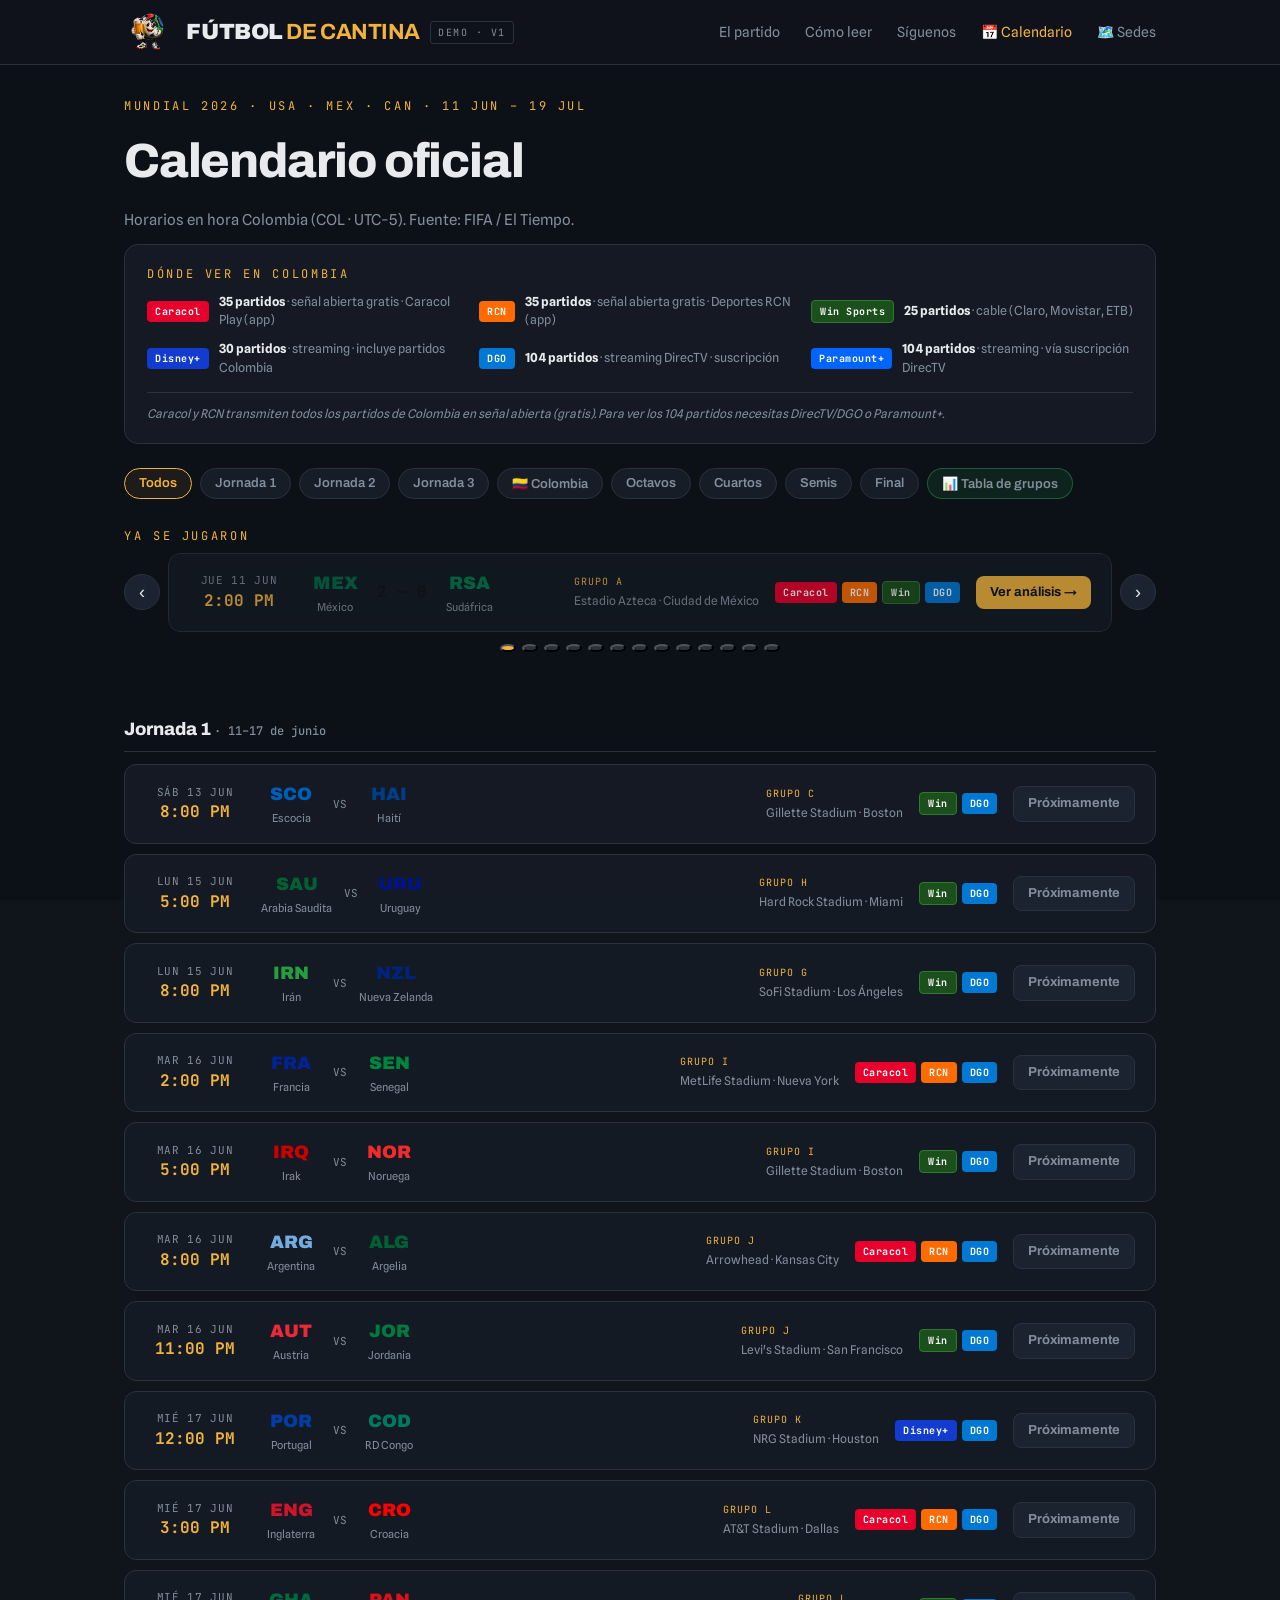
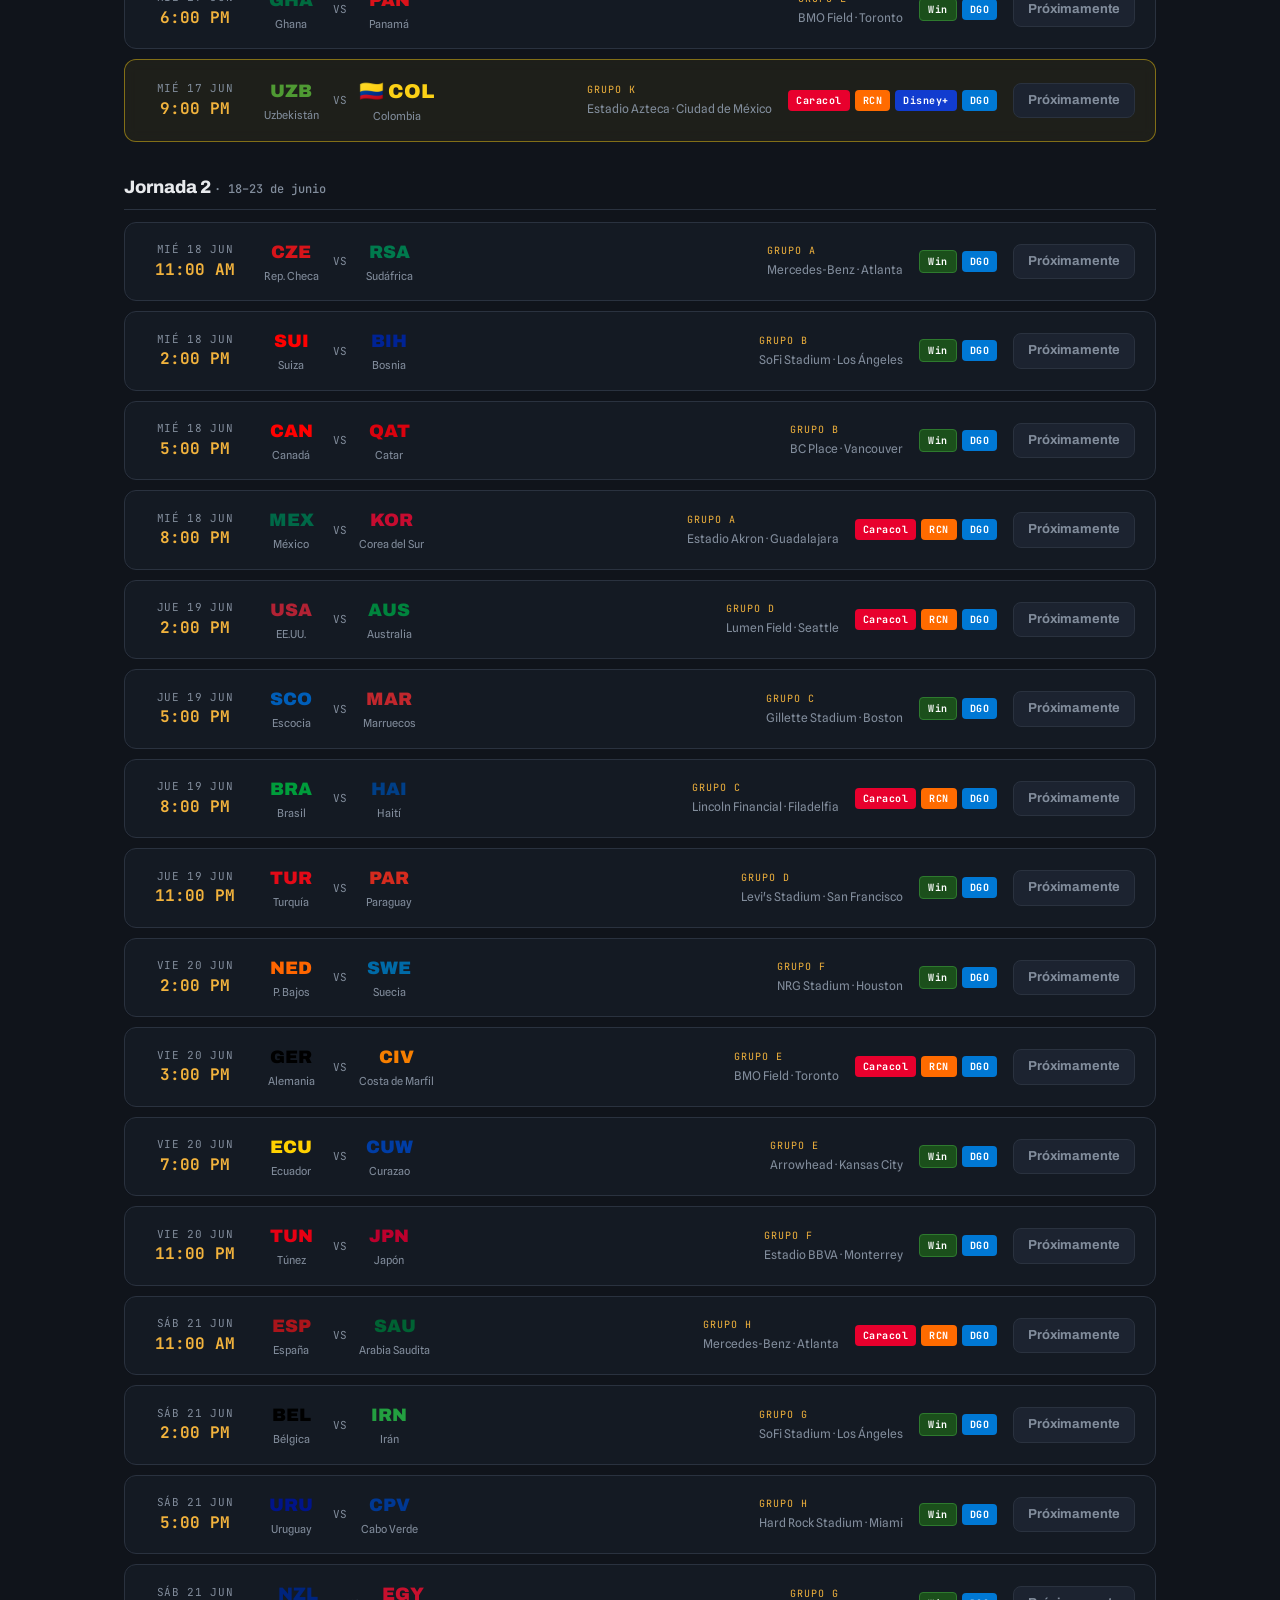
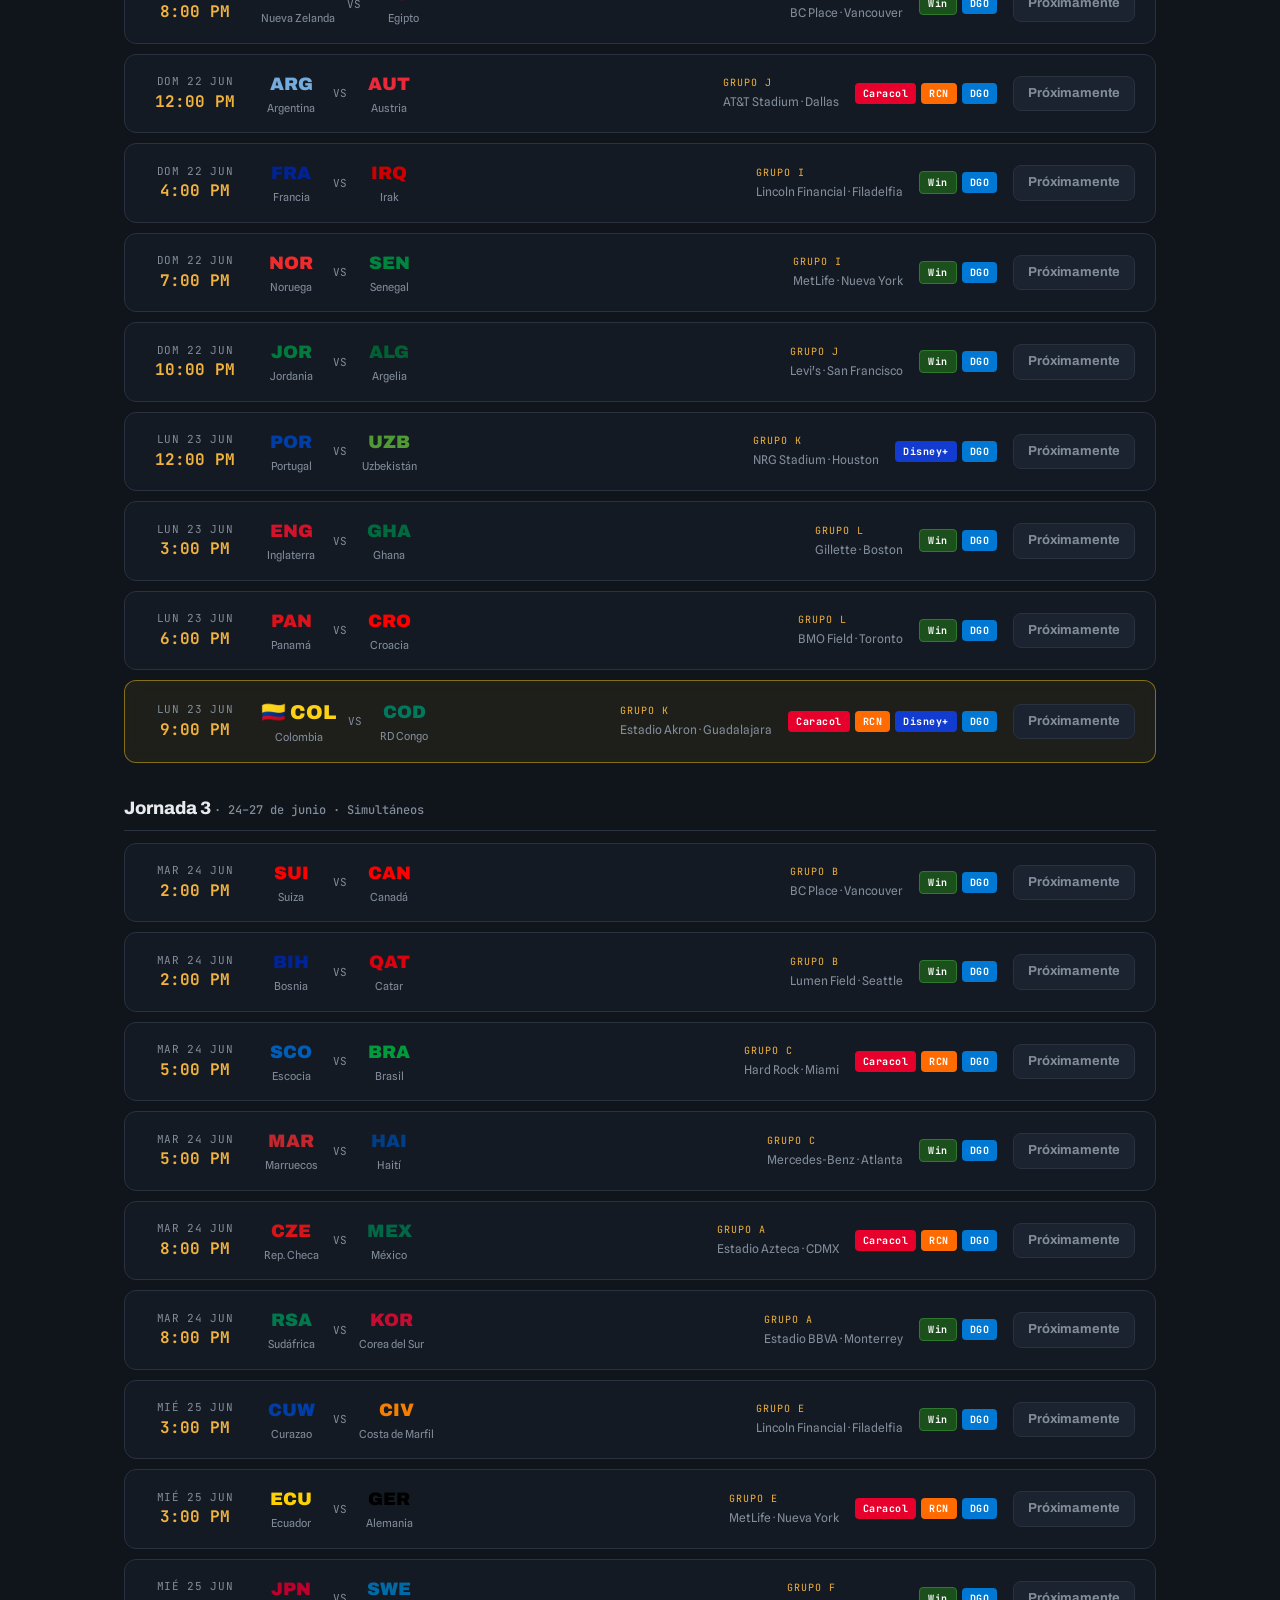
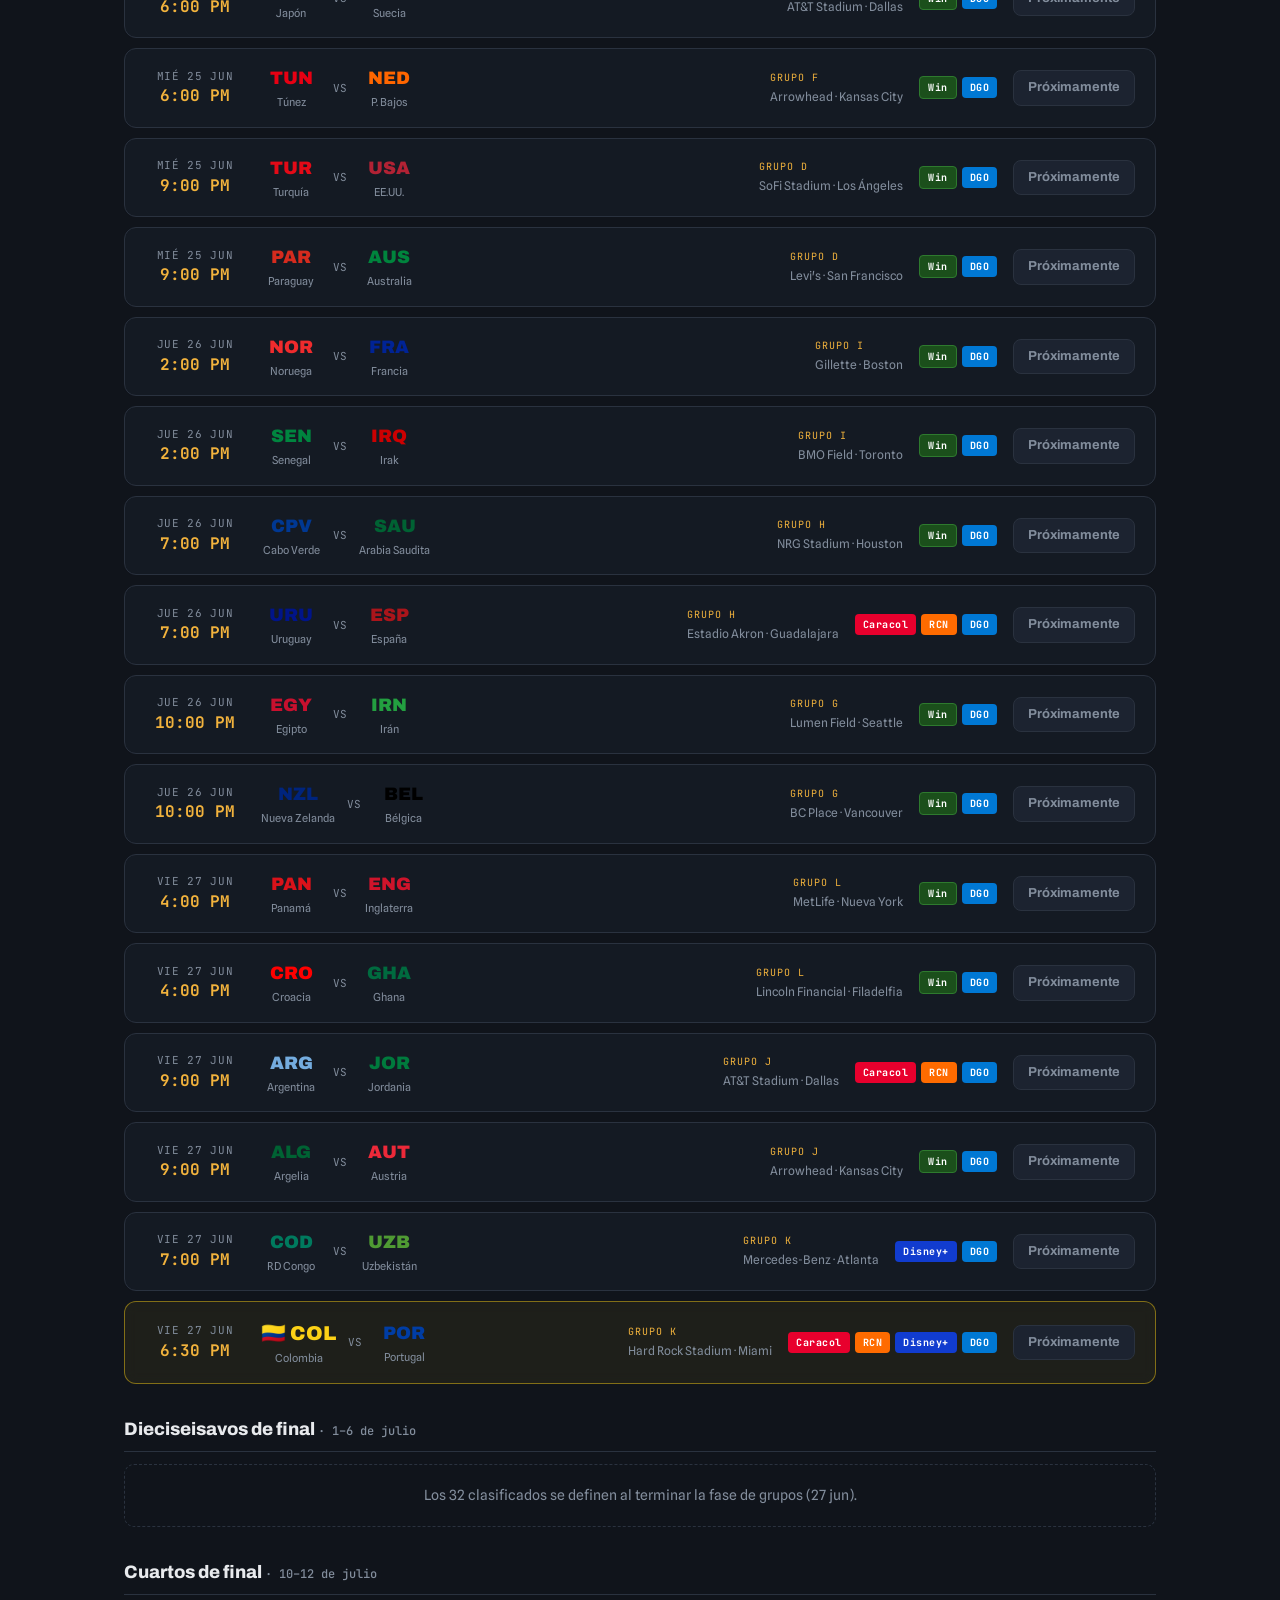
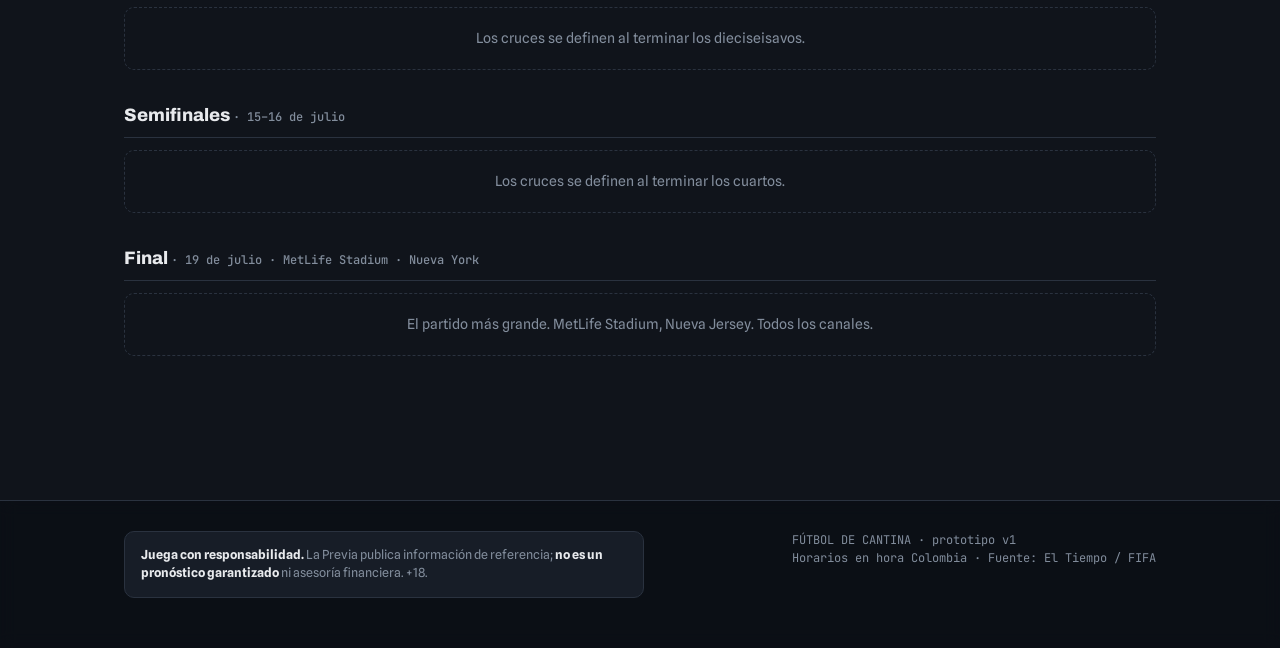
==== commit 2210be04: "Carrusel jugados, grupos, histórico vs vivo, próximo partido, link estadio" ====
--- a/partidos.html
+++ b/partidos.html
@@ -97,6 +97,21 @@
     </div>
 
     <!-- ══════════════════════════════
+         CARRUSEL PARTIDOS JUGADOS
+    ══════════════════════════════ -->
+    <section id="jugados-sec" hidden style="padding:0 0 32px">
+      <div class="eyebrow" style="margin-bottom:8px">Ya se jugaron</div>
+      <div class="carrusel-wrap">
+        <button class="car-flecha" id="jugados-prev" aria-label="Anterior">&#8249;</button>
+        <div class="carrusel-viewport">
+          <div class="carrusel-track" id="jugados-track"></div>
+        </div>
+        <button class="car-flecha" id="jugados-next" aria-label="Siguiente">&#8250;</button>
+      </div>
+      <div class="car-dots" id="jugados-dots"></div>
+    </section>
+
+    <!-- ══════════════════════════════
          JORNADA 1 · 11–17 JUN
     ══════════════════════════════ -->
     <div class="fase-titulo">Jornada 1 <span class="fase-fecha">· 11–17 de junio</span></div>
@@ -558,86 +573,10 @@
   <a href="index.html#lista" class="bnav-item"><span class="bnav-icon">🔔</span><span class="bnav-label">Síguenos</span></a>
 </nav>
 
+<script src="datos.js"></script>
 <script src="main.js"></script>
 <script>
-/* ══════════════════════════════════════════════════════════════
-   TABLA DE POSICIONES — actualiza manualmente después de c/partido
-   Orden automático: pts → dif. goles → goles a favor
-══════════════════════════════════════════════════════════════ */
-var CLASIFICACION = {
-  A: [
-    { sig:'MEX', nom:'México',        pj:1, pg:1, pe:0, pp:0, gf:2, gc:0, pts:3 },
-    { sig:'RSA', nom:'Sudáfrica',     pj:1, pg:0, pe:0, pp:1, gf:0, gc:2, pts:0 },
-    { sig:'KOR', nom:'Corea del Sur', pj:0, pg:0, pe:0, pp:0, gf:0, gc:0, pts:0 },
-    { sig:'CZE', nom:'Rep. Checa',    pj:0, pg:0, pe:0, pp:0, gf:0, gc:0, pts:0 }
-  ],
-  B: [
-    { sig:'CAN', nom:'Canadá',  pj:0, pg:0, pe:0, pp:0, gf:0, gc:0, pts:0 },
-    { sig:'BIH', nom:'Bosnia',  pj:0, pg:0, pe:0, pp:0, gf:0, gc:0, pts:0 },
-    { sig:'QAT', nom:'Catar',   pj:0, pg:0, pe:0, pp:0, gf:0, gc:0, pts:0 },
-    { sig:'SUI', nom:'Suiza',   pj:0, pg:0, pe:0, pp:0, gf:0, gc:0, pts:0 }
-  ],
-  C: [
-    { sig:'BRA', nom:'Brasil',    pj:0, pg:0, pe:0, pp:0, gf:0, gc:0, pts:0 },
-    { sig:'MAR', nom:'Marruecos', pj:0, pg:0, pe:0, pp:0, gf:0, gc:0, pts:0 },
-    { sig:'SCO', nom:'Escocia',   pj:0, pg:0, pe:0, pp:0, gf:0, gc:0, pts:0 },
-    { sig:'HAI', nom:'Haití',     pj:0, pg:0, pe:0, pp:0, gf:0, gc:0, pts:0 }
-  ],
-  D: [
-    { sig:'USA', nom:'Estados Unidos', pj:0, pg:0, pe:0, pp:0, gf:0, gc:0, pts:0 },
-    { sig:'PAR', nom:'Paraguay',       pj:0, pg:0, pe:0, pp:0, gf:0, gc:0, pts:0 },
-    { sig:'AUS', nom:'Australia',      pj:0, pg:0, pe:0, pp:0, gf:0, gc:0, pts:0 },
-    { sig:'TUR', nom:'Turquía',        pj:0, pg:0, pe:0, pp:0, gf:0, gc:0, pts:0 }
-  ],
-  E: [
-    { sig:'GER', nom:'Alemania',       pj:0, pg:0, pe:0, pp:0, gf:0, gc:0, pts:0 },
-    { sig:'CIV', nom:'Costa de Marfil',pj:0, pg:0, pe:0, pp:0, gf:0, gc:0, pts:0 },
-    { sig:'CUW', nom:'Curazao',        pj:0, pg:0, pe:0, pp:0, gf:0, gc:0, pts:0 },
-    { sig:'ECU', nom:'Ecuador',        pj:0, pg:0, pe:0, pp:0, gf:0, gc:0, pts:0 }
-  ],
-  F: [
-    { sig:'NED', nom:'Países Bajos', pj:0, pg:0, pe:0, pp:0, gf:0, gc:0, pts:0 },
-    { sig:'JPN', nom:'Japón',        pj:0, pg:0, pe:0, pp:0, gf:0, gc:0, pts:0 },
-    { sig:'SWE', nom:'Suecia',       pj:0, pg:0, pe:0, pp:0, gf:0, gc:0, pts:0 },
-    { sig:'TUN', nom:'Túnez',        pj:0, pg:0, pe:0, pp:0, gf:0, gc:0, pts:0 }
-  ],
-  G: [
-    { sig:'BEL', nom:'Bélgica',       pj:0, pg:0, pe:0, pp:0, gf:0, gc:0, pts:0 },
-    { sig:'EGY', nom:'Egipto',        pj:0, pg:0, pe:0, pp:0, gf:0, gc:0, pts:0 },
-    { sig:'IRN', nom:'Irán',          pj:0, pg:0, pe:0, pp:0, gf:0, gc:0, pts:0 },
-    { sig:'NZL', nom:'Nueva Zelanda', pj:0, pg:0, pe:0, pp:0, gf:0, gc:0, pts:0 }
-  ],
-  H: [
-    { sig:'ESP', nom:'España',       pj:0, pg:0, pe:0, pp:0, gf:0, gc:0, pts:0 },
-    { sig:'CPV', nom:'Cabo Verde',   pj:0, pg:0, pe:0, pp:0, gf:0, gc:0, pts:0 },
-    { sig:'SAU', nom:'Arabia Saudita',pj:0,pg:0, pe:0, pp:0, gf:0, gc:0, pts:0 },
-    { sig:'URU', nom:'Uruguay',      pj:0, pg:0, pe:0, pp:0, gf:0, gc:0, pts:0 }
-  ],
-  I: [
-    { sig:'FRA', nom:'Francia', pj:0, pg:0, pe:0, pp:0, gf:0, gc:0, pts:0 },
-    { sig:'SEN', nom:'Senegal', pj:0, pg:0, pe:0, pp:0, gf:0, gc:0, pts:0 },
-    { sig:'IRQ', nom:'Irak',    pj:0, pg:0, pe:0, pp:0, gf:0, gc:0, pts:0 },
-    { sig:'NOR', nom:'Noruega', pj:0, pg:0, pe:0, pp:0, gf:0, gc:0, pts:0 }
-  ],
-  J: [
-    { sig:'ARG', nom:'Argentina', pj:0, pg:0, pe:0, pp:0, gf:0, gc:0, pts:0 },
-    { sig:'ALG', nom:'Argelia',   pj:0, pg:0, pe:0, pp:0, gf:0, gc:0, pts:0 },
-    { sig:'AUT', nom:'Austria',   pj:0, pg:0, pe:0, pp:0, gf:0, gc:0, pts:0 },
-    { sig:'JOR', nom:'Jordania',  pj:0, pg:0, pe:0, pp:0, gf:0, gc:0, pts:0 }
-  ],
-  K: [
-    { sig:'POR', nom:'Portugal',  pj:0, pg:0, pe:0, pp:0, gf:0, gc:0, pts:0 },
-    { sig:'COD', nom:'RD Congo',  pj:0, pg:0, pe:0, pp:0, gf:0, gc:0, pts:0 },
-    { sig:'UZB', nom:'Uzbekistán',pj:0, pg:0, pe:0, pp:0, gf:0, gc:0, pts:0 },
-    { sig:'COL', nom:'Colombia 🇨🇴',pj:0,pg:0,pe:0, pp:0, gf:0, gc:0, pts:0 }
-  ],
-  L: [
-    { sig:'ENG', nom:'Inglaterra', pj:0, pg:0, pe:0, pp:0, gf:0, gc:0, pts:0 },
-    { sig:'CRO', nom:'Croacia',    pj:0, pg:0, pe:0, pp:0, gf:0, gc:0, pts:0 },
-    { sig:'GHA', nom:'Ghana',      pj:0, pg:0, pe:0, pp:0, gf:0, gc:0, pts:0 },
-    { sig:'PAN', nom:'Panamá',     pj:0, pg:0, pe:0, pp:0, gf:0, gc:0, pts:0 }
-  ]
-};
+/* CLASIFICACION, HORARIO y RESULTADOS_PARTIDOS vienen de datos.js */
 
 function ordenarGrupo(arr) {
   return arr.slice().sort(function(a, b) {
@@ -648,12 +587,13 @@
   });
 }
 
-function renderGrupos() {
+function renderGrupos(clasi) {
+  var src = clasi || CLASIFICACION;
   var grid = document.getElementById('grupos-grid');
   if (!grid) return;
   grid.innerHTML = '';
-  Object.keys(CLASIFICACION).forEach(function(letra) {
-    var equipos = ordenarGrupo(CLASIFICACION[letra]);
+  Object.keys(src).forEach(function(letra) {
+    var equipos = ordenarGrupo(src[letra]);
     var div = document.createElement('div');
     div.className = 'grupo-tabla';
     var html = '<div class="grupo-titulo">GRUPO ' + letra + '</div>'
@@ -679,31 +619,90 @@
   });
 }
 
-/* Mostrar resultados en las tarjetas de partidos */
-var RESULTADOS = {
-  'MEX-RSA': { local: 2, visitante: 0, jugado: true }
-};
-
+/* Resultados en tarjetas — usa RESULTADOS_PARTIDOS de datos.js */
 function mostrarResultadosEnCards() {
   document.querySelectorAll('.partido-card').forEach(function(card) {
     var siglas = card.querySelectorAll('.p-sigla');
     if (siglas.length < 2) return;
     var sigL = siglas[0].textContent.replace(/[^A-Z]/g,'').trim();
     var sigR = siglas[1].textContent.replace(/[^A-Z]/g,'').trim();
-    var key  = sigL + '-' + sigR;
-    var res  = RESULTADOS[key];
-    if (!res) return;
+    var res  = RESULTADOS_PARTIDOS[sigL + '-' + sigR];
+    if (!res || !res.jugado) return;
     var vsEl = card.querySelector('.p-vs');
-    if (vsEl) {
-      vsEl.innerHTML = '<span class="p-score">' + res.local + ' — ' + res.visitante + '</span>';
+    if (vsEl && !vsEl.querySelector('.p-score')) {
+      vsEl.innerHTML = '<span class="p-score">' + res.golesLocal + ' — ' + res.golesVisitante + '</span>';
       vsEl.classList.add('tiene-resultado');
+      card.classList.add('jugado');
     }
-    card.classList.add('jugado');
   });
 }
 
-renderGrupos();
-mostrarResultadosEnCards();
+/* Cargar standings desde resultados.json (override datos.js si existen) */
+fetch('resultados.json?v=' + Date.now())
+  .then(function(r) { return r.json(); })
+  .then(function(d) {
+    if (d.standings) renderGrupos(d.standings);
+    if (d.partidos) {
+      /* Enriquecer RESULTADOS_PARTIDOS con datos del json */
+      (d.partidos || []).forEach(function(p) {
+        if (p.jugado) RESULTADOS_PARTIDOS[p.id] = p;
+      });
+      mostrarResultadosEnCards();
+      construirCarruselJugados();
+    }
+  })
+  .catch(function() {
+    /* Fallback: usar datos.js estáticos */
+    renderGrupos();
+    mostrarResultadosEnCards();
+    construirCarruselJugados();
+  });
+
+/* Carrusel de partidos jugados */
+function construirCarruselJugados() {
+  var jugados = Array.from(document.querySelectorAll('.partido-card.jugado'));
+  if (!jugados.length) return;
+
+  var sec   = document.getElementById('jugados-sec');
+  var track = document.getElementById('jugados-track');
+  var dots  = document.getElementById('jugados-dots');
+  sec.hidden = false;
+
+  jugados.forEach(function(card, i) {
+    /* Clonar tarjeta y meterla en el carrusel */
+    var clone = card.cloneNode(true);
+    clone.style.minWidth = '100%';
+    clone.style.boxSizing = 'border-box';
+    track.appendChild(clone);
+
+    /* Ocultar original de la lista */
+    card.style.display = 'none';
+
+    /* Dot */
+    var dot = document.createElement('button');
+    dot.className = 'car-dot' + (i === 0 ? ' active' : '');
+    dot.setAttribute('aria-label', 'Partido ' + (i + 1));
+    dots.appendChild(dot);
+  });
+
+  var idx = 0;
+  function irA(n) {
+    idx = (n + jugados.length) % jugados.length;
+    track.style.transform = 'translateX(-' + (idx * 100) + '%)';
+    dots.querySelectorAll('.car-dot').forEach(function(d, i) {
+      d.classList.toggle('active', i === idx);
+    });
+  }
+
+  document.getElementById('jugados-prev').addEventListener('click', function() { irA(idx - 1); });
+  document.getElementById('jugados-next').addEventListener('click', function() { irA(idx + 1); });
+  dots.querySelectorAll('.car-dot').forEach(function(d, i) {
+    d.addEventListener('click', function() { irA(i); });
+  });
+
+  /* Auto-avance cada 5 s */
+  setInterval(function() { irA(idx + 1); }, 5000);
+}
 
 /* Toggle grupos / partidos */
 document.querySelectorAll('.filtro').forEach(function(btn) {
@@ -720,6 +719,10 @@
       document.querySelectorAll('.fase-titulo, .fase-placeholder, .partidos-lista').forEach(function(el) {
         el.style.display = '';
       });
+      /* Restaurar solo las cards que no están en el carrusel */
+      document.querySelectorAll('.partido-card:not(.jugado)').forEach(function(el) {
+        el.style.display = '';
+      });
     }
   });
 });
--- a/style.css
+++ b/style.css
@@ -178,6 +178,16 @@
   color: var(--muted);
   letter-spacing: .04em;
 }
+.proximo-partido-info {
+  margin-top: 6px;
+  padding: 6px 10px;
+  background: rgba(255,255,255,.04);
+  border-left: 2px solid var(--amber);
+  border-radius: 4px;
+  font-size: 11px;
+  color: var(--muted);
+  line-height: 1.5;
+}
 .link-sede {
   color: var(--amber);
   text-decoration: none;
@@ -189,8 +199,9 @@
 /* ── Clima en vivo ── */
 .clima-vivo {
   display: flex;
-  align-items: center;
-  gap: 4px 16px;
+  flex-wrap: wrap;
+  align-items: center;
+  gap: 8px 20px;
   flex-wrap: wrap;
   padding: 10px 22px;
   border-bottom: 1px solid var(--line);
@@ -198,7 +209,7 @@
 }
 .clima-item { display: flex; align-items: center; gap: 5px; }
 .cv-icon { font-size: 14px; }
-.cv-val  { font-family: "JetBrains Mono", monospace; font-size: 13px; font-weight: 700; color: var(--ink); }
+.cv-val  { font-family: "JetBrains Mono", monospace; font-size: 13px; font-weight: 700; color: var(--text); }
 .cv-lbl  { font-size: 10px; color: var(--muted); text-transform: uppercase; letter-spacing: .05em; }
 .clima-actualizando { margin-left: auto; font-size: 10px; color: var(--muted); font-family: "JetBrains Mono", monospace; }
 
@@ -323,6 +334,43 @@
   .grupos-grid { grid-template-columns: 1fr; }
   .comp-row { padding: 8px 14px; }
 }
+
+/* ── Histórico de partidos ── */
+.hist-header {
+  display: flex; align-items: center; justify-content: space-between;
+  padding: 14px 0 8px;
+  border-top: 1px solid var(--line);
+}
+.hist-titulo { font-size: 14px; font-weight: 700; color: var(--muted); letter-spacing: .04em; }
+.hist-toggle {
+  background: var(--panel); border: 1px solid var(--line); color: var(--amber);
+  font-family: "JetBrains Mono", monospace; font-size: 11px;
+  padding: 4px 12px; border-radius: 6px; cursor: pointer;
+}
+.hist-toggle:hover { background: var(--panel-2); }
+.hist-card {
+  background: var(--panel); border: 1px solid var(--line);
+  border-radius: 12px; overflow: hidden; margin-bottom: 12px;
+}
+.hist-card-top {
+  display: flex; align-items: center; gap: 14px; flex-wrap: wrap;
+  padding: 12px 18px; background: var(--panel-2);
+  border-bottom: 1px solid var(--line);
+}
+.hc-fecha   { font-family: "JetBrains Mono", monospace; font-size: 10px; color: var(--muted); letter-spacing: .05em; }
+.hc-score   { font-family: "JetBrains Mono", monospace; font-size: 15px; color: var(--ink); }
+.hc-score b { color: var(--amber); }
+.hc-estadio { font-size: 11px; color: var(--muted); margin-left: auto; }
+.hist-stats { display: grid; grid-template-columns: repeat(auto-fill, minmax(200px,1fr)); gap: 0; }
+.hist-stat  {
+  display: grid; grid-template-columns: 1fr auto 1fr;
+  align-items: center; gap: 6px; padding: 7px 18px;
+  border-bottom: 1px solid rgba(255,255,255,.04); font-size: 12px;
+}
+.hist-stat:last-child { border-bottom: none; }
+.hs-l { font-family: "JetBrains Mono", monospace; font-weight: 700; color: var(--pos); text-align: right; }
+.hs-r { font-family: "JetBrains Mono", monospace; font-weight: 700; color: var(--muted); }
+.hs-k { font-size: 10px; color: var(--muted); text-align: center; white-space: nowrap; }
 .dossier-top .meta {
   font-family: "JetBrains Mono", monospace;
   font-size: 12px;
@@ -1526,3 +1574,150 @@
   .formacion-sec { padding: 40px 0 6px; }
 
 } /* fin @media móvil */
+
+/* ══════════════════════════════════════════════════════════════
+   CARRUSEL DE PARTIDOS ANTERIORES
+══════════════════════════════════════════════════════════════ */
+#carrusel-sec {
+  padding: 0 0 40px;
+}
+.car-titulo-row {
+  display: flex;
+  align-items: baseline;
+  gap: 12px;
+  margin-bottom: 14px;
+}
+.car-titulo {
+  font-family: 'Archivo', sans-serif;
+  font-weight: 800;
+  font-size: 18px;
+  color: var(--text);
+  text-transform: uppercase;
+  letter-spacing: .04em;
+}
+.car-actualizado {
+  font-size: 11px;
+  color: var(--muted);
+}
+.carrusel-wrap {
+  display: flex;
+  align-items: center;
+  gap: 8px;
+}
+.carrusel-viewport {
+  flex: 1;
+  overflow: hidden;
+  border-radius: 10px;
+}
+.carrusel-track {
+  display: flex;
+  transition: transform .4s ease;
+}
+.car-card {
+  min-width: 100%;
+  background: var(--panel);
+  border: 1px solid var(--line);
+  border-radius: 10px;
+  padding: 18px 20px;
+  box-sizing: border-box;
+}
+.car-card-top {
+  display: flex;
+  justify-content: space-between;
+  align-items: center;
+  flex-wrap: wrap;
+  gap: 8px;
+  margin-bottom: 10px;
+}
+.car-equipos {
+  display: flex;
+  align-items: center;
+  gap: 10px;
+  margin-bottom: 14px;
+}
+.car-eq-nom {
+  font-size: 15px;
+  font-weight: 600;
+  color: var(--text);
+}
+.car-eq-sep {
+  font-size: 12px;
+  color: var(--muted);
+  text-transform: uppercase;
+}
+.car-stats {
+  border-top: 1px solid var(--line);
+  padding-top: 10px;
+}
+.car-flecha {
+  background: var(--panel-2);
+  border: 1px solid var(--line);
+  color: var(--text);
+  font-size: 18px;
+  width: 36px;
+  height: 36px;
+  border-radius: 50%;
+  cursor: pointer;
+  display: flex;
+  align-items: center;
+  justify-content: center;
+  flex-shrink: 0;
+  transition: background .2s;
+}
+.car-flecha:hover { background: var(--line); }
+.car-dots {
+  display: flex;
+  justify-content: center;
+  gap: 6px;
+  margin-top: 12px;
+}
+.car-dot {
+  width: 8px;
+  height: 8px;
+  border-radius: 50%;
+  background: var(--line);
+  cursor: pointer;
+  transition: background .2s;
+}
+.car-dot.active { background: var(--amber); }
+
+/* ── Formación dinámica ── */
+.jug-circle.gk  { background: #F2B33D; color: #000; }
+.jug-circle.def { background: #2563EB; }
+.jug-circle.mid { background: #16A34A; }
+.jug-circle.fwd { background: #DC2626; }
+
+.form-suplentes {
+  border-top: 1px solid var(--line);
+  padding: 10px 0 0;
+  margin-top: 10px;
+  display: flex;
+  flex-wrap: wrap;
+  gap: 6px;
+  align-items: center;
+}
+.form-sup-titulo {
+  font-size: 10px;
+  text-transform: uppercase;
+  letter-spacing: .06em;
+  color: var(--muted);
+  width: 100%;
+}
+.form-sup-item {
+  font-size: 12px;
+  color: var(--muted);
+  background: var(--panel-2);
+  border: 1px solid var(--line);
+  border-radius: 4px;
+  padding: 2px 7px;
+}
+.sup-num {
+  color: var(--amber);
+  font-weight: 700;
+  margin-right: 3px;
+}
+.form-badge.confirmada {
+  background: rgba(70,194,142,.15);
+  color: var(--pos);
+  border: 1px solid rgba(70,194,142,.3);
+}
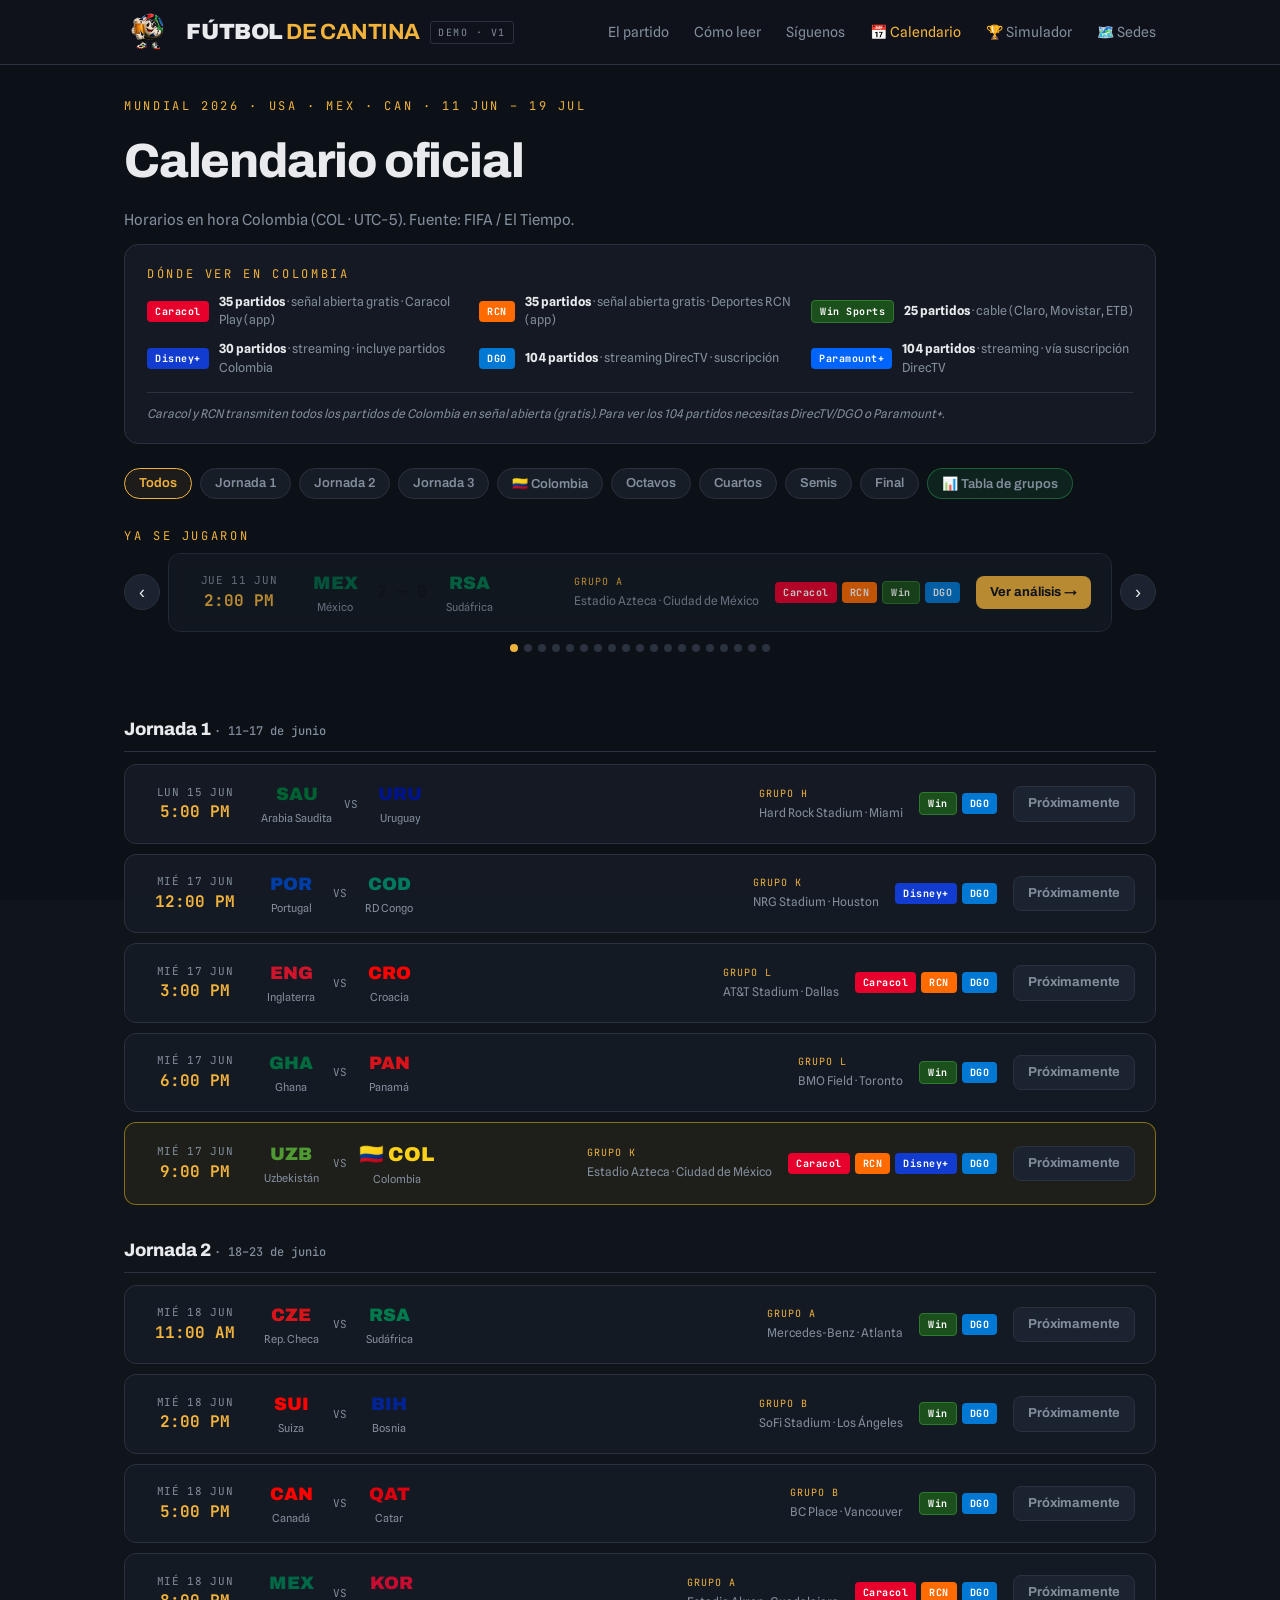
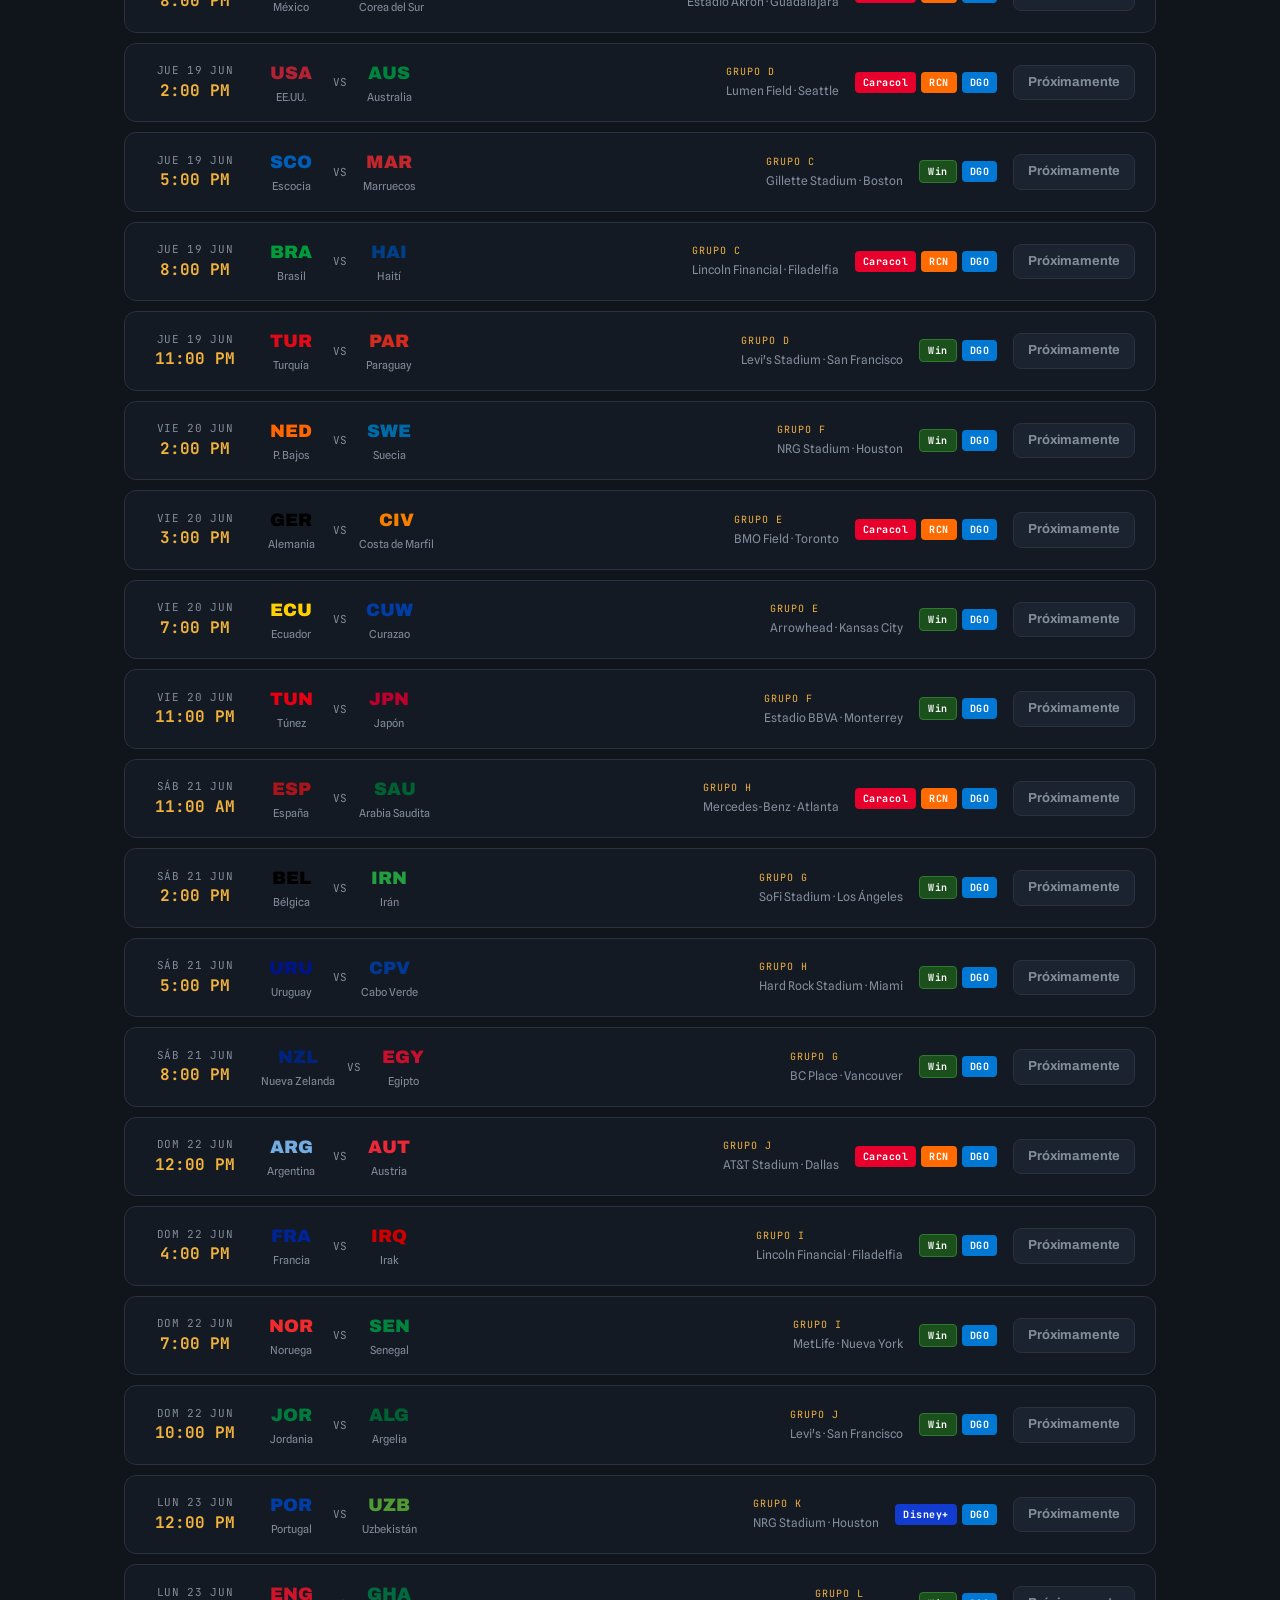
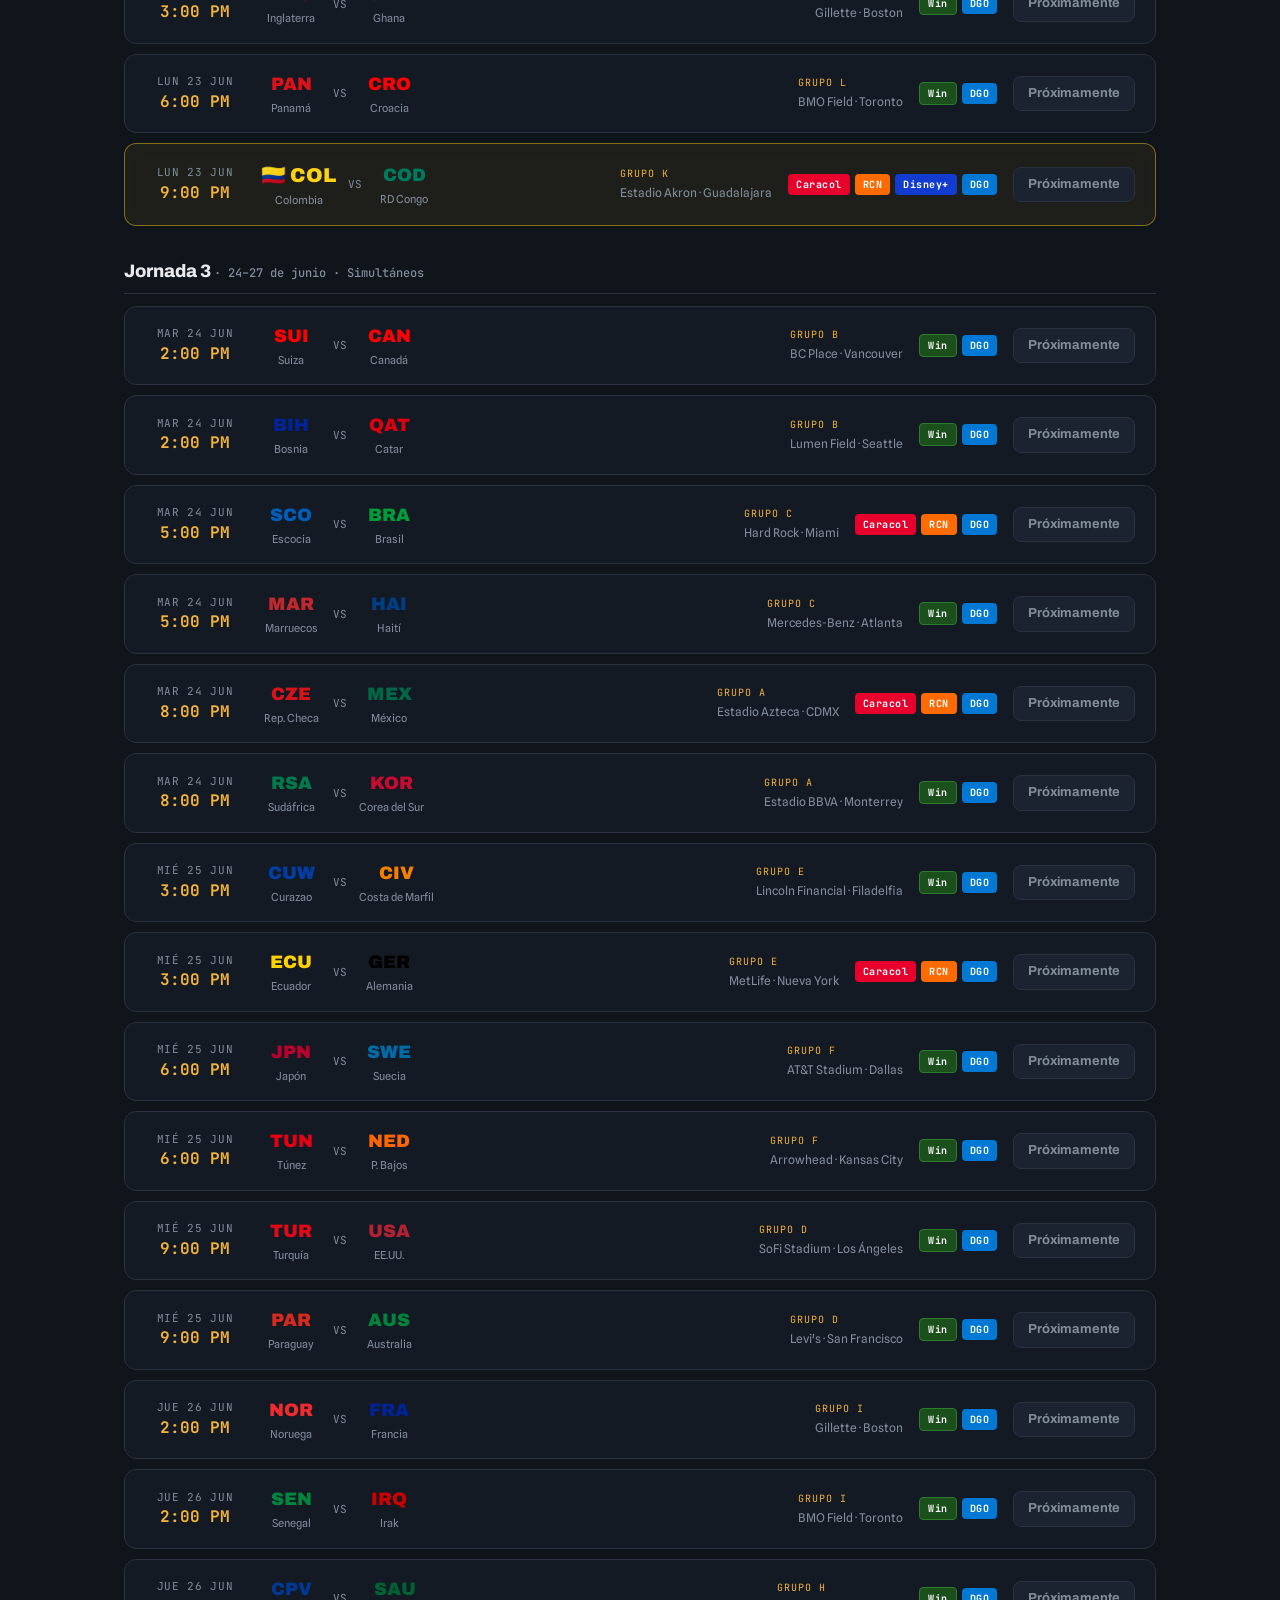
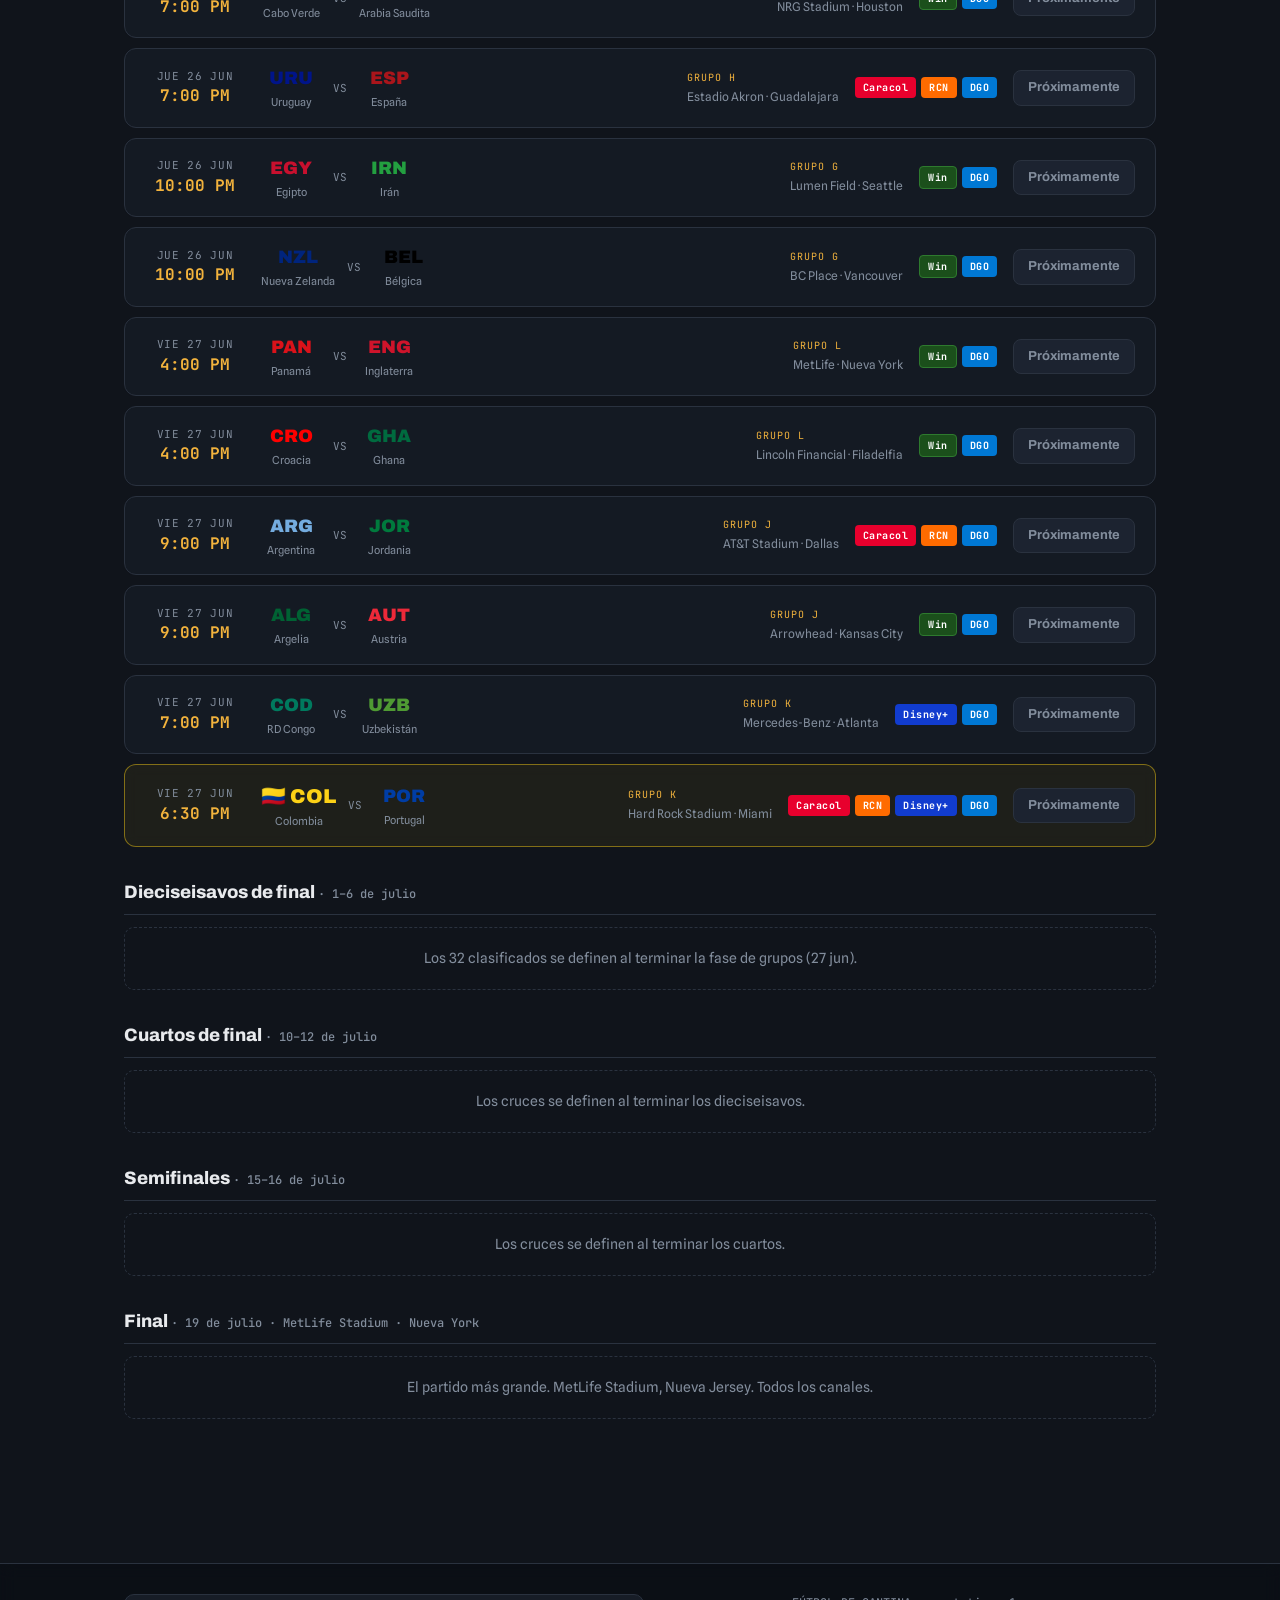
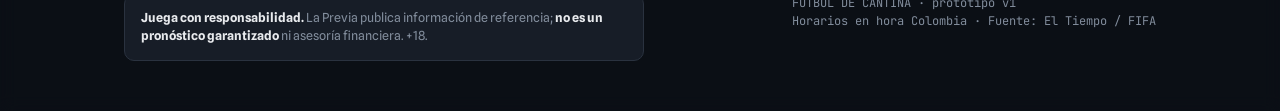
==== commit e1ca247d: "Partidos del dia, simulador de llaves, fix carrusel jugados, dots grupos" ====
--- a/partidos.html
+++ b/partidos.html
@@ -29,6 +29,7 @@
       <a href="index.html#leer">Cómo leer</a>
       <a href="index.html#lista">Síguenos</a>
       <a href="partidos.html" style="color:var(--amber)">📅 Calendario</a>
+      <a href="simulador.html">🏆 Simulador</a>
       <a href="sedes.html">🗺️ Sedes</a>
     </nav>
   </div>
@@ -626,11 +627,19 @@
     if (siglas.length < 2) return;
     var sigL = siglas[0].textContent.replace(/[^A-Z]/g,'').trim();
     var sigR = siglas[1].textContent.replace(/[^A-Z]/g,'').trim();
-    var res  = RESULTADOS_PARTIDOS[sigL + '-' + sigR];
+    /* Buscar en ambos órdenes (ESPN puede guardar como visitante-local) */
+    var res = RESULTADOS_PARTIDOS[sigL + '-' + sigR];
+    var invertido = false;
+    if (!res || !res.jugado) {
+      res = RESULTADOS_PARTIDOS[sigR + '-' + sigL];
+      invertido = true;
+    }
     if (!res || !res.jugado) return;
+    var golesL = invertido ? res.golesVisitante : res.golesLocal;
+    var golesR = invertido ? res.golesLocal      : res.golesVisitante;
     var vsEl = card.querySelector('.p-vs');
     if (vsEl && !vsEl.querySelector('.p-score')) {
-      vsEl.innerHTML = '<span class="p-score">' + res.golesLocal + ' — ' + res.golesVisitante + '</span>';
+      vsEl.innerHTML = '<span class="p-score">' + golesL + ' — ' + golesR + '</span>';
       vsEl.classList.add('tiene-resultado');
       card.classList.add('jugado');
     }
--- a/style.css
+++ b/style.css
@@ -1676,10 +1676,32 @@
   height: 8px;
   border-radius: 50%;
   background: var(--line);
+  border: none;
   cursor: pointer;
   transition: background .2s;
+  color: transparent;
+  font-size: 0;
+  padding: 0;
 }
 .car-dot.active { background: var(--amber); }
+/* Dots con letra (carrusel de grupos) */
+.car-dot.car-dot-letra {
+  width: auto;
+  height: auto;
+  min-width: 24px;
+  border-radius: 6px;
+  padding: 3px 7px;
+  font-size: 10px;
+  font-weight: 700;
+  color: var(--muted);
+  background: var(--panel-2);
+  border: 1px solid var(--line);
+}
+.car-dot.car-dot-letra.active {
+  background: var(--amber);
+  color: #000;
+  border-color: var(--amber);
+}
 
 /* ── Formación dinámica ── */
 .jug-circle.gk  { background: #F2B33D; color: #000; }
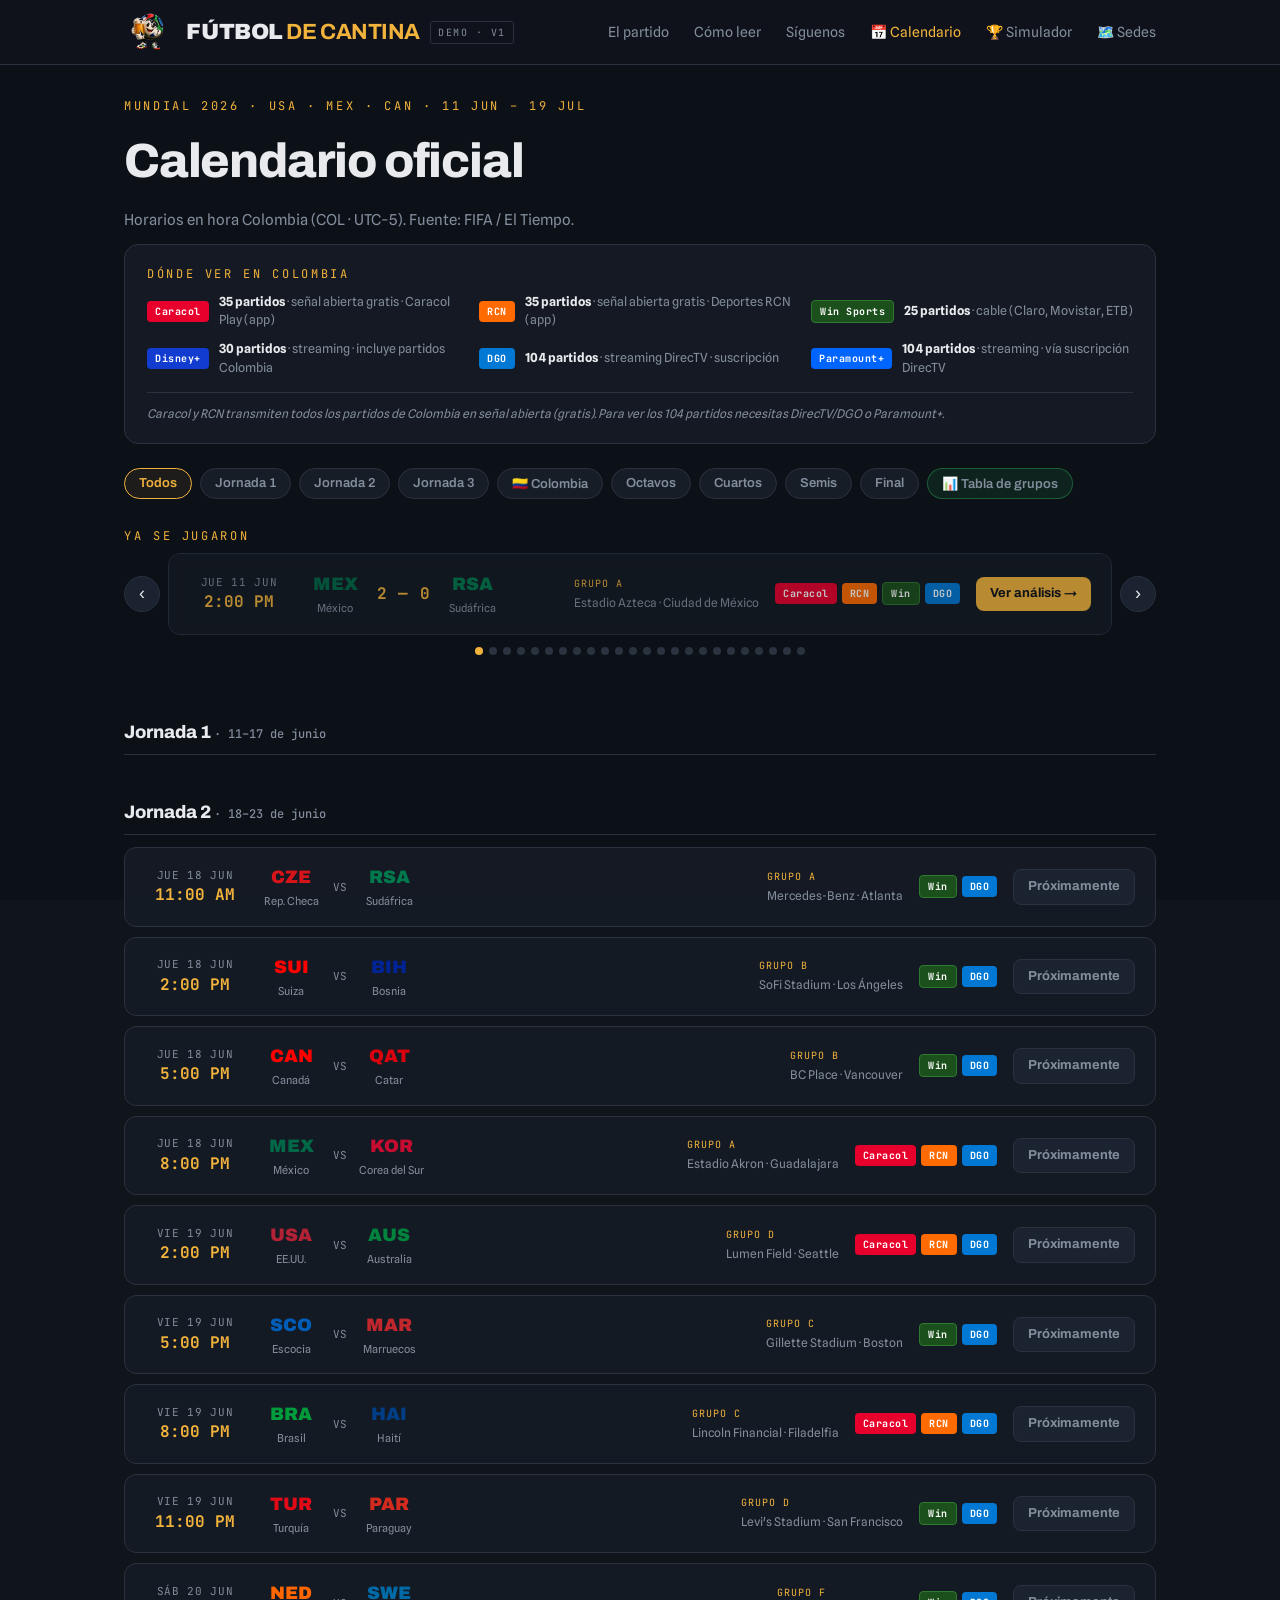
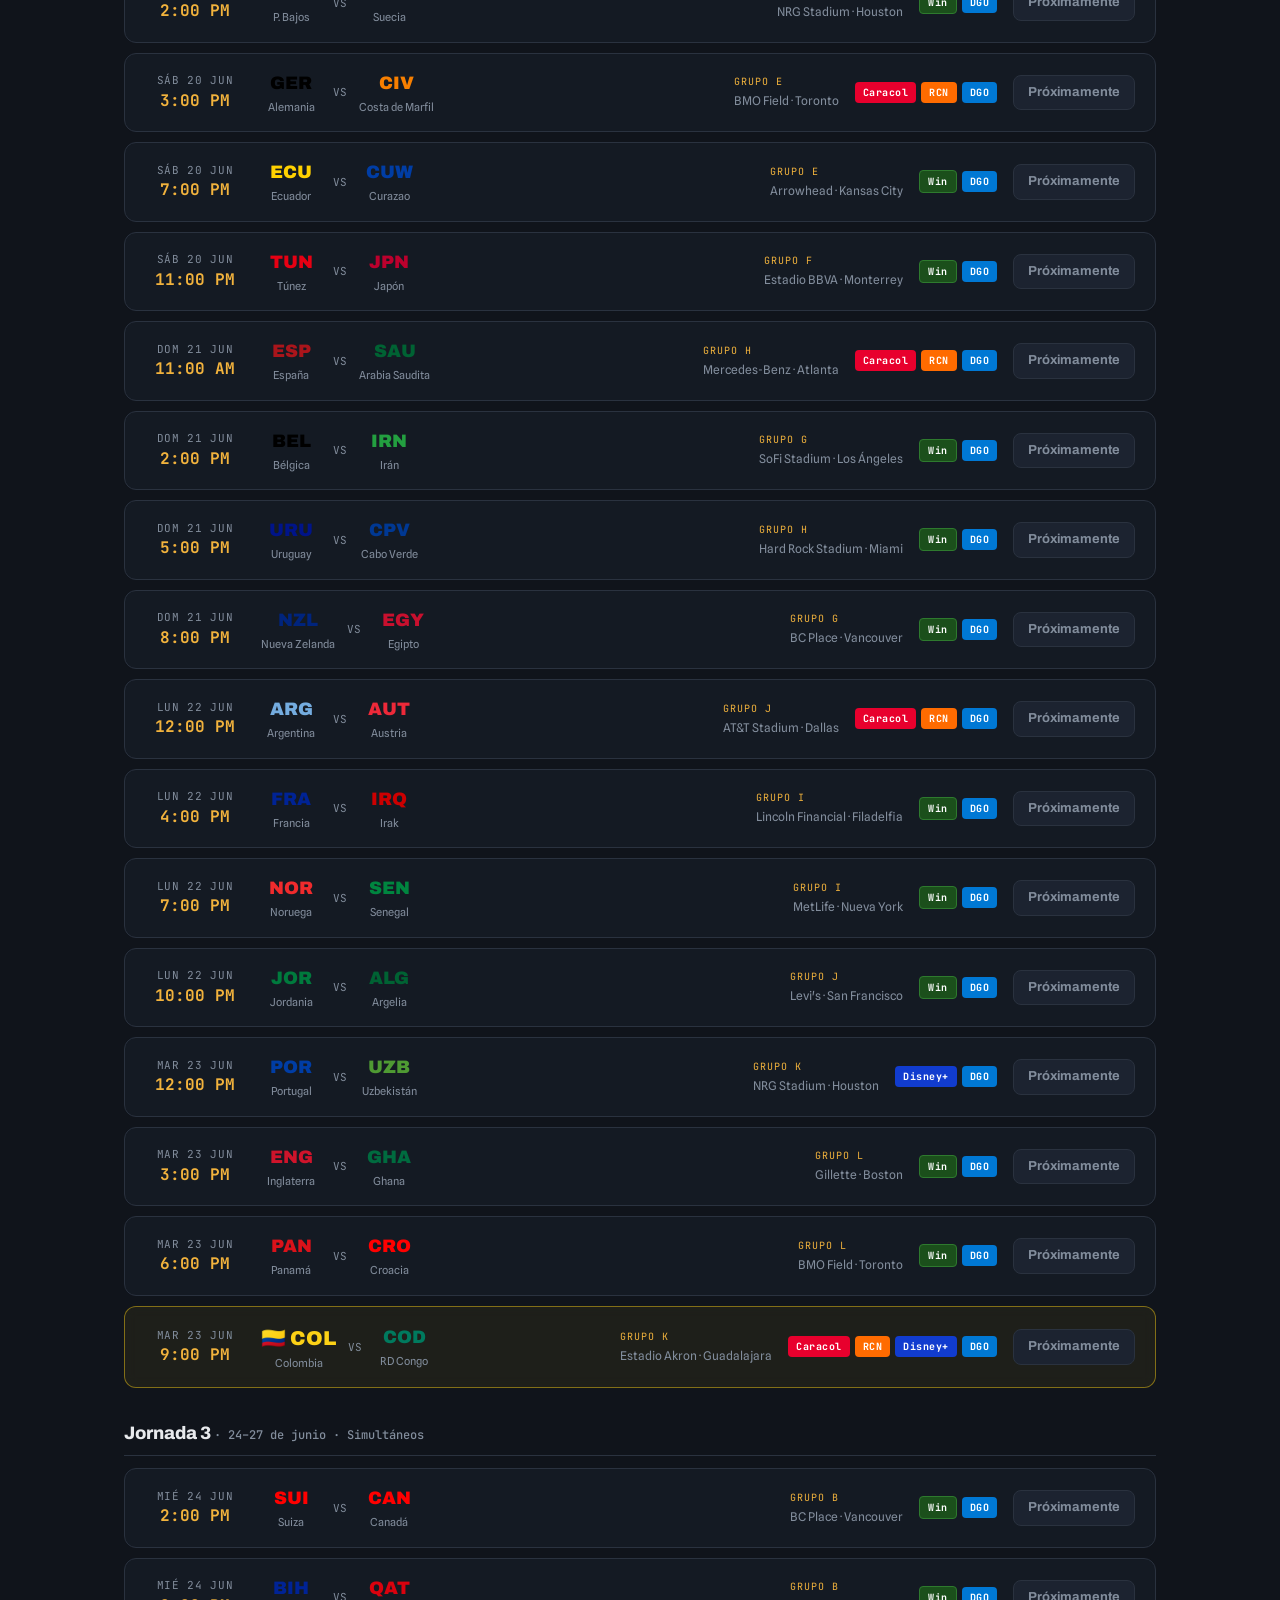
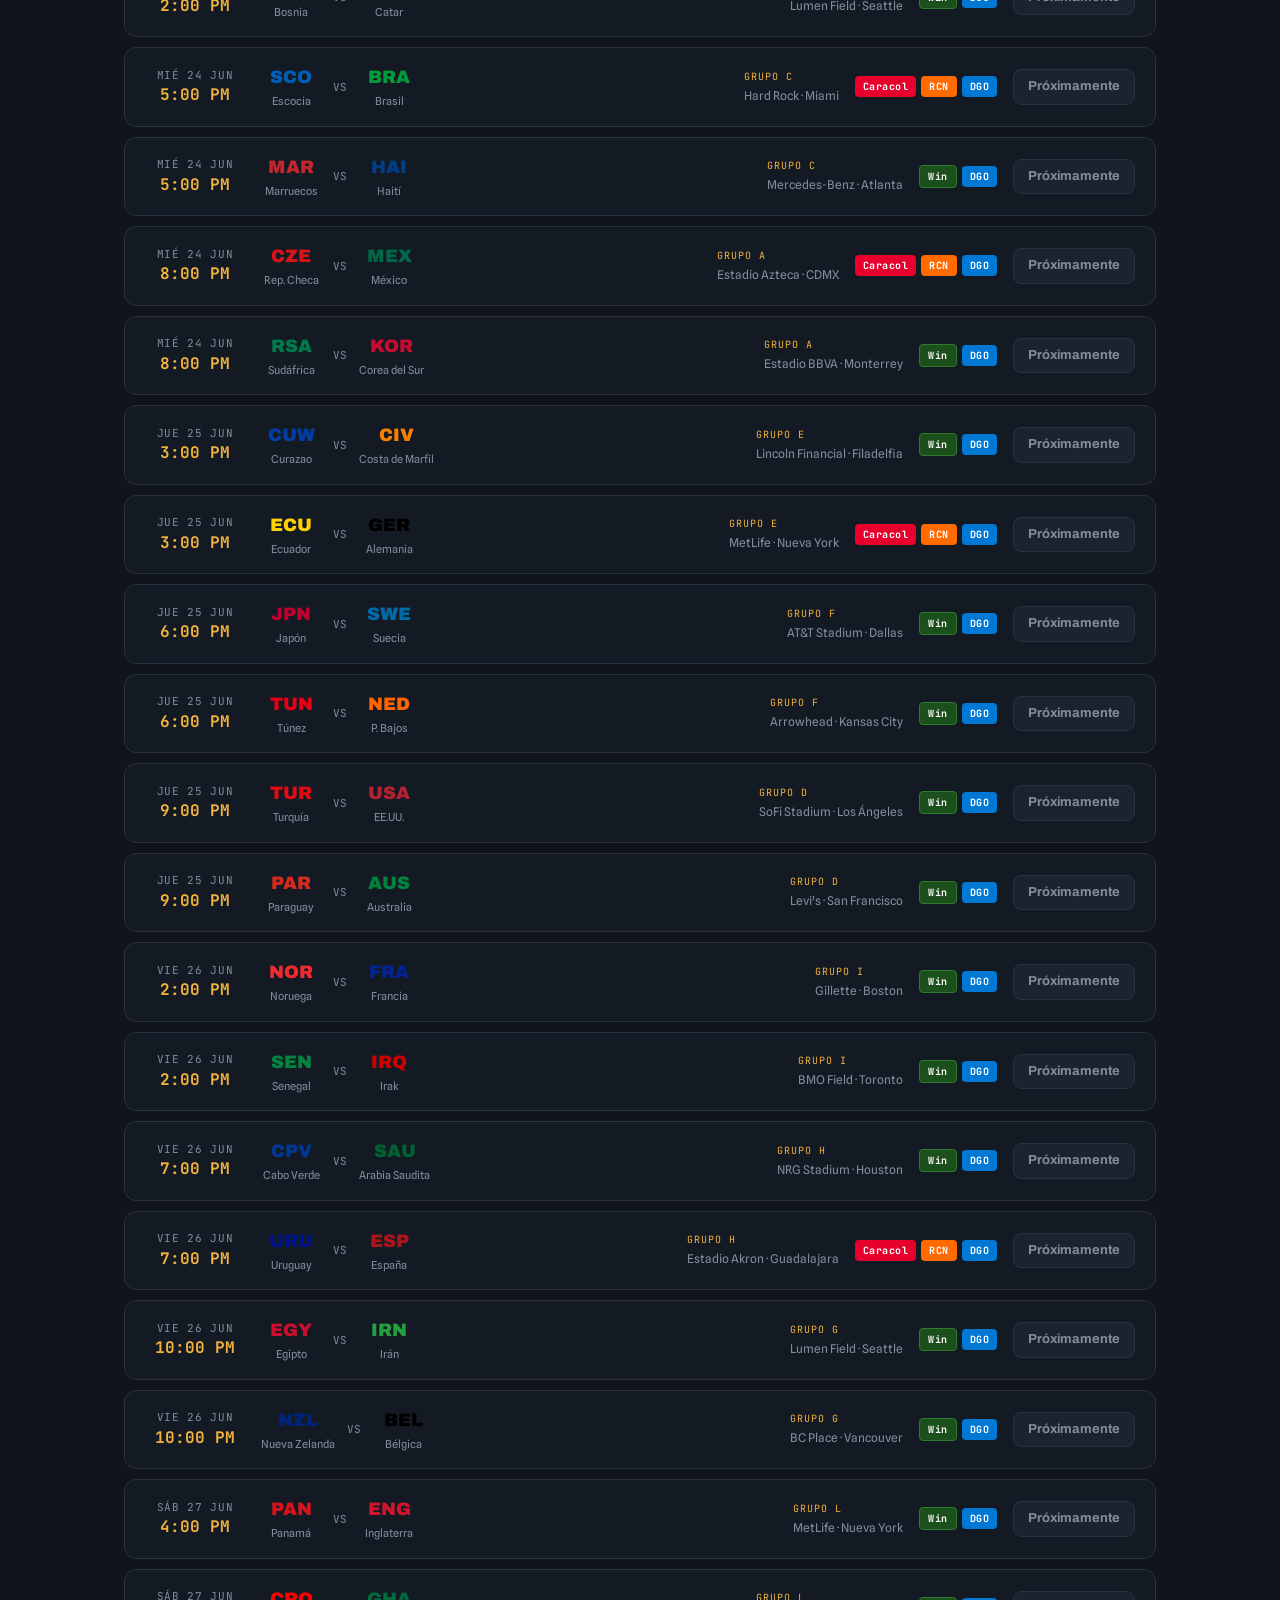
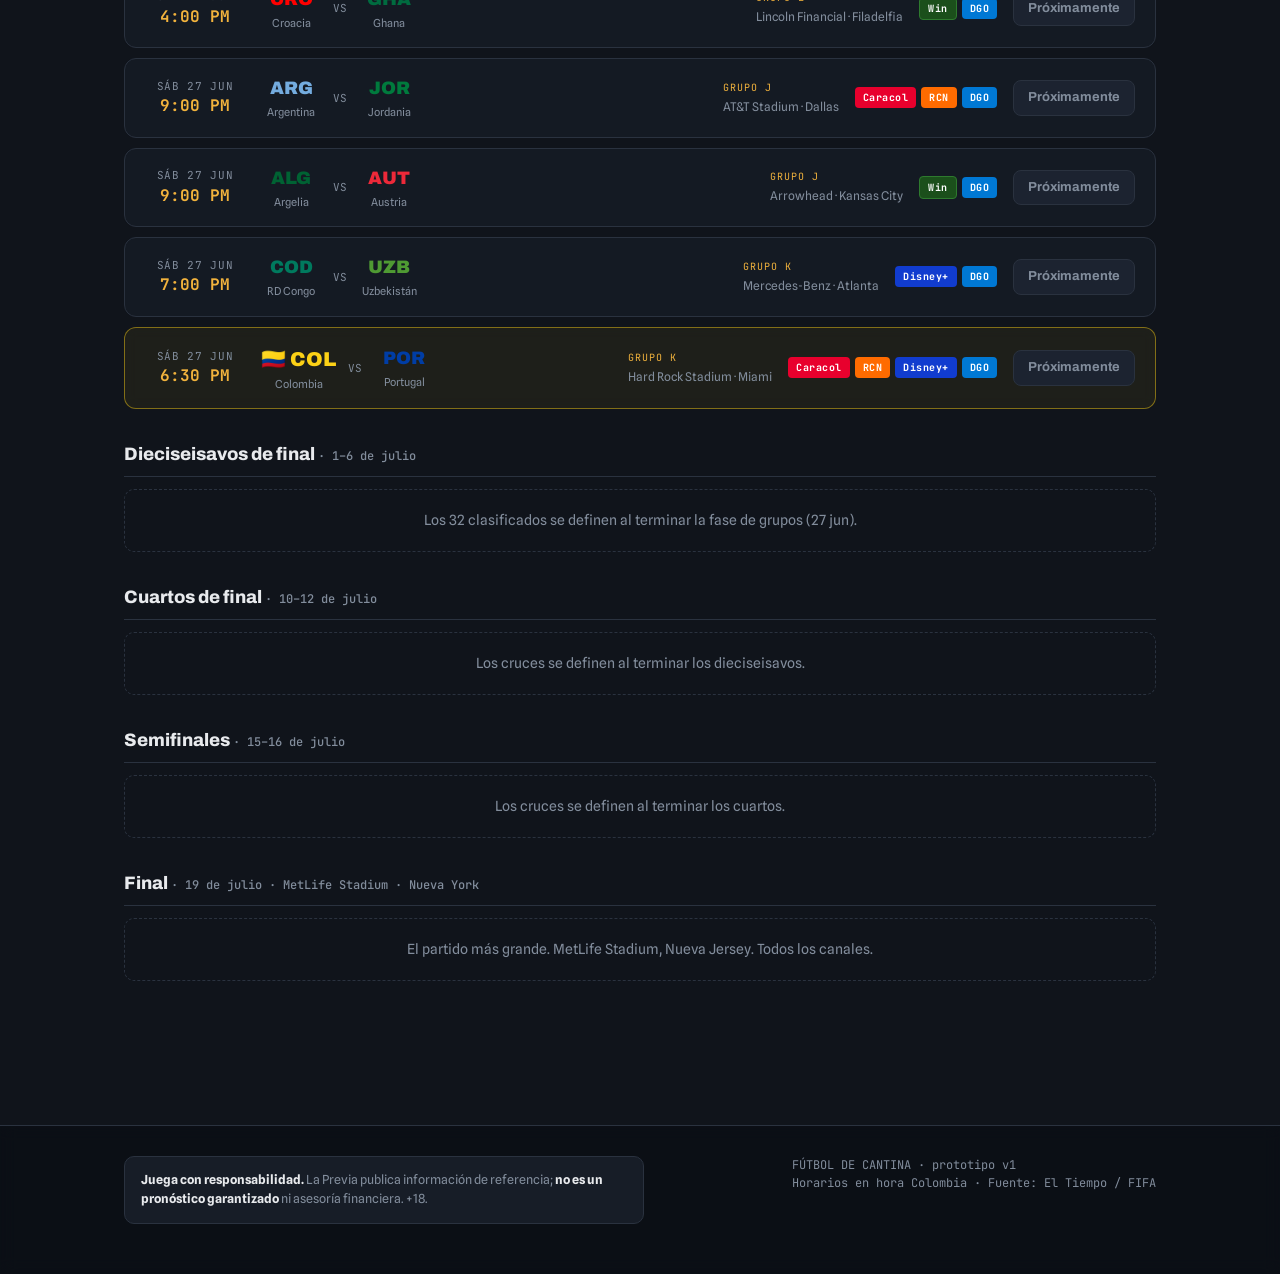
==== commit 9c27d276: "Fix KSA alias, dias semana, simulador dieciseisavos" ====
--- a/partidos.html
+++ b/partidos.html
@@ -620,6 +620,10 @@
   });
 }
 
+/* Mapa de siglas locales → siglas ESPN (cuando difieren) */
+var ESPN_ALIAS = { SAU: 'KSA', KSA: 'SAU' };
+function normalizarSig(sig) { return ESPN_ALIAS[sig] || sig; }
+
 /* Resultados en tarjetas — usa RESULTADOS_PARTIDOS de datos.js */
 function mostrarResultadosEnCards() {
   document.querySelectorAll('.partido-card').forEach(function(card) {
@@ -627,14 +631,24 @@
     if (siglas.length < 2) return;
     var sigL = siglas[0].textContent.replace(/[^A-Z]/g,'').trim();
     var sigR = siglas[1].textContent.replace(/[^A-Z]/g,'').trim();
-    /* Buscar en ambos órdenes (ESPN puede guardar como visitante-local) */
-    var res = RESULTADOS_PARTIDOS[sigL + '-' + sigR];
-    var invertido = false;
-    if (!res || !res.jugado) {
-      res = RESULTADOS_PARTIDOS[sigR + '-' + sigL];
-      invertido = true;
+    /* Probar todas las combinaciones: sigla local y alias ESPN */
+    var combinaciones = [
+      [sigL, sigR], [sigR, sigL],
+      [normalizarSig(sigL), sigR], [sigR, normalizarSig(sigL)],
+      [sigL, normalizarSig(sigR)], [normalizarSig(sigR), sigL],
+      [normalizarSig(sigL), normalizarSig(sigR)], [normalizarSig(sigR), normalizarSig(sigL)]
+    ];
+    var res = null, invertido = false;
+    for (var ci = 0; ci < combinaciones.length; ci++) {
+      var clave = combinaciones[ci][0] + '-' + combinaciones[ci][1];
+      var r = RESULTADOS_PARTIDOS[clave];
+      if (r && r.jugado) {
+        res = r;
+        invertido = (ci % 2 === 1); /* orden inverso al del HTML */
+        break;
+      }
     }
-    if (!res || !res.jugado) return;
+    if (!res) return;
     var golesL = invertido ? res.golesVisitante : res.golesLocal;
     var golesR = invertido ? res.golesLocal      : res.golesVisitante;
     var vsEl = card.querySelector('.p-vs');
@@ -712,6 +726,25 @@
   /* Auto-avance cada 5 s */
   setInterval(function() { irA(idx + 1); }, 5000);
 }
+
+/* Corregir días de la semana mal escritos en el HTML estático */
+(function() {
+  var MESES = { ENE:0,FEB:1,MAR:2,ABR:3,MAY:4,JUN:5,JUL:6,AGO:7,SEP:8,OCT:9,NOV:10,DIC:11 };
+  var DIAS  = ['DOM','LUN','MAR','MIÉ','JUE','VIE','SÁB'];
+  document.querySelectorAll('.p-dia').forEach(function(el) {
+    var txt = el.textContent.trim(); /* ej: "MIÉ 18 JUN" */
+    var parts = txt.split(' ');
+    if (parts.length < 3) return;
+    var dia = parseInt(parts[1]);
+    var mes = MESES[parts[2]];
+    if (isNaN(dia) || mes === undefined) return;
+    var fecha = new Date(2026, mes, dia);
+    var diaCorrecto = DIAS[fecha.getDay()];
+    if (diaCorrecto && parts[0] !== diaCorrecto) {
+      el.textContent = diaCorrecto + ' ' + parts[1] + ' ' + parts[2];
+    }
+  });
+})();
 
 /* Toggle grupos / partidos */
 document.querySelectorAll('.filtro').forEach(function(btn) {
--- a/style.css
+++ b/style.css
@@ -329,7 +329,7 @@
 /* Tarjeta jugada */
 .partido-card.jugado { opacity: 0.75; }
 .p-vs.tiene-resultado { display: flex; flex-direction: column; align-items: center; }
-.p-score { font-family: "JetBrains Mono", monospace; font-size: 16px; font-weight: 700; color: var(--ink); }
+.p-score { font-family: "JetBrains Mono", monospace; font-size: 16px; font-weight: 700; color: var(--amber); letter-spacing: .04em; }
 @media (max-width: 680px) {
   .grupos-grid { grid-template-columns: 1fr; }
   .comp-row { padding: 8px 14px; }
